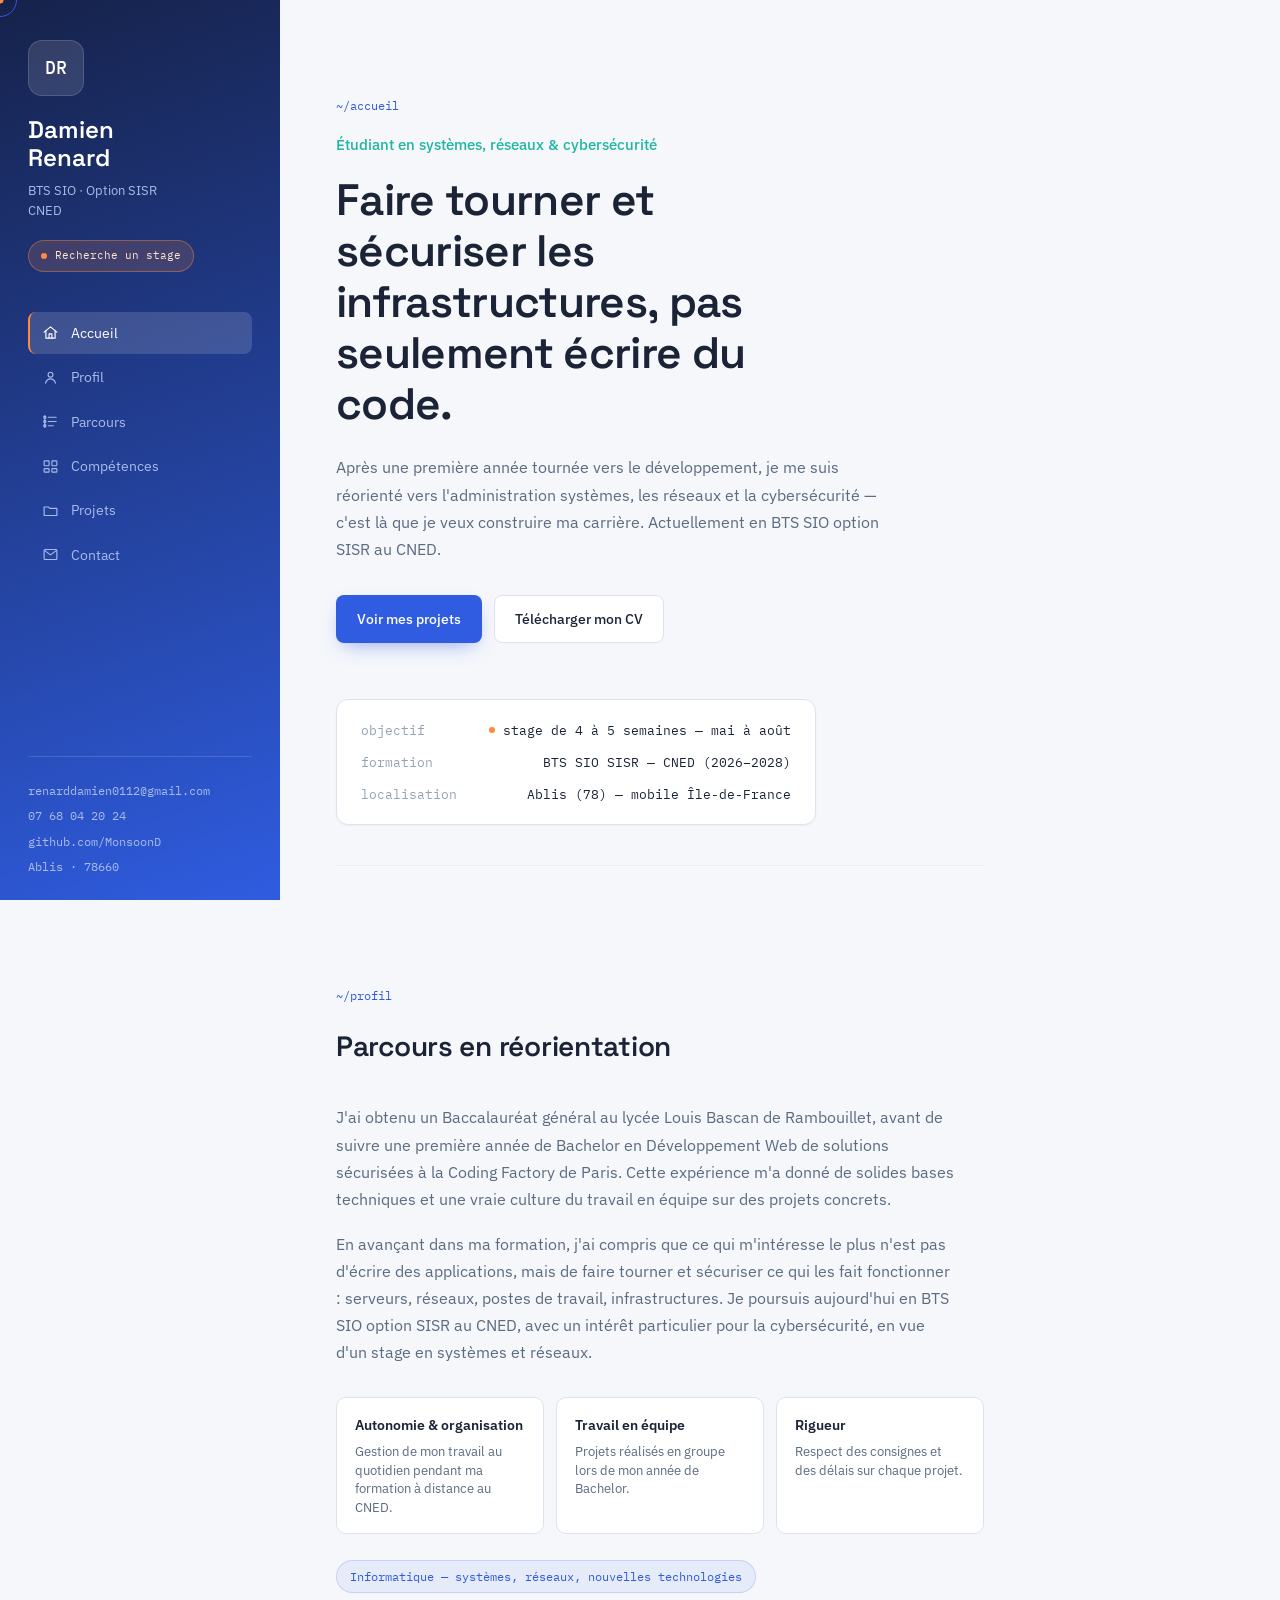
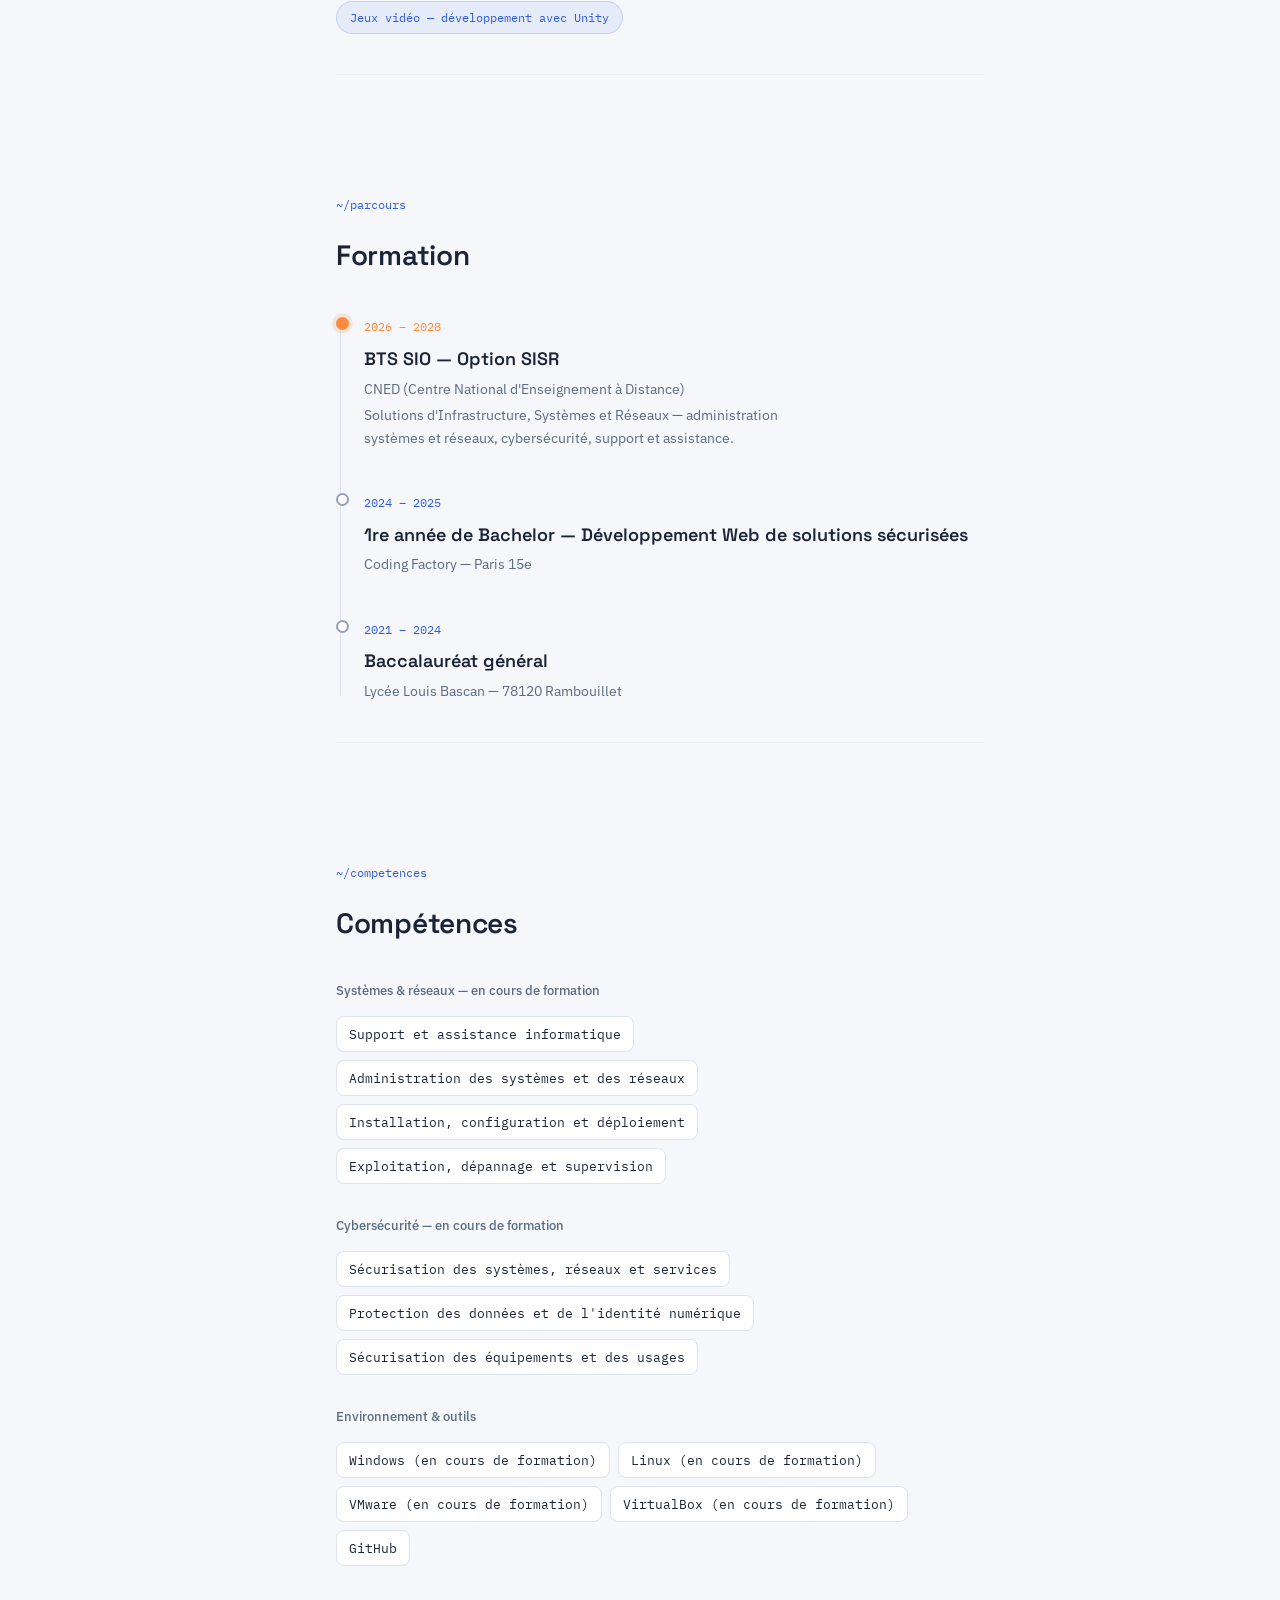
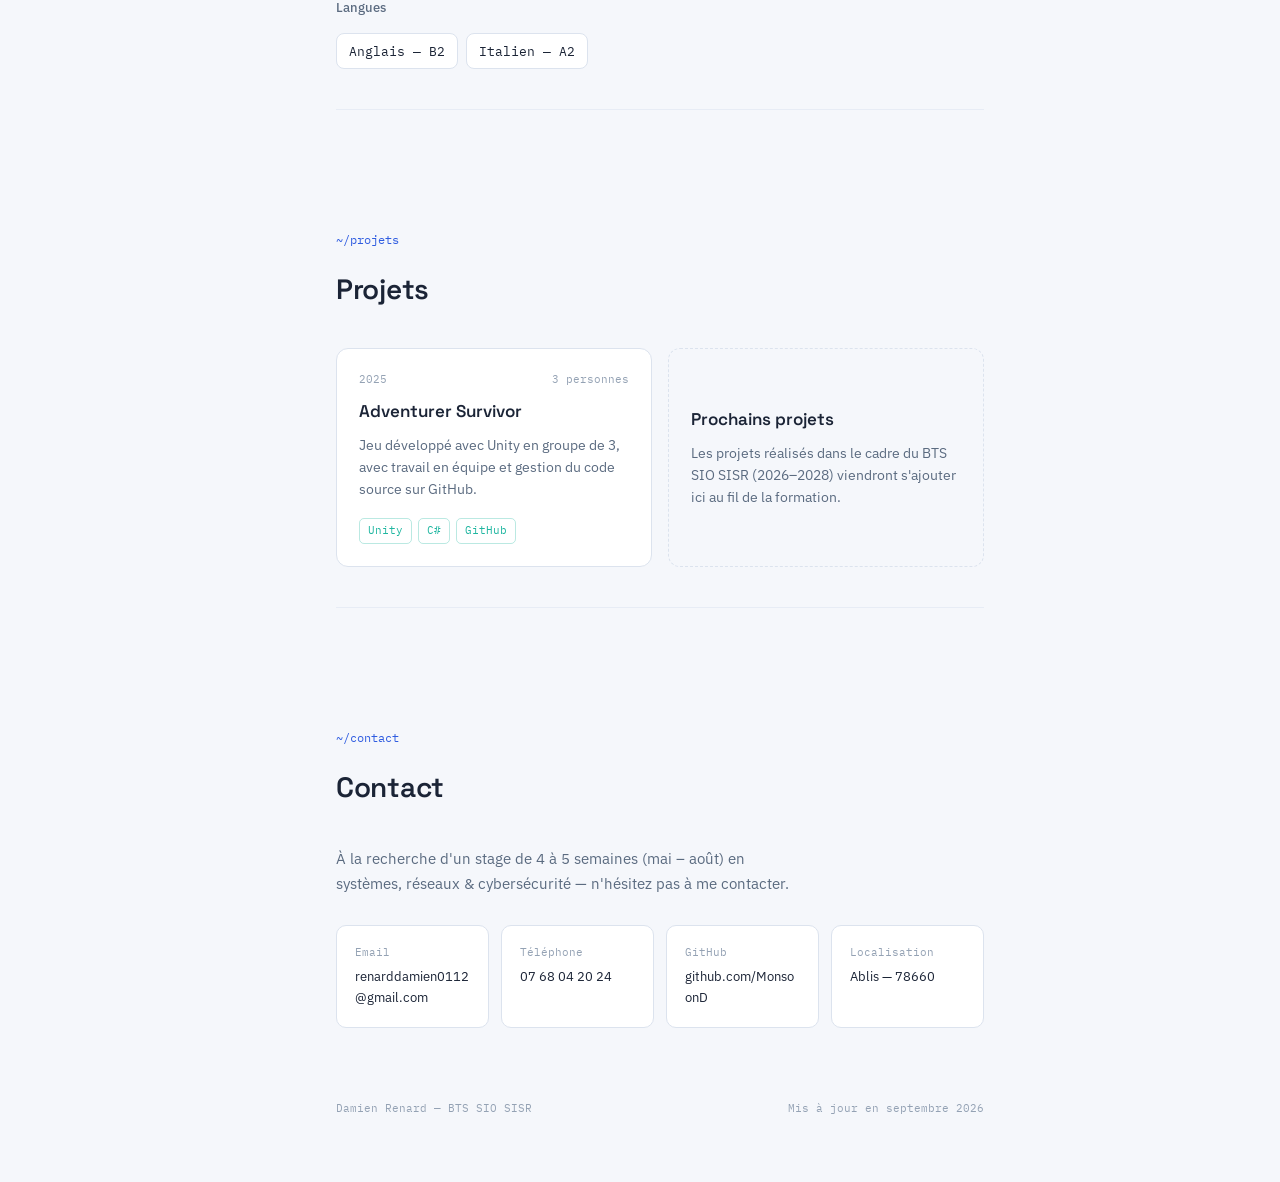
==== index.html @ 2351007e "Update index.html" ====
<!DOCTYPE html>
<html lang="fr">
<head>
<meta charset="UTF-8">
<meta name="viewport" content="width=device-width, initial-scale=1.0">
<title>Damien Renard — Portfolio BTS SIO SISR</title>
<meta name="description" content="Portfolio de Damien Renard, étudiant en BTS SIO option SISR au CNED — systèmes, réseaux et cybersécurité.">
<link rel="preconnect" href="https://fonts.googleapis.com">
<link rel="preconnect" href="https://fonts.gstatic.com" crossorigin>
<link href="https://fonts.googleapis.com/css2?family=Space+Grotesk:wght@500;600;700&family=IBM+Plex+Sans:wght@400;500;600&family=IBM+Plex+Mono:wght@400;500&display=swap" rel="stylesheet">
<link rel="stylesheet" href="style.css">
</head>
<body>

<!-- Curseur personnalisé (désactivé automatiquement sur mobile/tactile) -->
<div class="cursor-dot" id="cursorDot" aria-hidden="true"></div>
<div class="cursor-ring" id="cursorRing" aria-hidden="true"></div>

<button class="nav-toggle" id="navToggle" aria-label="Ouvrir le menu" aria-expanded="false">
  <span></span><span></span><span></span>
</button>
<div class="nav-backdrop" id="navBackdrop"></div>

<aside class="sidebar" id="sidebar">
  <div class="sidebar-top">
    <div class="avatar">DR</div>
    <h1 class="id-name">Damien<br>Renard</h1>
    <p class="id-role">BTS SIO · Option SISR<br>CNED</p>
    <div class="status-pill">
      <span class="dot"></span> Recherche un stage
    </div>
  </div>

  <nav class="side-nav" aria-label="Navigation principale">
    <a href="#accueil" class="nav-link active" data-target="accueil">
      <svg viewBox="0 0 24 24"><path d="M3 11.5 12 4l9 7.5"/><path d="M5.5 9.5V20h13V9.5"/><path d="M10 20v-6h4v6"/></svg>
      Accueil
    </a>
    <a href="#profil" class="nav-link" data-target="profil">
      <svg viewBox="0 0 24 24"><circle cx="12" cy="8" r="3.4"/><path d="M5 20c1.2-4 4-6 7-6s5.8 2 7 6"/></svg>
      Profil
    </a>
    <a href="#parcours" class="nav-link" data-target="parcours">
      <svg viewBox="0 0 24 24"><path d="M4 4v16"/><circle cx="4" cy="6" r="1.6"/><circle cx="4" cy="12" r="1.6"/><circle cx="4" cy="18" r="1.6"/><path d="M9 6h11M9 12h11M9 18h7"/></svg>
      Parcours
    </a>
    <a href="#competences" class="nav-link" data-target="competences">
      <svg viewBox="0 0 24 24"><rect x="3" y="4" width="7" height="7" rx="1"/><rect x="14" y="4" width="7" height="7" rx="1"/><rect x="3" y="15" width="7" height="5" rx="1"/><rect x="14" y="15" width="7" height="5" rx="1"/></svg>
      Compétences
    </a>
    <a href="#projets" class="nav-link" data-target="projets">
      <svg viewBox="0 0 24 24"><path d="M3 7h6l2 2h10v10H3z"/></svg>
      Projets
    </a>
    <a href="#contact" class="nav-link" data-target="contact">
      <svg viewBox="0 0 24 24"><rect x="3" y="5" width="18" height="14" rx="1.5"/><path d="m4 6.5 8 6 8-6"/></svg>
      Contact
    </a>
  </nav>

  <div class="sidebar-bottom">
    <a href="mailto:renarddamien0112@gmail.com" class="mini-link">renarddamien0112@gmail.com</a>
    <a href="tel:0768042024" class="mini-link">07 68 04 20 24</a>
    <a href="https://github.com/MonsoonD" class="mini-link" target="_blank" rel="noopener">github.com/MonsoonD</a>
    <span class="mini-muted">Ablis · 78660</span>
  </div>
</aside>

<main class="content">

  <section id="accueil" class="section hero">
    <p class="path-label">~/accueil</p>
    <p class="hero-kicker">Étudiant en systèmes, réseaux &amp; cybersécurité</p>
    <h2 class="hero-title">Faire tourner et sécuriser les infrastructures, pas seulement écrire du code.</h2>
    <p class="hero-lede">Après une première année tournée vers le développement, je me suis réorienté vers l'administration systèmes, les réseaux et la cybersécurité — c'est là que je veux construire ma carrière. Actuellement en BTS SIO option SISR au CNED.</p>
    <div class="hero-actions">
      <a href="#projets" class="btn btn-primary" data-ripple>Voir mes projets</a>
      <a href="#" id="cvLink" class="btn btn-ghost" data-ripple download>Télécharger mon CV</a>
    </div>

    <div class="uptime-panel" data-spotlight>
      <div class="uptime-row">
        <span class="uptime-key">objectif</span>
        <span class="uptime-val"><span class="dot dot-inline"></span>stage de 4 à 5 semaines — mai à août</span>
      </div>
      <div class="uptime-row">
        <span class="uptime-key">formation</span>
        <span class="uptime-val">BTS SIO SISR — CNED (2026–2028)</span>
      </div>
      <div class="uptime-row">
        <span class="uptime-key">localisation</span>
        <span class="uptime-val">Ablis (78) — mobile Île-de-France</span>
      </div>
    </div>
  </section>

  <section id="profil" class="section">
    <p class="path-label">~/profil</p>
    <h3 class="section-title">Parcours en réorientation</h3>
    <div class="profil-grid">
      <p class="profil-text">
        J'ai obtenu un Baccalauréat général au lycée Louis Bascan de Rambouillet, avant de suivre une première année de Bachelor en Développement Web de solutions sécurisées à la Coding Factory de Paris. Cette expérience m'a donné de solides bases techniques et une vraie culture du travail en équipe sur des projets concrets.
      </p>
      <p class="profil-text">
        En avançant dans ma formation, j'ai compris que ce qui m'intéresse le plus n'est pas d'écrire des applications, mais de faire tourner et sécuriser ce qui les fait fonctionner : serveurs, réseaux, postes de travail, infrastructures. Je poursuis aujourd'hui en BTS SIO option SISR au CNED, avec un intérêt particulier pour la cybersécurité, en vue d'un stage en systèmes et réseaux.
      </p>

      <div class="trait-grid">
        <div class="trait-card">
          <h5>Autonomie &amp; organisation</h5>
          <p>Gestion de mon travail au quotidien pendant ma formation à distance au CNED.</p>
        </div>
        <div class="trait-card">
          <h5>Travail en équipe</h5>
          <p>Projets réalisés en groupe lors de mon année de Bachelor.</p>
        </div>
        <div class="trait-card">
          <h5>Rigueur</h5>
          <p>Respect des consignes et des délais sur chaque projet.</p>
        </div>
      </div>

      <div class="interest-tags">
        <span>Informatique — systèmes, réseaux, nouvelles technologies</span>
        <span>Jeux vidéo — développement avec Unity</span>
      </div>
    </div>
  </section>

  <section id="parcours" class="section">
    <p class="path-label">~/parcours</p>
    <h3 class="section-title">Formation</h3>
    <ol class="timeline">
      <li class="timeline-item current">
        <span class="timeline-date">2026 – 2028</span>
        <h4>BTS SIO — Option SISR</h4>
        <p>CNED (Centre National d'Enseignement à Distance)</p>
        <p class="timeline-note">Solutions d'Infrastructure, Systèmes et Réseaux — administration systèmes et réseaux, cybersécurité, support et assistance.</p>
      </li>
      <li class="timeline-item">
        <span class="timeline-date">2024 – 2025</span>
        <h4>1re année de Bachelor — Développement Web de solutions sécurisées</h4>
        <p>Coding Factory — Paris 15e</p>
      </li>
      <li class="timeline-item">
        <span class="timeline-date">2021 – 2024</span>
        <h4>Baccalauréat général</h4>
        <p>Lycée Louis Bascan — 78120 Rambouillet</p>
      </li>
    </ol>
  </section>

  <section id="competences" class="section">
    <p class="path-label">~/competences</p>
    <h3 class="section-title">Compétences</h3>

    <div class="comp-block">
      <h4 class="comp-block-title">Systèmes &amp; réseaux — en cours de formation</h4>
      <div class="skill-tags">
        <span>Support et assistance informatique</span>
        <span>Administration des systèmes et des réseaux</span>
        <span>Installation, configuration et déploiement</span>
        <span>Exploitation, dépannage et supervision</span>
      </div>
    </div>

    <div class="comp-block">
      <h4 class="comp-block-title">Cybersécurité — en cours de formation</h4>
      <div class="skill-tags">
        <span>Sécurisation des systèmes, réseaux et services</span>
        <span>Protection des données et de l'identité numérique</span>
        <span>Sécurisation des équipements et des usages</span>
      </div>
    </div>

    <div class="comp-block">
      <h4 class="comp-block-title">Environnement &amp; outils</h4>
      <div class="skill-tags">
        <span>Windows (en cours de formation)</span>
        <span>Linux (en cours de formation)</span>
        <span>VMware (en cours de formation)</span>
        <span>VirtualBox (en cours de formation)</span>
        <span>GitHub</span>
      </div>
    </div>

    <div class="comp-block">
      <h4 class="comp-block-title">Langues</h4>
      <div class="skill-tags">
        <span>Anglais — B2</span>
        <span>Italien — A2</span>
      </div>
    </div>
  </section>

  <section id="projets" class="section">
    <p class="path-label">~/projets</p>
    <h3 class="section-title">Projets</h3>
    <div class="project-grid">

      <article class="project-card" data-spotlight>
        <div class="project-meta">
          <span>2025</span>
          <span>3 personnes</span>
        </div>
        <h4>Adventurer Survivor</h4>
        <p>Jeu développé avec Unity en groupe de 3, avec travail en équipe et gestion du code source sur GitHub.</p>
        <div class="project-stack">
          <span>Unity</span><span>C#</span><span>GitHub</span>
        </div>
      </article>

      <article class="project-card project-card-empty">
        <h4>Prochains projets</h4>
        <p>Les projets réalisés dans le cadre du BTS SIO SISR (2026–2028) viendront s'ajouter ici au fil de la formation.</p>
      </article>

    </div>
  </section>

  <section id="contact" class="section">
    <p class="path-label">~/contact</p>
    <h3 class="section-title">Contact</h3>
    <p class="contact-lede">À la recherche d'un stage de 4 à 5 semaines (mai – août) en systèmes, réseaux &amp; cybersécurité — n'hésitez pas à me contacter.</p>
    <div class="contact-grid">
      <a href="mailto:renarddamien0112@gmail.com" class="contact-card" data-spotlight>
        <span class="contact-label">Email</span>
        <span class="contact-value">renarddamien0112@gmail.com</span>
      </a>
      <a href="tel:0768042024" class="contact-card" data-spotlight>
        <span class="contact-label">Téléphone</span>
        <span class="contact-value">07 68 04 20 24</span>
      </a>
      <a href="https://github.com/MonsoonD" class="contact-card" target="_blank" rel="noopener" data-spotlight>
        <span class="contact-label">GitHub</span>
        <span class="contact-value">github.com/MonsoonD</span>
      </a>
      <div class="contact-card contact-card-static" data-spotlight>
        <span class="contact-label">Localisation</span>
        <span class="contact-value">Ablis — 78660</span>
      </div>
    </div>
  </section>

  <footer class="footer">
    <span>Damien Renard — BTS SIO SISR</span>
    <span>Mis à jour en septembre 2026</span>
  </footer>

</main>

<script src="script.js"></script>
</body>
</html>
---- style.css ----
/* ============================================================
   Damien Renard — Portfolio BTS SIO SISR
   Design v2 : palette claire, professionnelle et chaleureuse,
   sidebar bleu profond, micro-interactions au pointeur/clic.
   ============================================================ */

:root{
  --bg: #F5F7FB;
  --panel: #FFFFFF;
  --panel-2: #EEF2F9;
  --line: #DCE3EE;
  --line-soft: #E7ECF5;
  --text: #1B2436;
  --text-muted: #5B6B80;
  --text-faint: #94A2B4;

  --sidebar-from: #16224A;
  --sidebar-to: #2F5CE0;
  --sidebar-line: rgba(255,255,255,0.14);
  --sidebar-text: #EAF0FF;
  --sidebar-text-muted: #A9BBEA;

  --accent: #2F5CE0;
  --accent-2: #1FB6A0;
  --accent-warm: #FF8A3D;

  --font-display: 'Space Grotesk', sans-serif;
  --font-body: 'IBM Plex Sans', sans-serif;
  --font-mono: 'IBM Plex Mono', monospace;

  --sidebar-w: 280px;
}

*{ box-sizing: border-box; }
html{ scroll-behavior: smooth; }

body{
  margin:0;
  background: var(--bg);
  color: var(--text);
  font-family: var(--font-body);
  line-height: 1.6;
  -webkit-font-smoothing: antialiased;
}

@media (prefers-reduced-motion: reduce){
  html{ scroll-behavior: auto; }
  *{ animation-duration: 0.001ms !important; transition-duration: 0.001ms !important; }
}

a{ color: inherit; text-decoration: none; }
h1,h2,h3,h4{ font-family: var(--font-display); margin: 0; }
p{ margin: 0; }
ul,ol{ margin:0; padding:0; list-style:none; }

::selection{ background: var(--accent-warm); color: #201200; }

:focus-visible{
  outline: 2px solid var(--accent);
  outline-offset: 3px;
}

/* ---------------- Curseur personnalisé ---------------- */

.cursor-dot, .cursor-ring{
  position: fixed;
  top:0; left:0;
  border-radius: 50%;
  pointer-events: none;
  z-index: 9999;
  transform: translate(-50%,-50%);
  opacity: 0;
  transition: opacity .2s ease;
}

.cursor-dot{
  width: 7px; height: 7px;
  background: var(--accent-warm);
}

.cursor-ring{
  width: 34px; height: 34px;
  border: 1.5px solid var(--accent);
  transition: opacity .2s ease, width .18s ease, height .18s ease, border-color .18s ease, background-color .18s ease;
}

.cursor-active .cursor-dot,
.cursor-active .cursor-ring{ opacity: 1; }

.cursor-ring.cursor-hover{
  width: 52px; height: 52px;
  background: rgba(47,92,224,0.08);
  border-color: var(--accent-warm);
}

/* ---------------- Sidebar ---------------- */

.sidebar{
  position: fixed;
  top:0; left:0; bottom:0;
  width: var(--sidebar-w);
  background: linear-gradient(160deg, var(--sidebar-from), var(--sidebar-to));
  padding: 40px 28px 24px;
  display: flex;
  flex-direction: column;
  z-index: 10;
  color: var(--sidebar-text);
}

.avatar{
  width: 56px; height: 56px;
  border-radius: 14px;
  background: rgba(255,255,255,0.12);
  border: 1px solid var(--sidebar-line);
  color: #FFFFFF;
  font-family: var(--font-mono);
  font-size: 18px; font-weight: 500;
  display:flex; align-items:center; justify-content:center;
  margin-bottom: 20px;
}

.id-name{
  font-size: 24px;
  font-weight: 600;
  line-height: 1.15;
  color: #FFFFFF;
}

.id-role{
  margin-top: 10px;
  font-size: 13px;
  color: var(--sidebar-text-muted);
  line-height: 1.5;
}

.status-pill{
  margin-top: 20px;
  display: inline-flex;
  align-items: center;
  gap: 8px;
  font-family: var(--font-mono);
  font-size: 11px;
  color: #FFE3CB;
  background: rgba(255,138,61,0.16);
  border: 1px solid rgba(255,138,61,0.4);
  border-radius: 100px;
  padding: 6px 12px;
  width: fit-content;
}

.dot{
  width: 6px; height: 6px;
  border-radius: 50%;
  background: var(--accent-warm);
  box-shadow: 0 0 0 0 rgba(255,138,61,0.6);
  animation: pulse 2.4s ease-out infinite;
  flex-shrink: 0;
}
.dot-inline{ display:inline-block; margin-right: 8px; }

@keyframes pulse{
  0%{ box-shadow: 0 0 0 0 rgba(255,138,61,0.5); }
  70%{ box-shadow: 0 0 0 6px rgba(255,138,61,0); }
  100%{ box-shadow: 0 0 0 0 rgba(255,138,61,0); }
}

.side-nav{
  margin-top: 40px;
  display: flex;
  flex-direction: column;
  gap: 2px;
}

.nav-link{
  display: flex;
  align-items: center;
  gap: 12px;
  padding: 10px 12px;
  border-radius: 8px;
  font-size: 14px;
  color: var(--sidebar-text-muted);
  border-left: 2px solid transparent;
  transition: color .15s ease, background-color .15s ease, border-color .15s ease, transform .15s ease;
}

.nav-link svg{
  width: 17px; height: 17px;
  fill: none;
  stroke: currentColor;
  stroke-width: 1.6;
  stroke-linecap: round;
  stroke-linejoin: round;
  flex-shrink: 0;
}

.nav-link:hover{
  color: #FFFFFF;
  background: rgba(255,255,255,0.08);
  transform: translateX(2px);
}

.nav-link:active{ transform: translateX(2px) scale(0.97); }

.nav-link.active{
  color: #FFFFFF;
  background: rgba(255,255,255,0.14);
  border-left-color: var(--accent-warm);
}

.sidebar-bottom{
  margin-top: auto;
  padding-top: 24px;
  border-top: 1px solid var(--sidebar-line);
  display: flex;
  flex-direction: column;
  gap: 6px;
}

.mini-link, .mini-muted{
  font-size: 12px;
  color: var(--sidebar-text-muted);
  font-family: var(--font-mono);
  transition: color .15s ease;
}
.mini-link:hover{ color: var(--accent-warm); }

.nav-toggle{ display: none; }

/* ---------------- Content ---------------- */

.content{
  margin-left: var(--sidebar-w);
  position: relative;
  z-index: 1;
  max-width: 760px;
  padding: 0 56px;
}

.section{
  padding: 120px 0 40px;
  border-bottom: 1px solid var(--line-soft);
}
.section:last-of-type{ border-bottom: none; }

.path-label{
  font-family: var(--font-mono);
  font-size: 12px;
  color: var(--accent);
  margin-bottom: 18px;
}

.section-title{
  font-size: 28px;
  font-weight: 600;
  margin-bottom: 36px;
  letter-spacing: -0.01em;
  color: var(--text);
}

/* ---- Hero ---- */

.hero{ padding-top: 96px; }

.hero-kicker{
  font-size: 15px;
  color: var(--accent-2);
  font-weight: 500;
  margin-bottom: 18px;
}

.hero-title{
  font-size: 44px;
  font-weight: 600;
  line-height: 1.16;
  letter-spacing: -0.015em;
  color: var(--text);
  max-width: 16ch;
}

.hero-lede{
  margin-top: 24px;
  font-size: 16px;
  color: var(--text-muted);
  max-width: 56ch;
  line-height: 1.7;
}

.hero-actions{
  margin-top: 32px;
  display: flex;
  gap: 12px;
  flex-wrap: wrap;
}

.btn{
  position: relative;
  overflow: hidden;
  font-family: var(--font-body);
  font-size: 14px;
  font-weight: 500;
  padding: 12px 20px;
  border-radius: 8px;
  border: 1px solid transparent;
  transition: transform .15s ease, background-color .15s ease, border-color .15s ease, box-shadow .15s ease;
}
.btn:hover{ transform: translateY(-2px); }
.btn:active{ transform: translateY(0) scale(0.97); }

.btn-primary{
  background: var(--accent);
  color: #FFFFFF;
  box-shadow: 0 8px 20px -8px rgba(47,92,224,0.55);
}
.btn-primary:hover{ background: #4870f0; box-shadow: 0 10px 24px -8px rgba(47,92,224,0.65); }

.btn-ghost{
  background: var(--panel);
  border-color: var(--line);
  color: var(--text);
}
.btn-ghost:hover{ border-color: var(--accent-warm); color: var(--accent-warm); }

.ripple{
  position: absolute;
  border-radius: 50%;
  background: rgba(255,255,255,0.55);
  transform: scale(0);
  animation: ripple-anim .55s ease-out;
  pointer-events: none;
}
.btn-ghost .ripple{ background: rgba(47,92,224,0.18); }

@keyframes ripple-anim{
  to{ transform: scale(3.2); opacity: 0; }
}

.uptime-panel{
  margin-top: 56px;
  position: relative;
  overflow: hidden;
  background: var(--panel);
  border: 1px solid var(--line);
  border-radius: 12px;
  padding: 20px 24px;
  display: flex;
  flex-direction: column;
  gap: 12px;
  max-width: 480px;
  box-shadow: 0 1px 2px rgba(20,30,60,0.04);
}

.uptime-row{
  display: flex;
  justify-content: space-between;
  gap: 16px;
  font-family: var(--font-mono);
  font-size: 12.5px;
  position: relative;
}

.uptime-key{ color: var(--text-faint); }
.uptime-val{ color: var(--text); display:flex; align-items:center; }

/* ---- Spotlight au survol (suit le curseur) ---- */

[data-spotlight]{ position: relative; overflow: hidden; }
[data-spotlight]::before{
  content:'';
  position: absolute;
  inset: 0;
  background: radial-gradient(220px circle at var(--mx,50%) var(--my,50%), rgba(47,92,224,0.10), transparent 70%);
  opacity: 0;
  transition: opacity .25s ease;
  pointer-events: none;
}
[data-spotlight]:hover::before{ opacity: 1; }

/* ---- Profil ---- */

.profil-grid{
  display: flex;
  flex-direction: column;
  gap: 18px;
}

.profil-text{
  font-size: 15.5px;
  color: var(--text-muted);
  max-width: 62ch;
  line-height: 1.75;
}

.trait-grid{
  margin-top: 12px;
  display: grid;
  grid-template-columns: repeat(3, 1fr);
  gap: 12px;
}

.trait-card{
  background: var(--panel);
  border: 1px solid var(--line);
  border-radius: 10px;
  padding: 16px 18px;
  transition: transform .15s ease, border-color .15s ease, box-shadow .15s ease;
}
.trait-card:hover{
  transform: translateY(-3px);
  border-color: var(--accent-2);
  box-shadow: 0 10px 20px -12px rgba(20,30,60,0.25);
}

.trait-card h5{
  font-family: var(--font-body);
  font-size: 14px;
  font-weight: 600;
  color: var(--text);
  margin: 0 0 6px;
}

.trait-card p{
  font-size: 12.5px;
  color: var(--text-muted);
  line-height: 1.5;
}

.interest-tags{
  margin-top: 8px;
  display: flex;
  flex-wrap: wrap;
  gap: 8px;
}

.interest-tags span{
  font-family: var(--font-mono);
  font-size: 12px;
  color: var(--accent);
  background: rgba(47,92,224,0.07);
  border: 1px solid rgba(47,92,224,0.18);
  border-radius: 100px;
  padding: 6px 13px;
}

/* ---- Parcours (timeline) ---- */

.timeline{
  position: relative;
  padding-left: 28px;
  display: flex;
  flex-direction: column;
  gap: 40px;
}

.timeline::before{
  content:'';
  position: absolute;
  left: 4px; top: 6px; bottom: 6px;
  width: 1px;
  background: var(--line);
}

.timeline-item{ position: relative; }

.timeline-item::before{
  content:'';
  position: absolute;
  left: -28px; top: 4px;
  width: 9px; height: 9px;
  border-radius: 50%;
  background: var(--panel);
  border: 2px solid var(--text-faint);
}

.timeline-item.current::before{
  border-color: var(--accent-warm);
  background: var(--accent-warm);
  box-shadow: 0 0 0 4px rgba(255,138,61,0.18);
}

.timeline-date{
  font-family: var(--font-mono);
  font-size: 12px;
  color: var(--accent);
}

.timeline-item.current .timeline-date{ color: var(--accent-warm); }

.timeline-item h4{
  font-size: 18px;
  font-weight: 600;
  margin-top: 6px;
  color: var(--text);
}

.timeline-item p{
  margin-top: 4px;
  font-size: 14px;
  color: var(--text-muted);
}

.timeline-note{
  margin-top: 6px;
  font-size: 13.5px;
  color: var(--text-faint);
  line-height: 1.6;
  max-width: 54ch;
}

/* ---- Compétences ---- */

.comp-block{ margin-bottom: 32px; }
.comp-block:last-child{ margin-bottom: 0; }

.comp-block-title{
  font-size: 13px;
  font-weight: 500;
  color: var(--text-muted);
  font-family: var(--font-body);
  margin-bottom: 14px;
}

.skill-tags{
  display: flex;
  flex-wrap: wrap;
  gap: 8px;
}

.skill-tags span{
  font-family: var(--font-mono);
  font-size: 12.5px;
  color: var(--text);
  background: var(--panel);
  border: 1px solid var(--line);
  border-radius: 8px;
  padding: 7px 12px;
  transition: border-color .15s ease, transform .15s ease, color .15s ease;
}

.skill-tags span:hover{
  border-color: var(--accent);
  color: var(--accent);
  transform: translateY(-2px);
}

/* ---- Projets ---- */

.project-grid{
  display: grid;
  grid-template-columns: 1fr 1fr;
  gap: 16px;
}

.project-card{
  background: var(--panel);
  border: 1px solid var(--line);
  border-radius: 12px;
  padding: 22px;
  display: flex;
  flex-direction: column;
  gap: 10px;
  transition: transform .15s ease, border-color .15s ease, box-shadow .15s ease;
}
.project-card:hover{
  transform: translateY(-4px);
  border-color: var(--accent);
  box-shadow: 0 14px 26px -14px rgba(20,30,60,0.28);
}

.project-card-empty{
  justify-content: center;
  border-style: dashed;
  background: transparent;
}
.project-card-empty h4{ color: var(--text-muted); font-size: 15px; }
.project-card-empty p{ font-size: 13px; color: var(--text-faint); }
.project-card-empty:hover{ transform: none; box-shadow: none; border-color: var(--line); }

.project-meta{
  display: flex;
  justify-content: space-between;
  font-family: var(--font-mono);
  font-size: 11px;
  color: var(--text-faint);
}

.project-card h4{ font-size: 17px; font-weight: 600; color: var(--text); }

.project-card p{
  font-size: 13.5px;
  color: var(--text-muted);
  line-height: 1.6;
}

.project-stack{
  margin-top: auto;
  padding-top: 8px;
  display: flex;
  flex-wrap: wrap;
  gap: 6px;
}

.project-stack span{
  font-family: var(--font-mono);
  font-size: 11px;
  color: var(--accent-2);
  border: 1px solid rgba(31,182,160,0.3);
  border-radius: 5px;
  padding: 3px 8px;
}

/* ---- Contact ---- */

.contact-lede{
  font-size: 15px;
  color: var(--text-muted);
  max-width: 52ch;
  margin-bottom: 28px;
  line-height: 1.7;
}

.contact-grid{
  display: grid;
  grid-template-columns: repeat(4, 1fr);
  gap: 12px;
}

.contact-card{
  background: var(--panel);
  border: 1px solid var(--line);
  border-radius: 10px;
  padding: 18px;
  display: flex;
  flex-direction: column;
  gap: 6px;
  transition: transform .15s ease, border-color .15s ease, box-shadow .15s ease;
}
a.contact-card:hover{
  transform: translateY(-3px);
  border-color: var(--accent);
  box-shadow: 0 10px 20px -12px rgba(20,30,60,0.25);
}

.contact-label{
  font-family: var(--font-mono);
  font-size: 11px;
  color: var(--text-faint);
}

.contact-value{
  font-size: 13px;
  color: var(--text);
  word-break: break-word;
}

.footer{
  padding: 32px 0 64px;
  display: flex;
  justify-content: space-between;
  font-family: var(--font-mono);
  font-size: 11px;
  color: var(--text-faint);
}

/* ---------------- Responsive ---------------- */

@media (max-width: 900px){
  .project-grid{ grid-template-columns: 1fr; }
  .contact-grid{ grid-template-columns: 1fr 1fr; }
  .trait-grid{ grid-template-columns: 1fr; }
}

@media (max-width: 760px){
  :root{ --sidebar-w: 240px; }
  .hero-title{ font-size: 32px; }
  .content{ padding: 0 28px; }
  .cursor-dot, .cursor-ring{ display: none; }
}

@media (max-width: 620px){
  .nav-toggle{
    display: flex;
    flex-direction: column;
    justify-content: center;
    gap: 4px;
    position: fixed;
    top: 16px; right: 16px;
    width: 40px; height: 40px;
    background: var(--panel);
    border: 1px solid var(--line);
    border-radius: 8px;
    z-index: 20;
  }
  .nav-toggle span{
    display:block;
    width: 16px; height: 1.5px;
    background: var(--text);
    margin: 0 auto;
  }

  .sidebar{
    transform: translateX(-100%);
    transition: transform .25s ease;
    width: 82vw;
    max-width: 300px;
  }
  .sidebar.open{ transform: translateX(0); }

  .content{ margin-left: 0; padding: 0 20px; }
  .section{ padding: 88px 0 32px; }
  .hero{ padding-top: 72px; }
  .hero-title{ font-size: 27px; }
  .uptime-row{ flex-direction: column; gap: 2px; }
  .contact-grid{ grid-template-columns: 1fr; }
}

/* pointeur fin (souris) requis pour activer le curseur personnalisé et le spotlight */
@media (pointer: coarse){
  .cursor-dot, .cursor-ring{ display: none; }
}
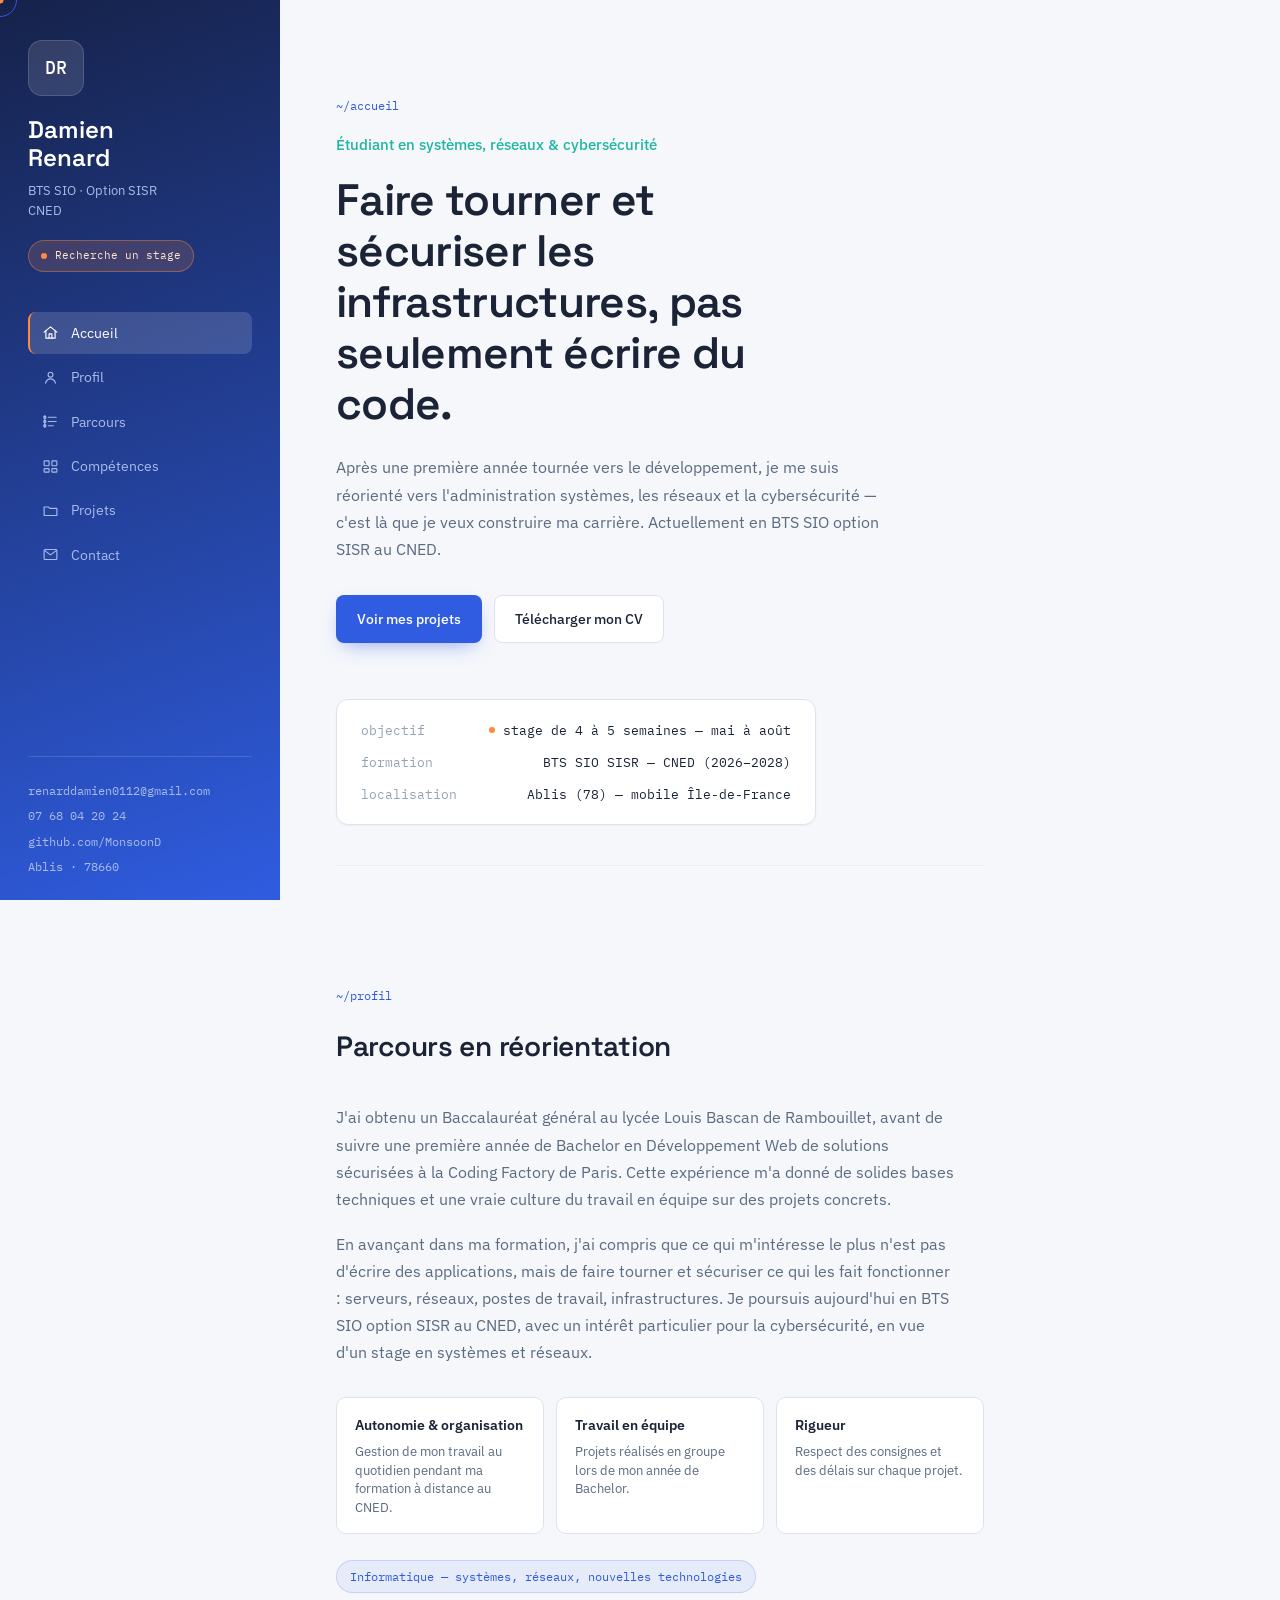
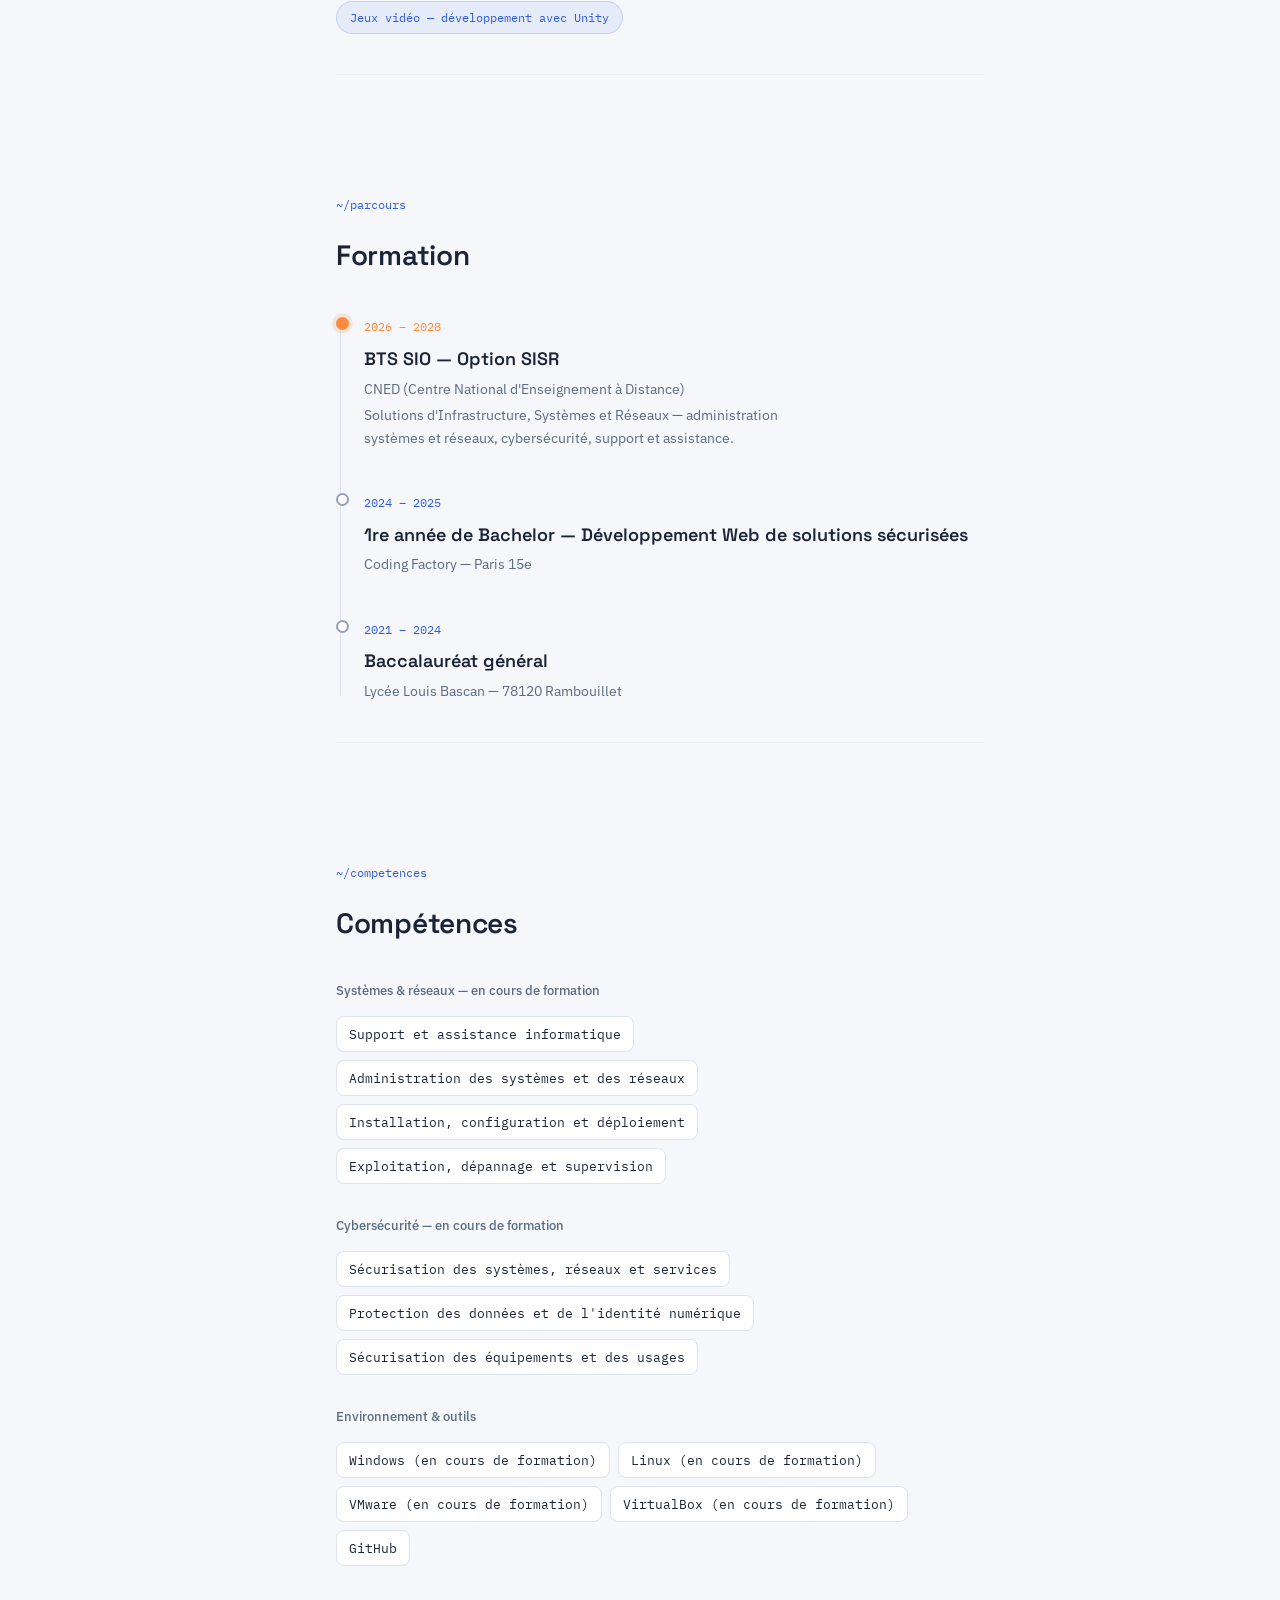
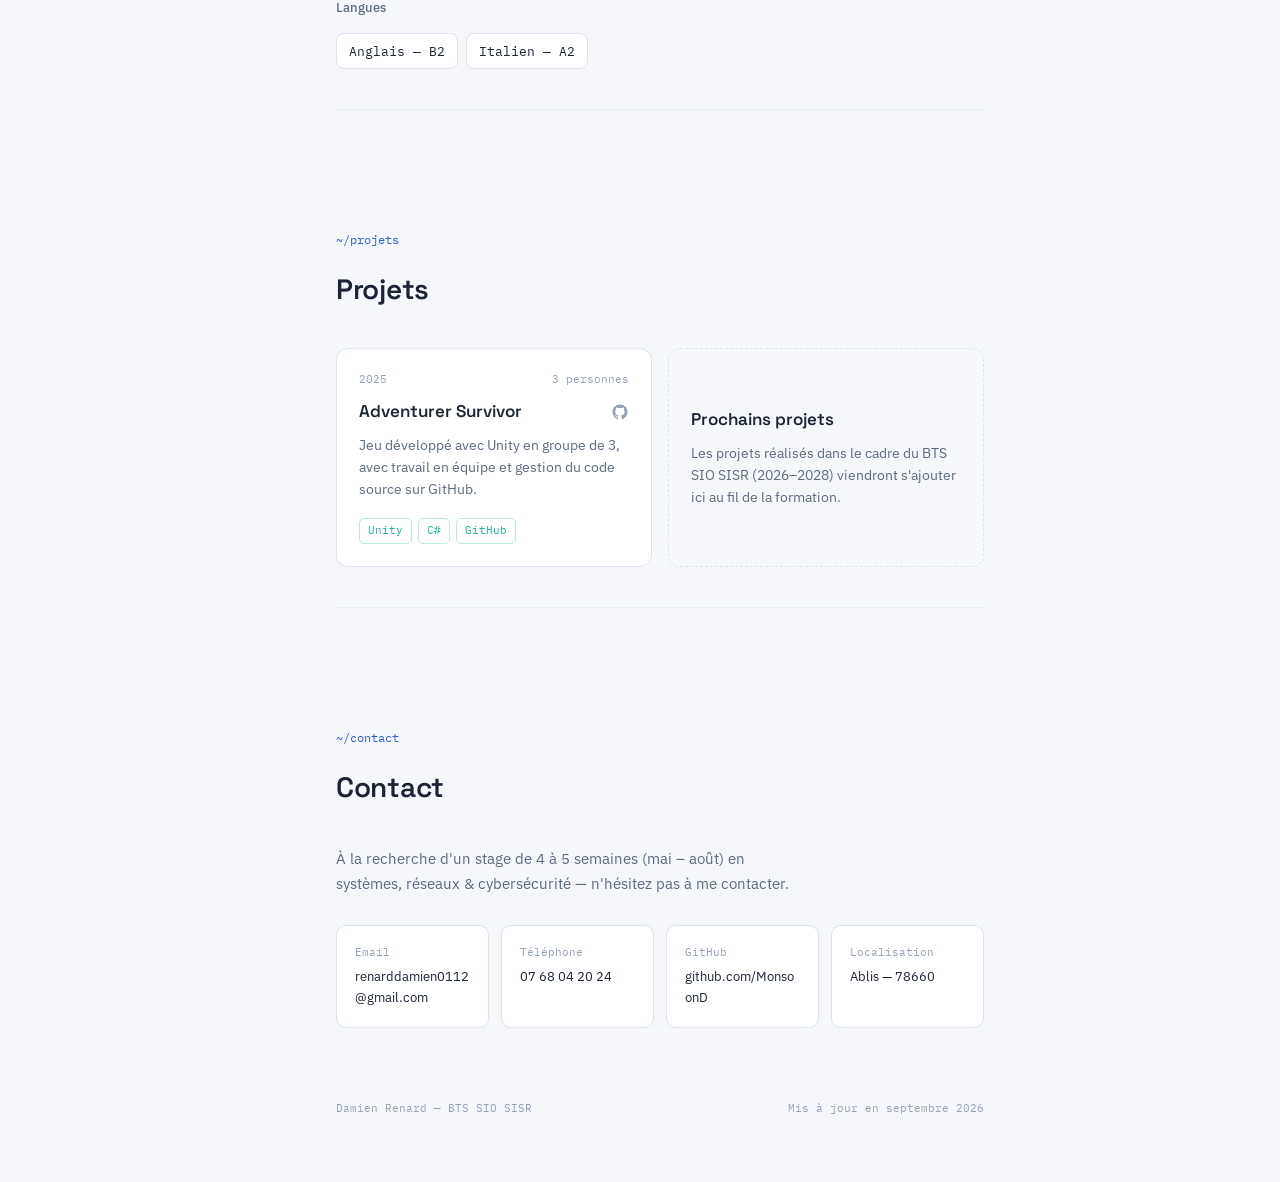
==== commit 43096141: "Add files via upload" ====
--- a/index.html
+++ b/index.html
@@ -198,17 +198,20 @@
     <h3 class="section-title">Projets</h3>
     <div class="project-grid">
 
-      <article class="project-card" data-spotlight>
+      <a href="https://github.com/MonsoonD/Adventurer_Survivor" target="_blank" rel="noopener" class="project-card" data-spotlight>
         <div class="project-meta">
           <span>2025</span>
           <span>3 personnes</span>
         </div>
-        <h4>Adventurer Survivor</h4>
+        <div class="project-head">
+          <h4>Adventurer Survivor</h4>
+          <svg class="project-link-icon" viewBox="0 0 24 24"><path d="M12 2C6.5 2 2 6.5 2 12c0 4.4 2.9 8.2 6.9 9.5.5.1.7-.2.7-.5v-1.7c-2.8.6-3.4-1.3-3.4-1.3-.5-1.2-1.1-1.5-1.1-1.5-.9-.6.1-.6.1-.6 1 .1 1.5 1 1.5 1 .9 1.5 2.3 1.1 2.9.8.1-.7.4-1.1.6-1.4-2.3-.3-4.6-1.1-4.6-5 0-1.1.4-2 1-2.7-.1-.3-.5-1.3.1-2.7 0 0 .8-.3 2.7 1a9.2 9.2 0 0 1 4.9 0c1.9-1.3 2.7-1 2.7-1 .6 1.4.2 2.4.1 2.7.6.7 1 1.6 1 2.7 0 3.9-2.3 4.7-4.6 5 .4.3.7 1 .7 2v3c0 .3.2.6.7.5C19.1 20.2 22 16.4 22 12c0-5.5-4.5-10-10-10z"/></svg>
+        </div>
         <p>Jeu développé avec Unity en groupe de 3, avec travail en équipe et gestion du code source sur GitHub.</p>
         <div class="project-stack">
           <span>Unity</span><span>C#</span><span>GitHub</span>
         </div>
-      </article>
+      </a>
 
       <article class="project-card project-card-empty">
         <h4>Prochains projets</h4>
--- a/style.css
+++ b/style.css
@@ -551,6 +551,7 @@
 }
 
 .project-card{
+  cursor: pointer;
   background: var(--panel);
   border: 1px solid var(--line);
   border-radius: 12px;
@@ -566,7 +567,23 @@
   box-shadow: 0 14px 26px -14px rgba(20,30,60,0.28);
 }
 
+.project-head{
+  display: flex;
+  align-items: center;
+  justify-content: space-between;
+  gap: 10px;
+}
+
+.project-link-icon{
+  width: 18px; height: 18px;
+  fill: var(--text-faint);
+  flex-shrink: 0;
+  transition: fill .15s ease;
+}
+.project-card:hover .project-link-icon{ fill: var(--accent); }
+
 .project-card-empty{
+  cursor: default;
   justify-content: center;
   border-style: dashed;
   background: transparent;
@@ -681,20 +698,41 @@
     display: flex;
     flex-direction: column;
     justify-content: center;
+    align-items: center;
     gap: 4px;
     position: fixed;
     top: 16px; right: 16px;
-    width: 40px; height: 40px;
+    width: 44px; height: 44px;
     background: var(--panel);
     border: 1px solid var(--line);
     border-radius: 8px;
-    z-index: 20;
+    z-index: 30;
+    box-shadow: 0 2px 8px rgba(20,30,60,0.08);
   }
   .nav-toggle span{
     display:block;
-    width: 16px; height: 1.5px;
+    width: 18px; height: 1.6px;
     background: var(--text);
-    margin: 0 auto;
+    border-radius: 2px;
+    transition: transform .25s ease, opacity .2s ease, background-color .2s ease;
+  }
+  /* transforme le hamburger en croix quand le menu est ouvert */
+  .nav-toggle.open span:nth-child(1){ transform: translateY(5.5px) rotate(45deg); }
+  .nav-toggle.open span:nth-child(2){ opacity: 0; }
+  .nav-toggle.open span:nth-child(3){ transform: translateY(-5.5px) rotate(-45deg); }
+
+  .nav-backdrop{
+    position: fixed;
+    inset: 0;
+    background: rgba(11,17,34,0.45);
+    z-index: 15;
+    opacity: 0;
+    pointer-events: none;
+    transition: opacity .25s ease;
+  }
+  .nav-backdrop.open{
+    opacity: 1;
+    pointer-events: auto;
   }
 
   .sidebar{
@@ -702,8 +740,11 @@
     transition: transform .25s ease;
     width: 82vw;
     max-width: 300px;
+    z-index: 20;
   }
   .sidebar.open{ transform: translateX(0); }
+
+  body.nav-open{ overflow: hidden; }
 
   .content{ margin-left: 0; padding: 0 20px; }
   .section{ padding: 88px 0 32px; }
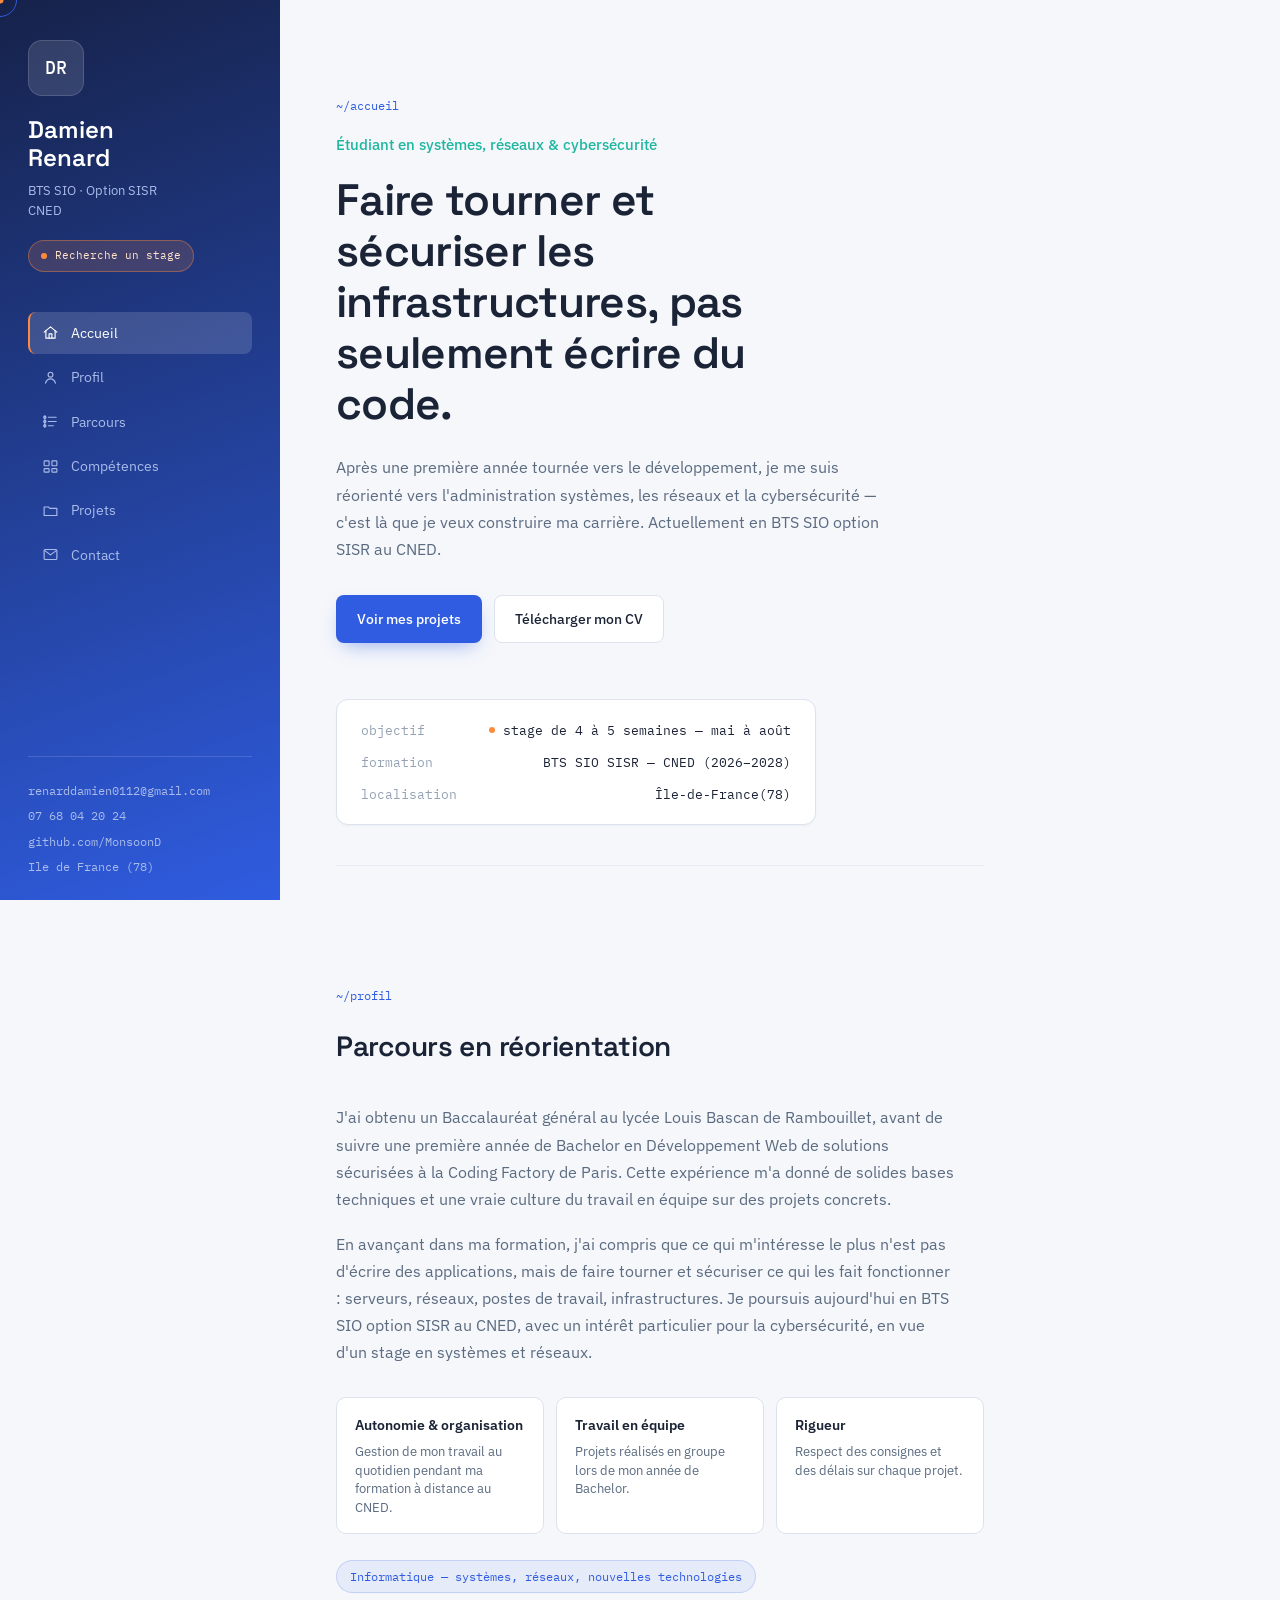
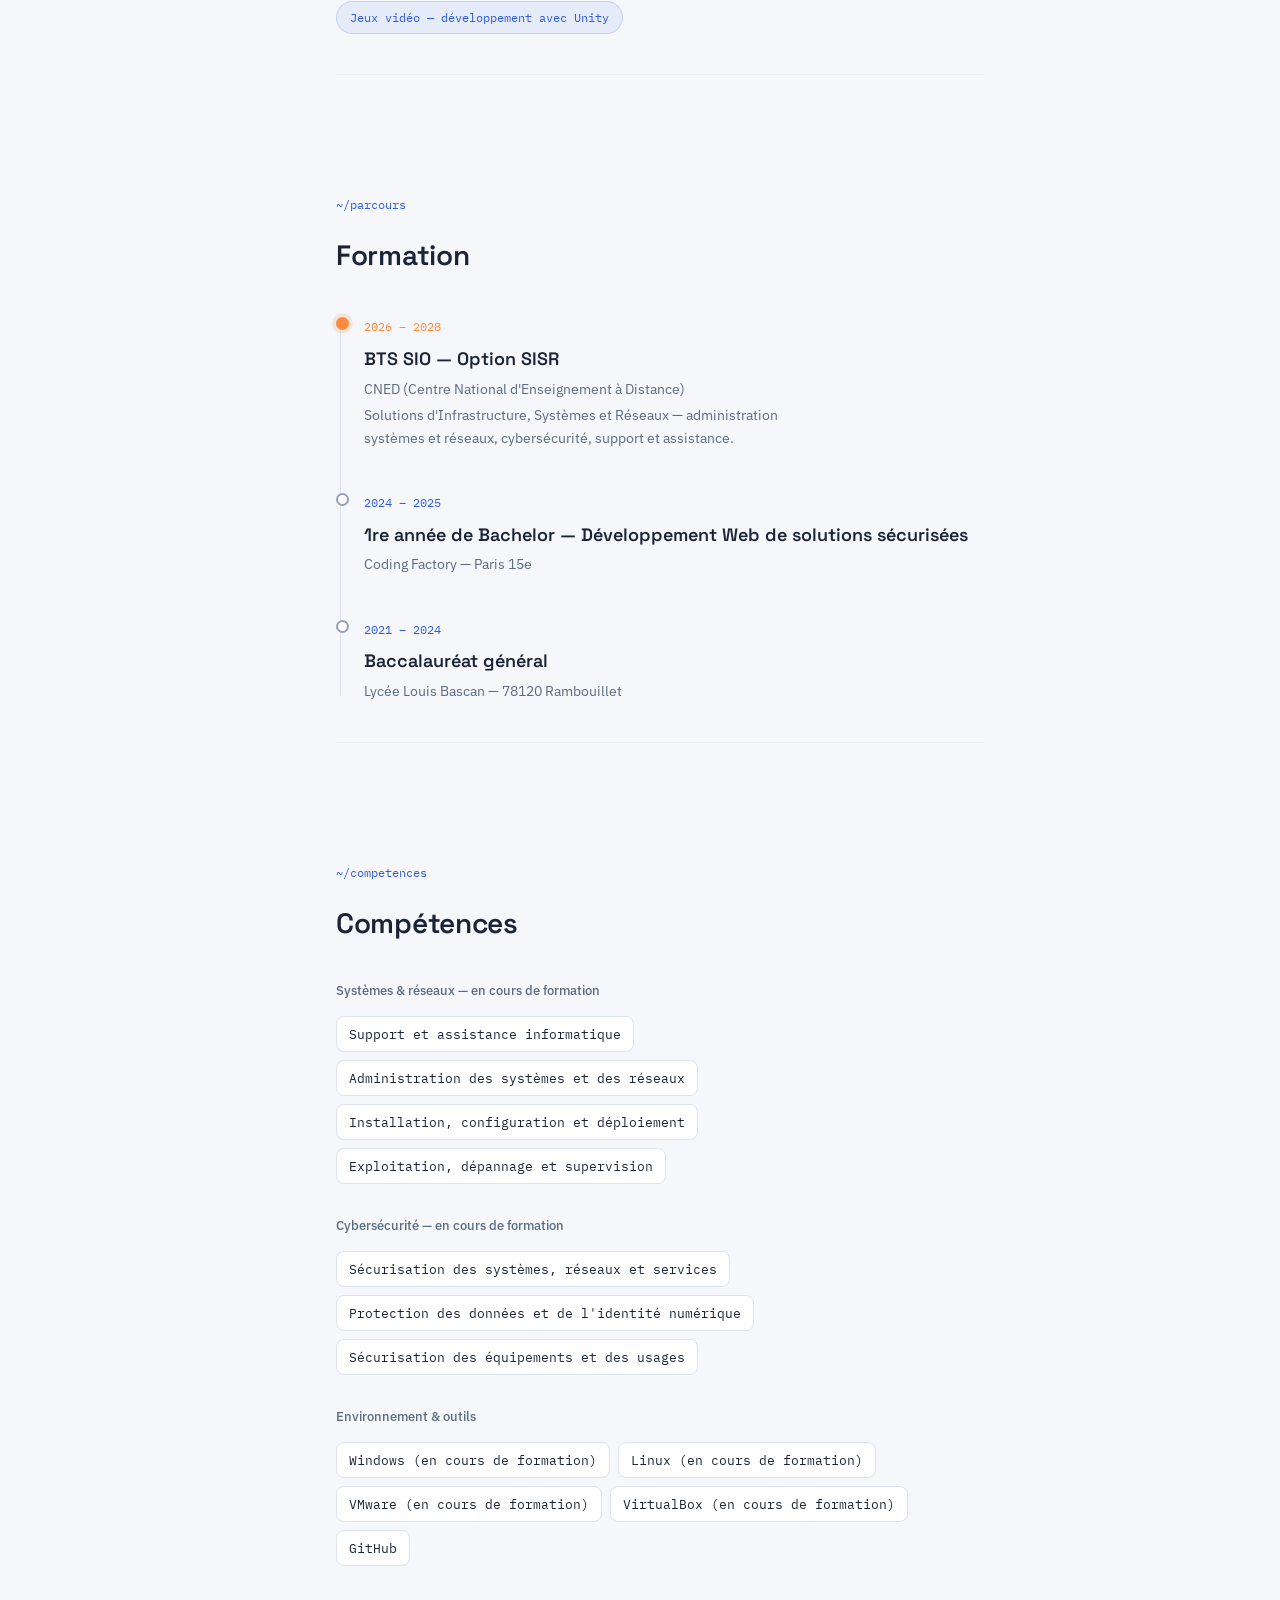
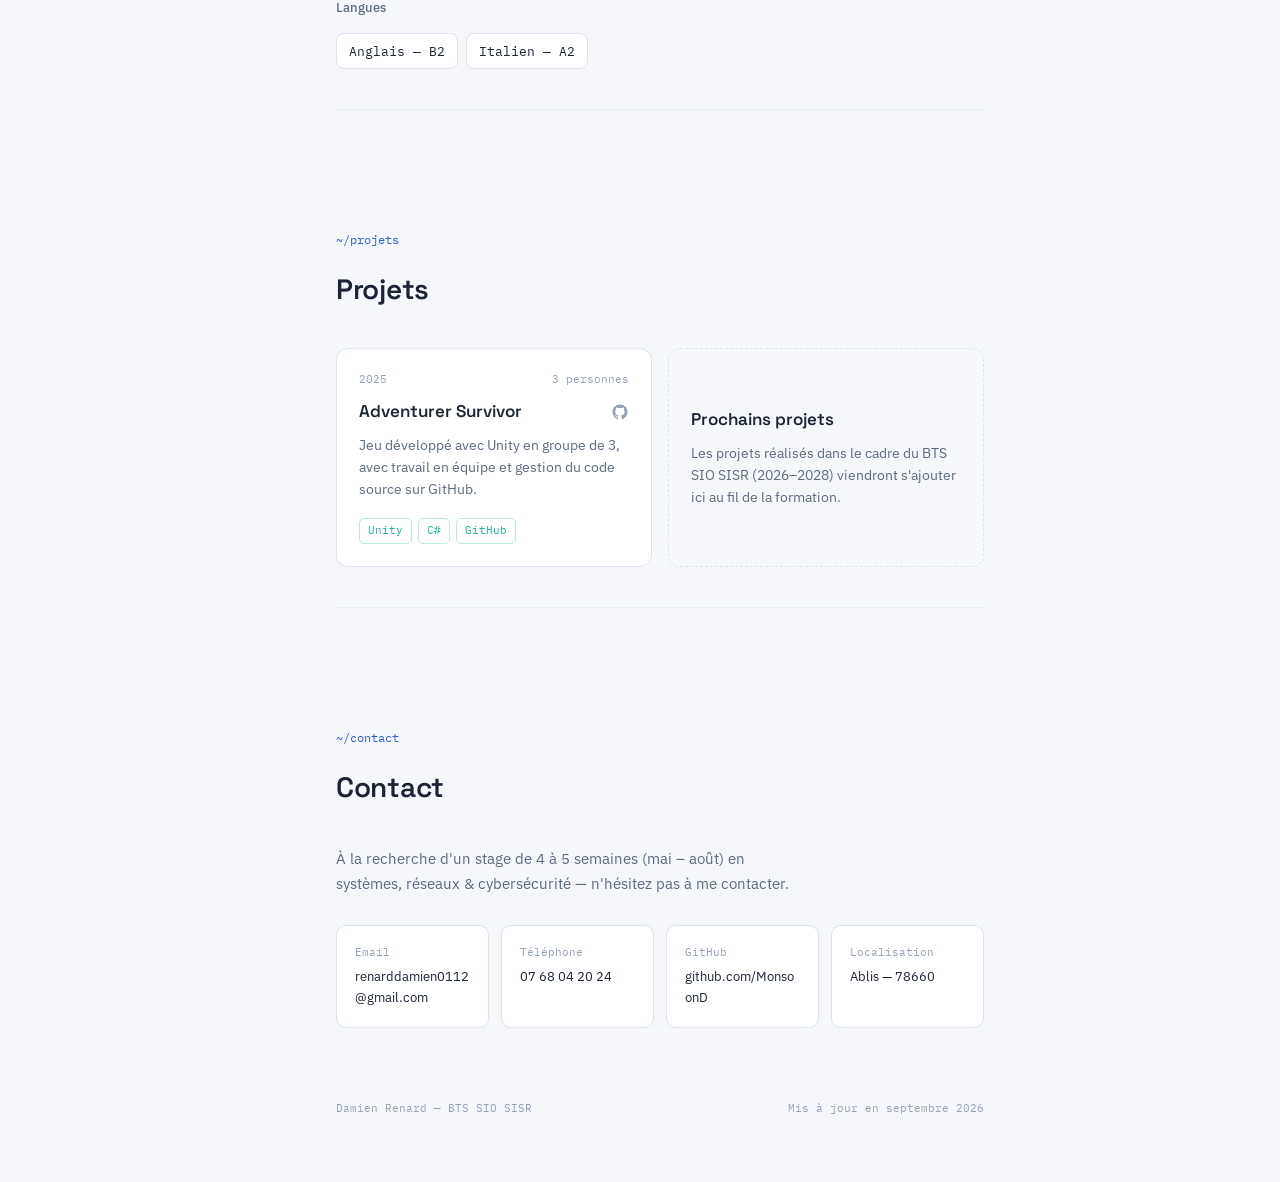
==== commit efe0aa1e: "Update location details in index.html" ====
--- a/index.html
+++ b/index.html
@@ -62,7 +62,7 @@
     <a href="mailto:renarddamien0112@gmail.com" class="mini-link">renarddamien0112@gmail.com</a>
     <a href="tel:0768042024" class="mini-link">07 68 04 20 24</a>
     <a href="https://github.com/MonsoonD" class="mini-link" target="_blank" rel="noopener">github.com/MonsoonD</a>
-    <span class="mini-muted">Ablis · 78660</span>
+    <span class="mini-muted">Ile de France (78)</span>
   </div>
 </aside>
 
@@ -89,7 +89,7 @@
       </div>
       <div class="uptime-row">
         <span class="uptime-key">localisation</span>
-        <span class="uptime-val">Ablis (78) — mobile Île-de-France</span>
+        <span class="uptime-val">Île-de-France(78)</span>
       </div>
     </div>
   </section>
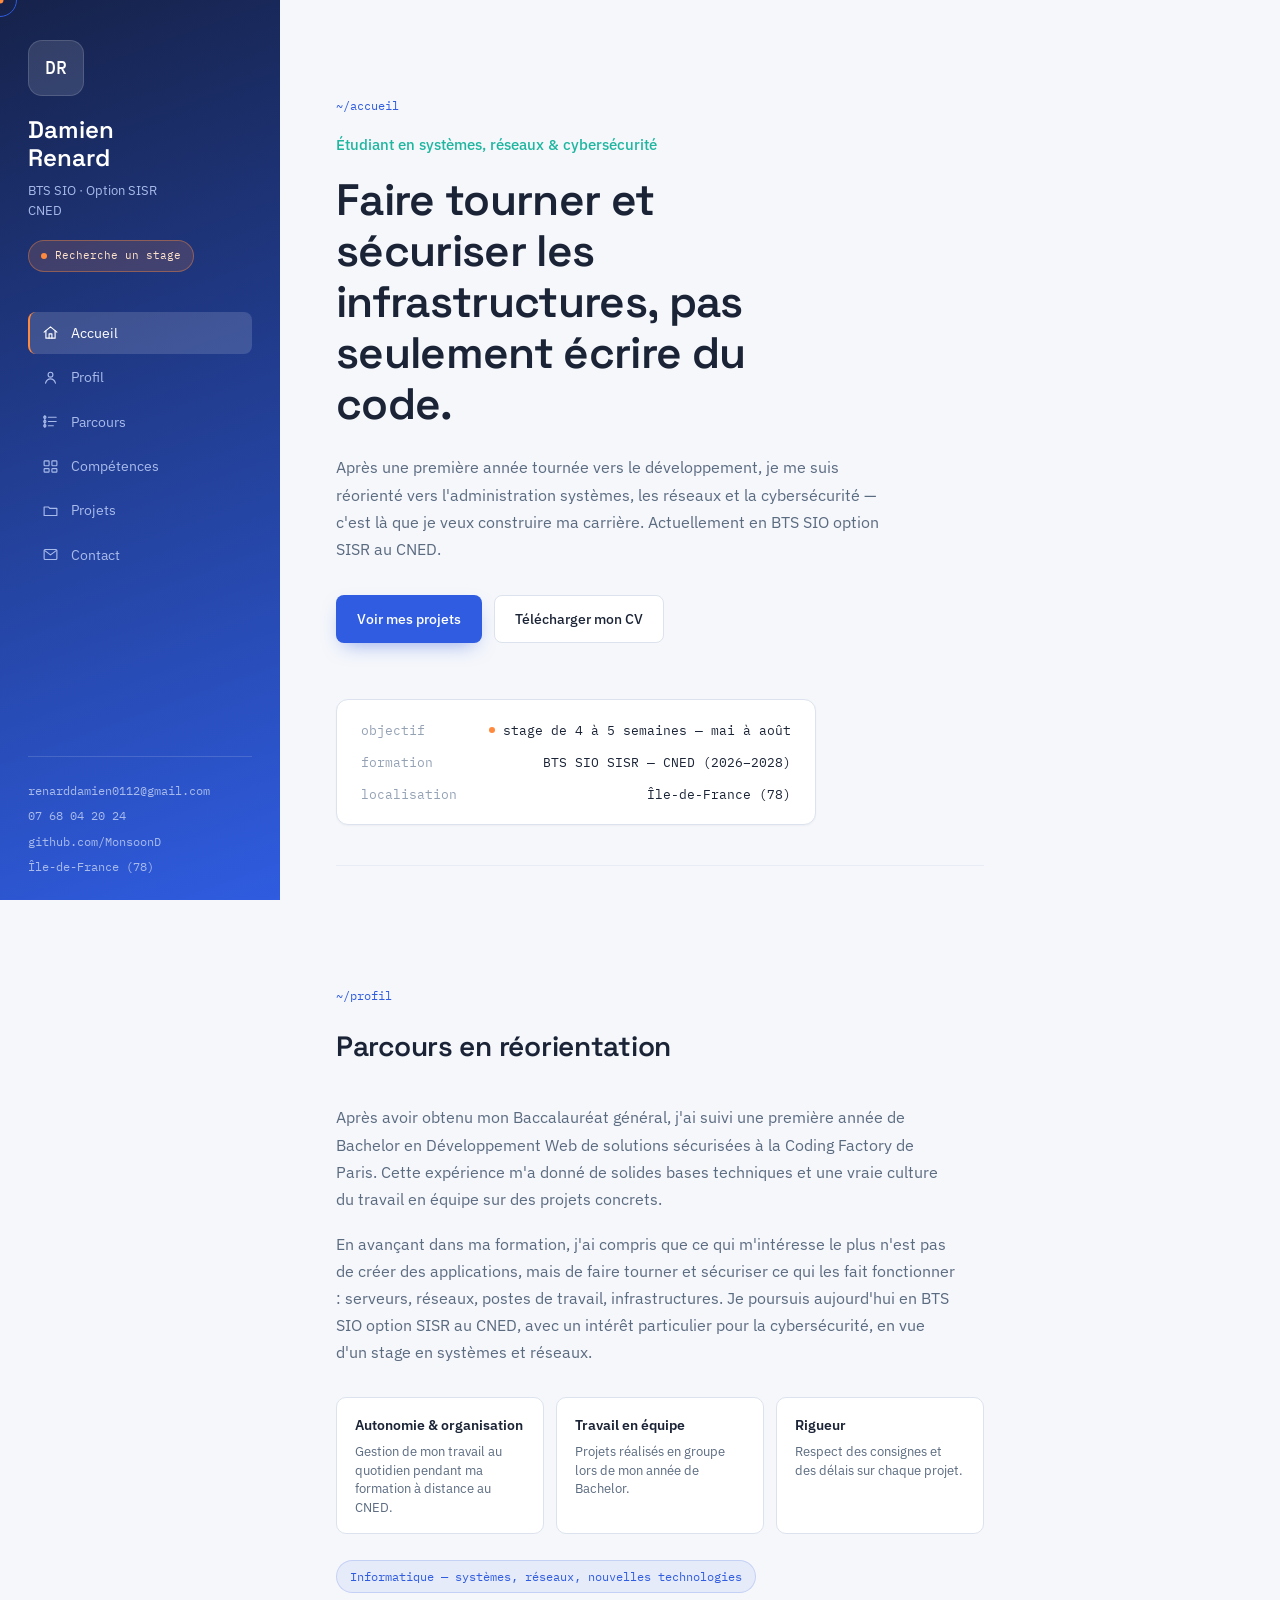
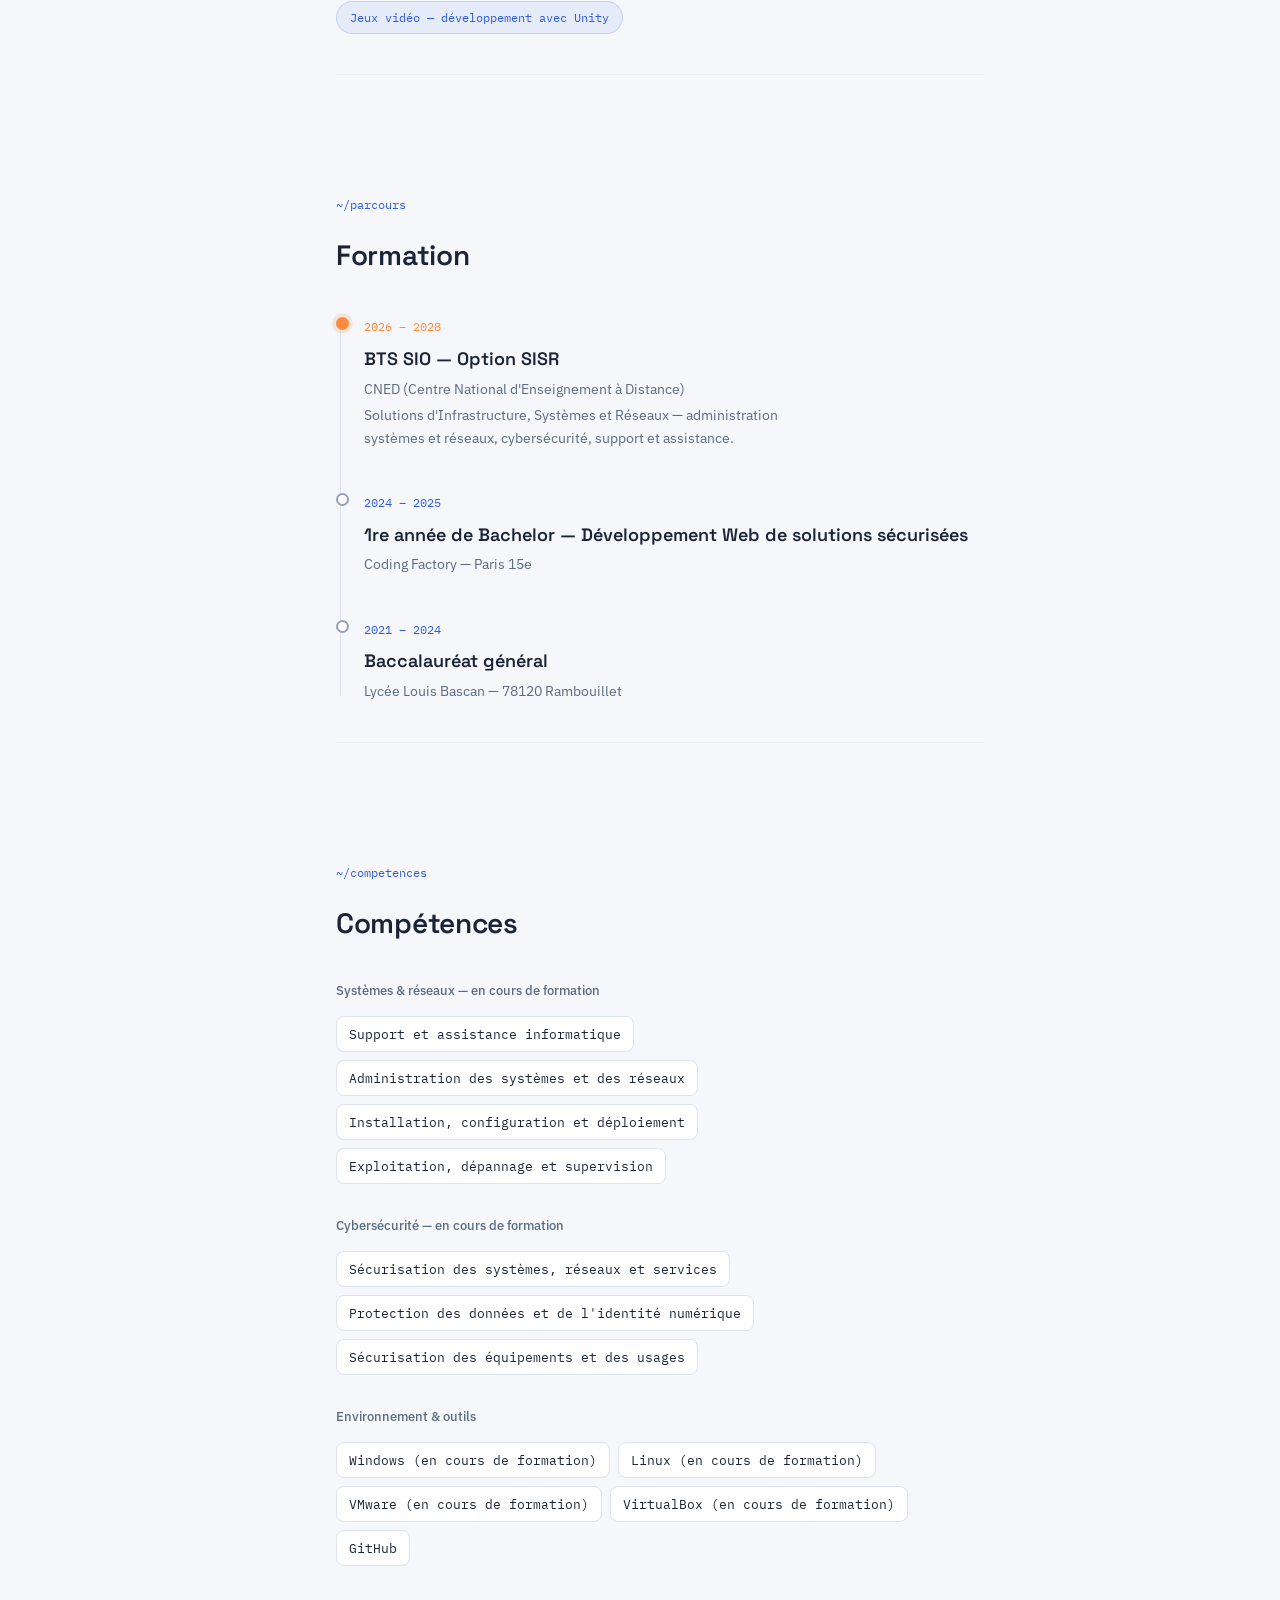
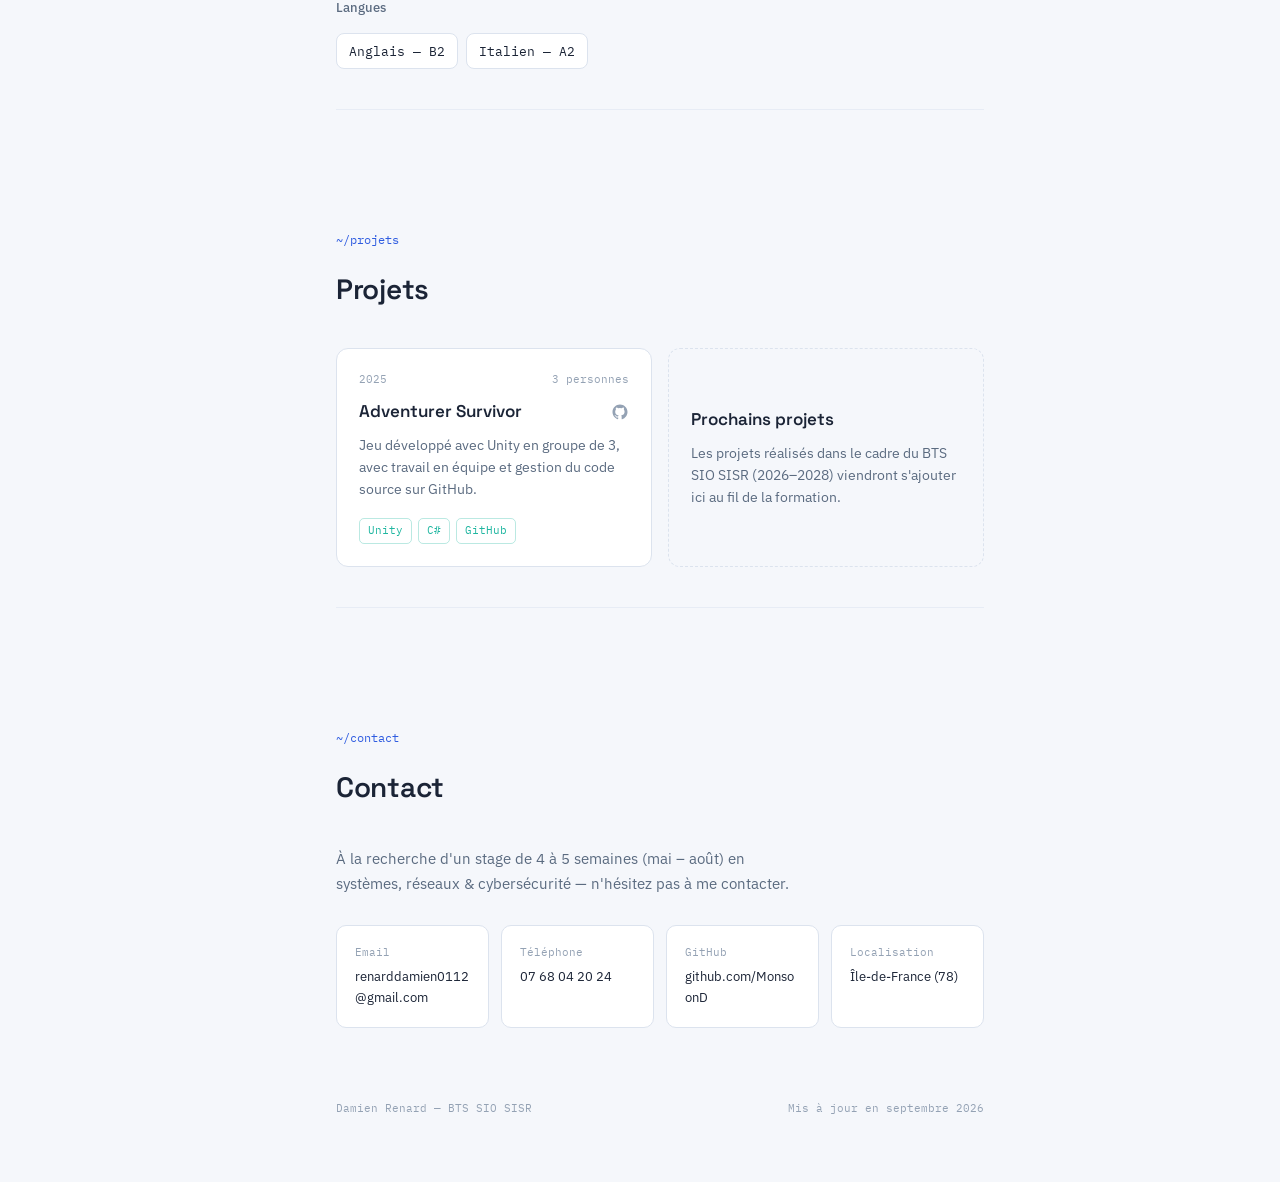
==== commit 7fcb9844: "Update index.html" ====
--- a/index.html
+++ b/index.html
@@ -62,7 +62,7 @@
     <a href="mailto:renarddamien0112@gmail.com" class="mini-link">renarddamien0112@gmail.com</a>
     <a href="tel:0768042024" class="mini-link">07 68 04 20 24</a>
     <a href="https://github.com/MonsoonD" class="mini-link" target="_blank" rel="noopener">github.com/MonsoonD</a>
-    <span class="mini-muted">Ile de France (78)</span>
+    <span class="mini-muted">Île-de-France (78)</span>
   </div>
 </aside>
 
@@ -89,7 +89,7 @@
       </div>
       <div class="uptime-row">
         <span class="uptime-key">localisation</span>
-        <span class="uptime-val">Île-de-France(78)</span>
+        <span class="uptime-val">Île-de-France (78)</span>
       </div>
     </div>
   </section>
@@ -99,10 +99,10 @@
     <h3 class="section-title">Parcours en réorientation</h3>
     <div class="profil-grid">
       <p class="profil-text">
-        J'ai obtenu un Baccalauréat général au lycée Louis Bascan de Rambouillet, avant de suivre une première année de Bachelor en Développement Web de solutions sécurisées à la Coding Factory de Paris. Cette expérience m'a donné de solides bases techniques et une vraie culture du travail en équipe sur des projets concrets.
+        Après avoir obtenu mon Baccalauréat général, j'ai suivi une première année de Bachelor en Développement Web de solutions sécurisées à la Coding Factory de Paris. Cette expérience m'a donné de solides bases techniques et une vraie culture du travail en équipe sur des projets concrets.
       </p>
       <p class="profil-text">
-        En avançant dans ma formation, j'ai compris que ce qui m'intéresse le plus n'est pas d'écrire des applications, mais de faire tourner et sécuriser ce qui les fait fonctionner : serveurs, réseaux, postes de travail, infrastructures. Je poursuis aujourd'hui en BTS SIO option SISR au CNED, avec un intérêt particulier pour la cybersécurité, en vue d'un stage en systèmes et réseaux.
+        En avançant dans ma formation, j'ai compris que ce qui m'intéresse le plus n'est pas de créer des applications, mais de faire tourner et sécuriser ce qui les fait fonctionner : serveurs, réseaux, postes de travail, infrastructures. Je poursuis aujourd'hui en BTS SIO option SISR au CNED, avec un intérêt particulier pour la cybersécurité, en vue d'un stage en systèmes et réseaux.
       </p>
 
       <div class="trait-grid">
@@ -240,7 +240,7 @@
       </a>
       <div class="contact-card contact-card-static" data-spotlight>
         <span class="contact-label">Localisation</span>
-        <span class="contact-value">Ablis — 78660</span>
+        <span class="contact-value">Île-de-France (78)</span>
       </div>
     </div>
   </section>
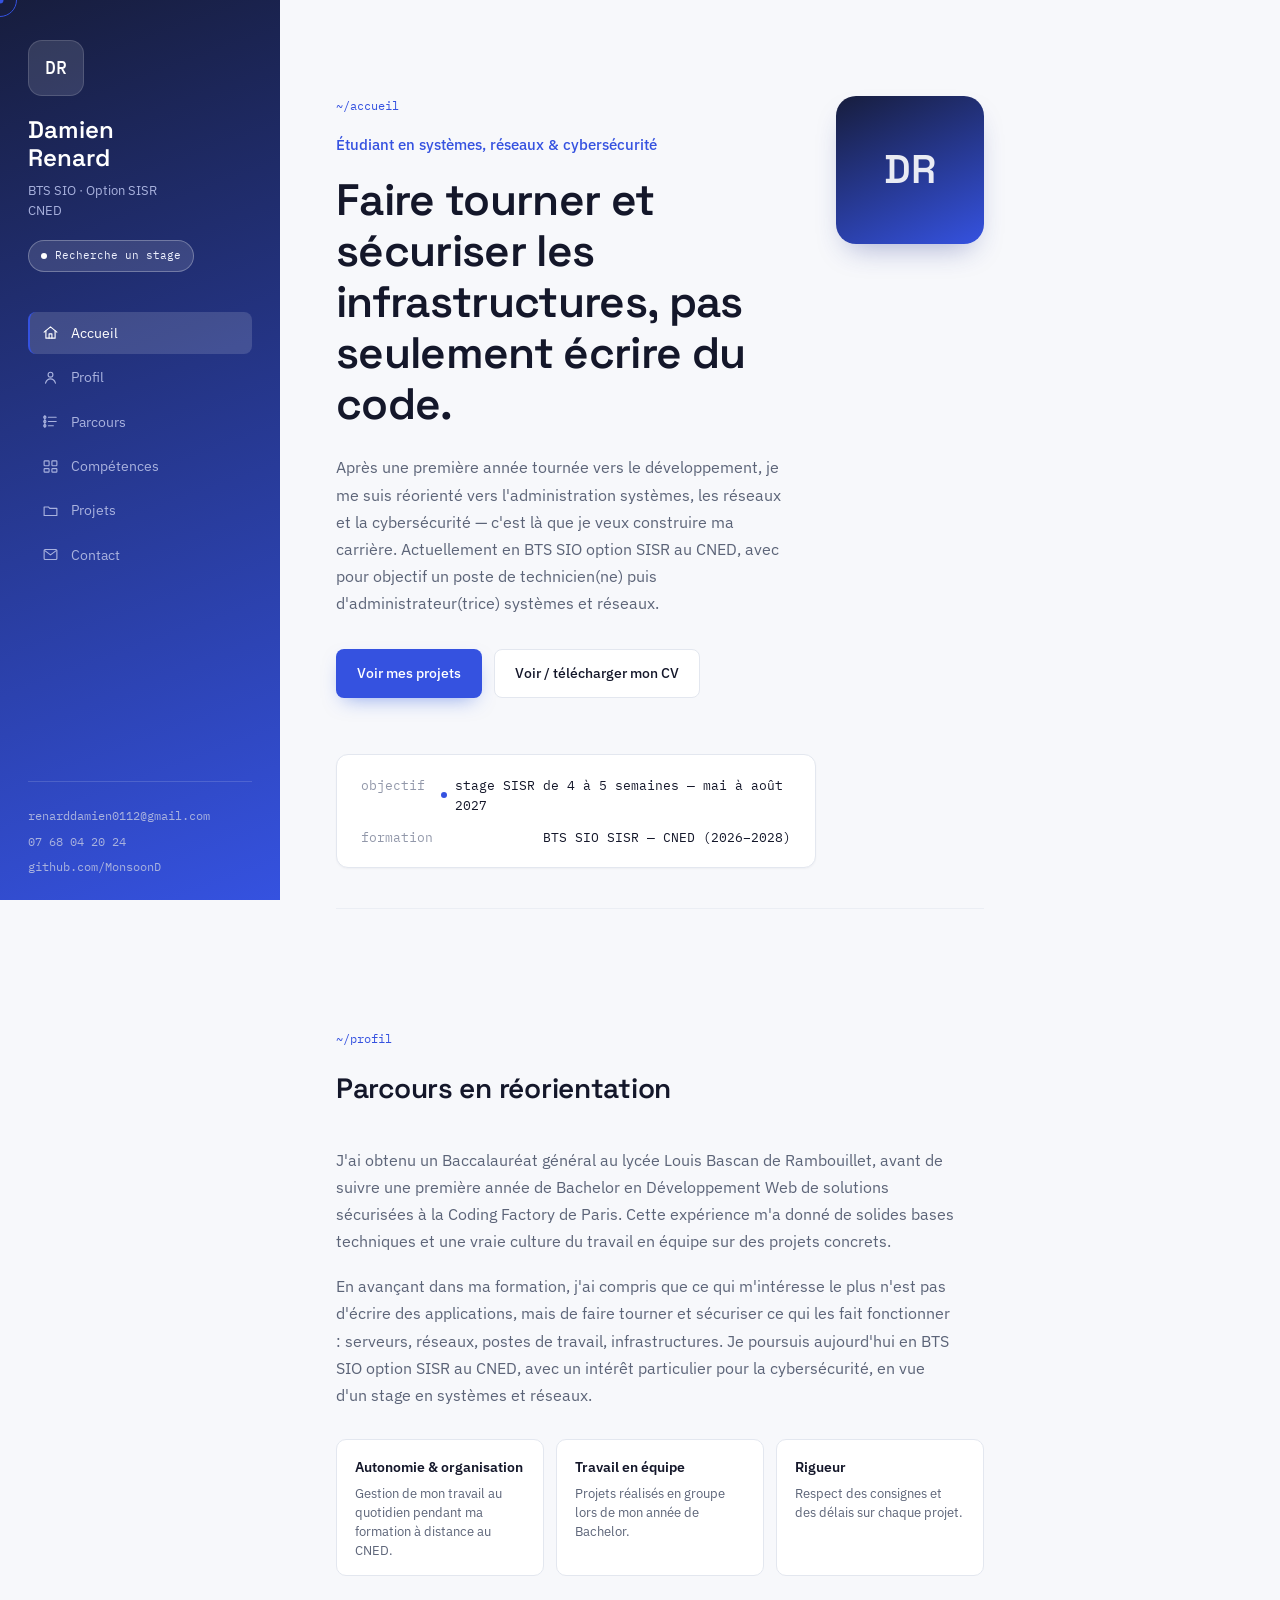
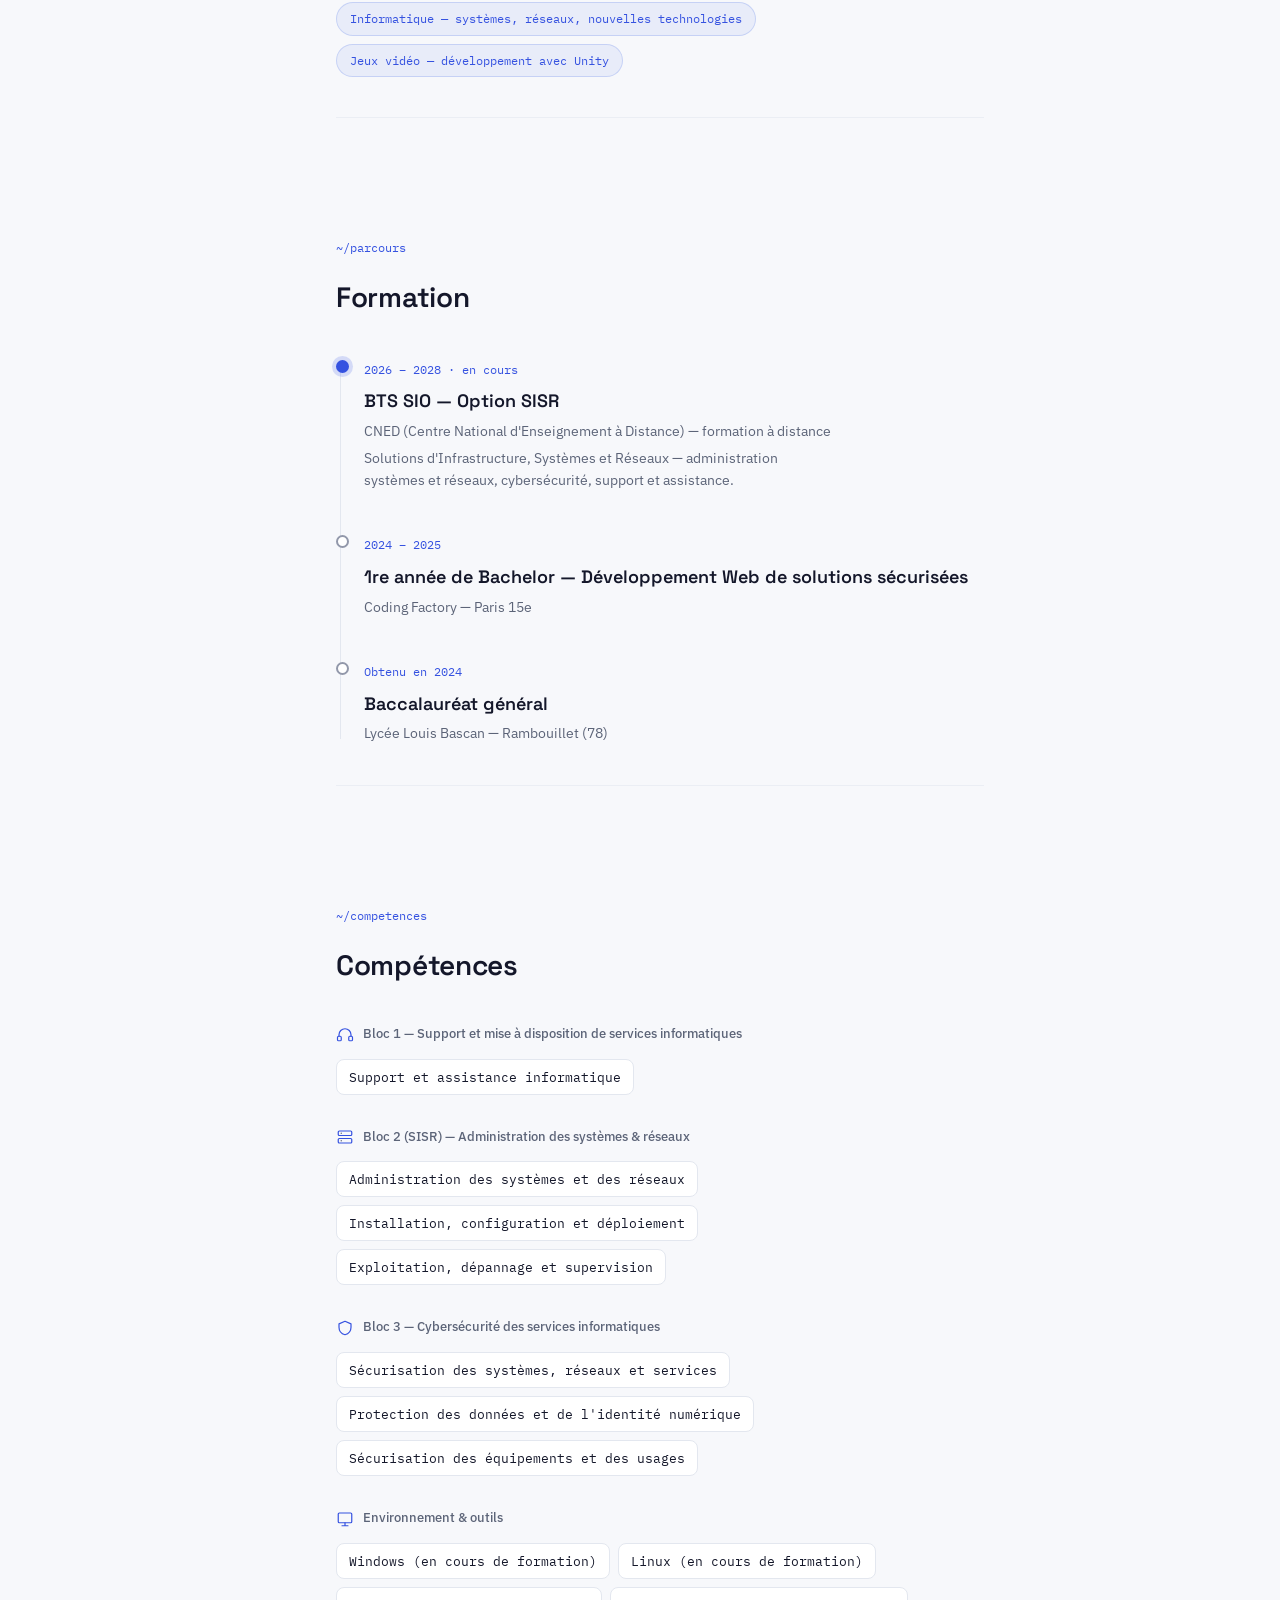
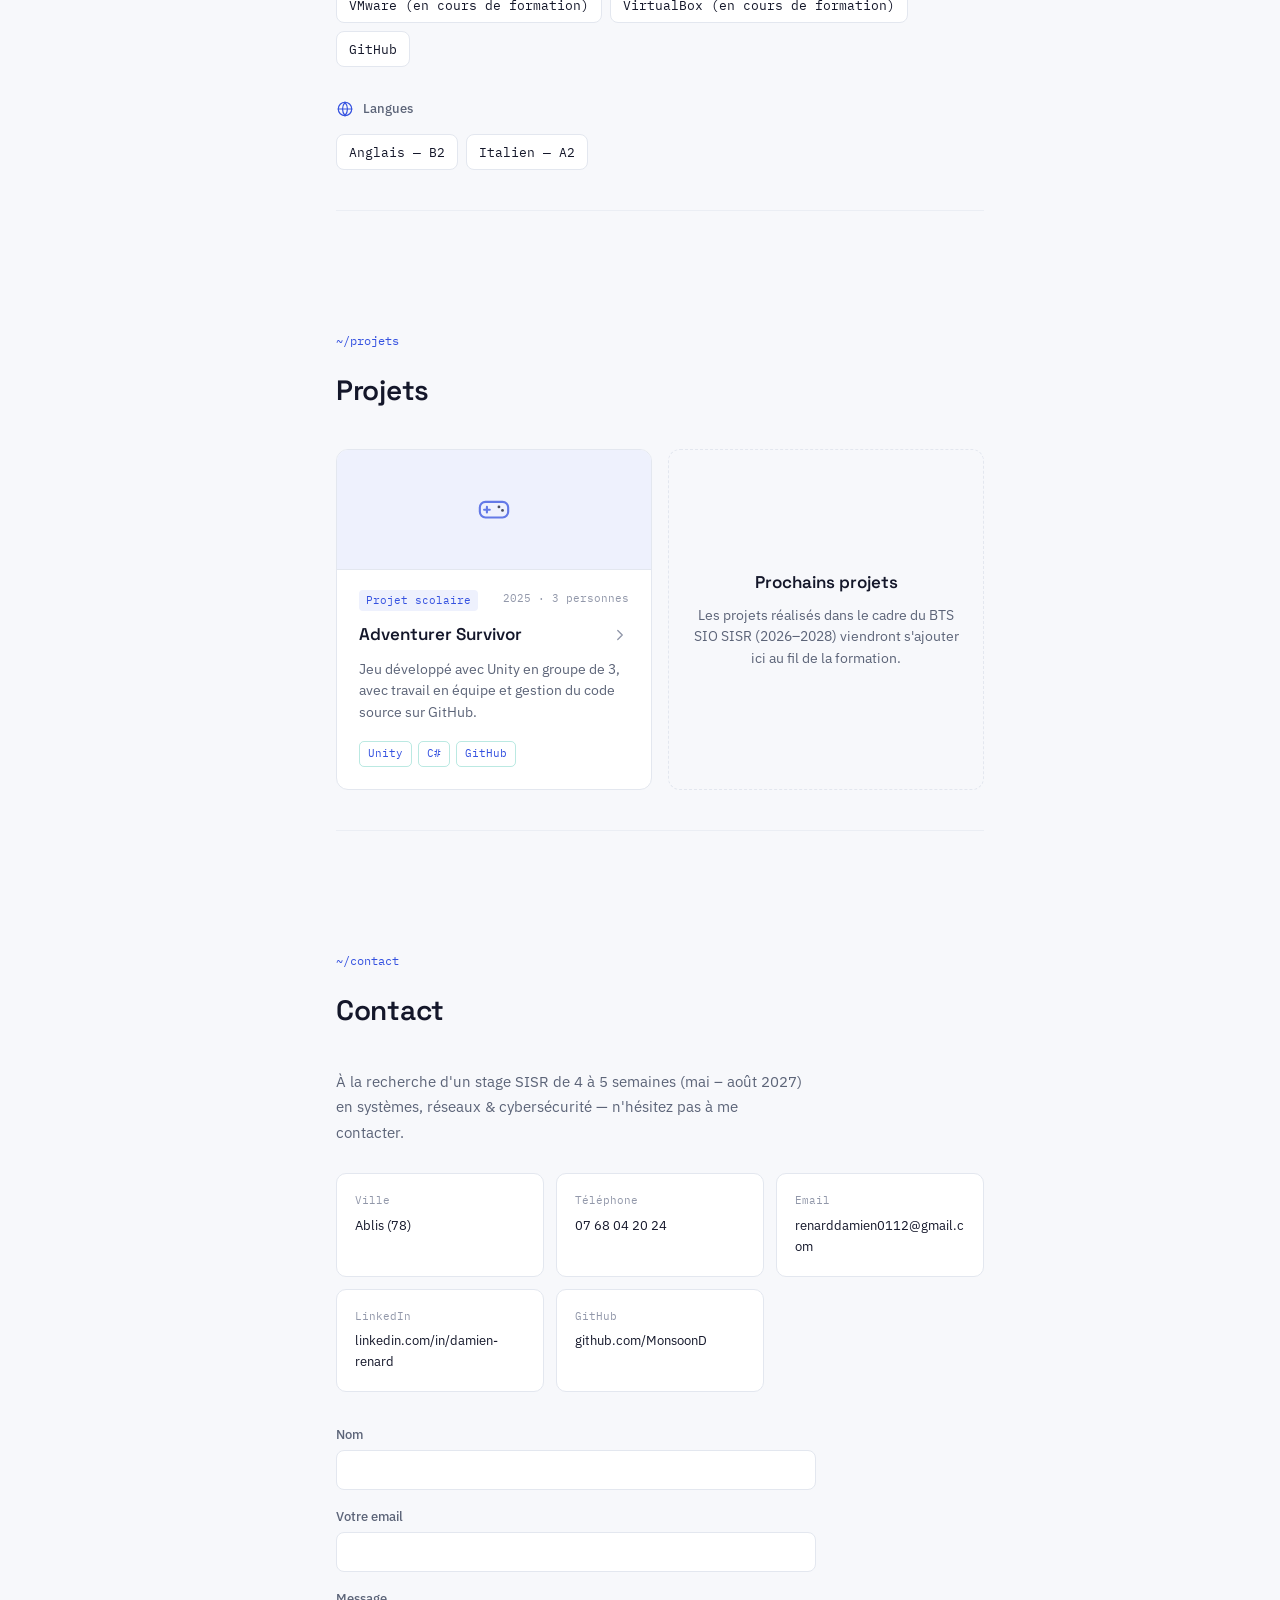
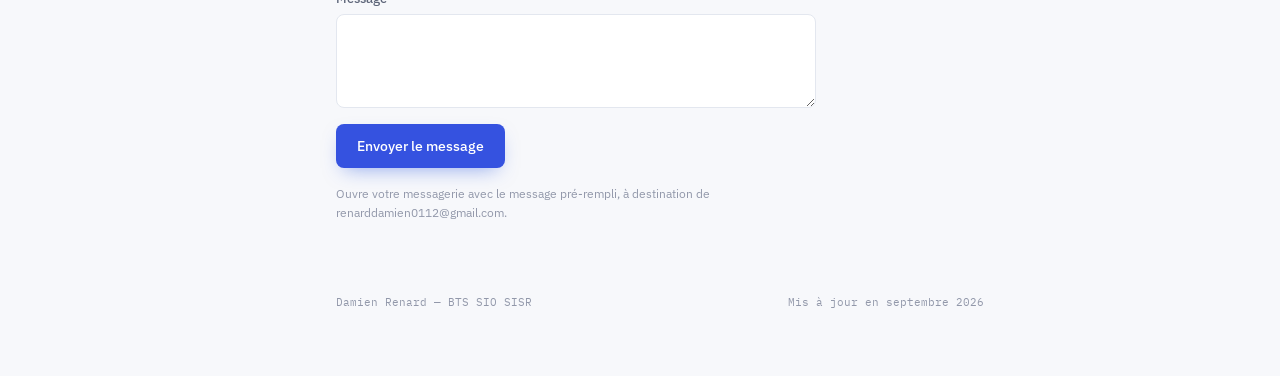
==== commit 8ed7151a: "Add files via upload" ====
--- a/index.html
+++ b/index.html
@@ -62,34 +62,40 @@
     <a href="mailto:renarddamien0112@gmail.com" class="mini-link">renarddamien0112@gmail.com</a>
     <a href="tel:0768042024" class="mini-link">07 68 04 20 24</a>
     <a href="https://github.com/MonsoonD" class="mini-link" target="_blank" rel="noopener">github.com/MonsoonD</a>
-    <span class="mini-muted">Île-de-France (78)</span>
   </div>
 </aside>
 
 <main class="content">
 
   <section id="accueil" class="section hero">
-    <p class="path-label">~/accueil</p>
-    <p class="hero-kicker">Étudiant en systèmes, réseaux &amp; cybersécurité</p>
-    <h2 class="hero-title">Faire tourner et sécuriser les infrastructures, pas seulement écrire du code.</h2>
-    <p class="hero-lede">Après une première année tournée vers le développement, je me suis réorienté vers l'administration systèmes, les réseaux et la cybersécurité — c'est là que je veux construire ma carrière. Actuellement en BTS SIO option SISR au CNED.</p>
-    <div class="hero-actions">
-      <a href="#projets" class="btn btn-primary" data-ripple>Voir mes projets</a>
-      <a href="#" id="cvLink" class="btn btn-ghost" data-ripple download>Télécharger mon CV</a>
+    <div class="hero-grid">
+      <div class="hero-main">
+        <p class="path-label">~/accueil</p>
+        <p class="hero-kicker">Étudiant en systèmes, réseaux &amp; cybersécurité</p>
+        <h2 class="hero-title">Faire tourner et sécuriser les infrastructures, pas seulement écrire du code.</h2>
+        <p class="hero-lede">Après une première année tournée vers le développement, je me suis réorienté vers l'administration systèmes, les réseaux et la cybersécurité — c'est là que je veux construire ma carrière. Actuellement en BTS SIO option SISR au CNED, avec pour objectif un poste de technicien(ne) puis d'administrateur(trice) systèmes et réseaux.</p>
+        <div class="hero-actions">
+          <a href="#projets" class="btn btn-primary" data-ripple>Voir mes projets</a>
+          <a href="#" id="cvLink" class="btn btn-ghost" data-ripple target="_blank" rel="noopener">Voir / télécharger mon CV</a>
+        </div>
+      </div>
+
+      <div class="hero-photo">
+        <div class="photo-frame">
+          <!-- Remplace ce bloc par : <img src="photo.jpg" alt="Photo de Damien Renard"> -->
+          <span class="photo-fallback">DR</span>
+        </div>
+      </div>
     </div>
 
     <div class="uptime-panel" data-spotlight>
       <div class="uptime-row">
         <span class="uptime-key">objectif</span>
-        <span class="uptime-val"><span class="dot dot-inline"></span>stage de 4 à 5 semaines — mai à août</span>
+        <span class="uptime-val"><span class="dot dot-inline"></span>stage SISR de 4 à 5 semaines — mai à août 2027</span>
       </div>
       <div class="uptime-row">
         <span class="uptime-key">formation</span>
         <span class="uptime-val">BTS SIO SISR — CNED (2026–2028)</span>
-      </div>
-      <div class="uptime-row">
-        <span class="uptime-key">localisation</span>
-        <span class="uptime-val">Île-de-France (78)</span>
       </div>
     </div>
   </section>
@@ -99,10 +105,10 @@
     <h3 class="section-title">Parcours en réorientation</h3>
     <div class="profil-grid">
       <p class="profil-text">
-        Après avoir obtenu mon Baccalauréat général, j'ai suivi une première année de Bachelor en Développement Web de solutions sécurisées à la Coding Factory de Paris. Cette expérience m'a donné de solides bases techniques et une vraie culture du travail en équipe sur des projets concrets.
+        J'ai obtenu un Baccalauréat général au lycée Louis Bascan de Rambouillet, avant de suivre une première année de Bachelor en Développement Web de solutions sécurisées à la Coding Factory de Paris. Cette expérience m'a donné de solides bases techniques et une vraie culture du travail en équipe sur des projets concrets.
       </p>
       <p class="profil-text">
-        En avançant dans ma formation, j'ai compris que ce qui m'intéresse le plus n'est pas de créer des applications, mais de faire tourner et sécuriser ce qui les fait fonctionner : serveurs, réseaux, postes de travail, infrastructures. Je poursuis aujourd'hui en BTS SIO option SISR au CNED, avec un intérêt particulier pour la cybersécurité, en vue d'un stage en systèmes et réseaux.
+        En avançant dans ma formation, j'ai compris que ce qui m'intéresse le plus n'est pas d'écrire des applications, mais de faire tourner et sécuriser ce qui les fait fonctionner : serveurs, réseaux, postes de travail, infrastructures. Je poursuis aujourd'hui en BTS SIO option SISR au CNED, avec un intérêt particulier pour la cybersécurité, en vue d'un stage en systèmes et réseaux.
       </p>
 
       <div class="trait-grid">
@@ -132,9 +138,9 @@
     <h3 class="section-title">Formation</h3>
     <ol class="timeline">
       <li class="timeline-item current">
-        <span class="timeline-date">2026 – 2028</span>
+        <span class="timeline-date">2026 – 2028 · en cours</span>
         <h4>BTS SIO — Option SISR</h4>
-        <p>CNED (Centre National d'Enseignement à Distance)</p>
+        <p>CNED (Centre National d'Enseignement à Distance) — formation à distance</p>
         <p class="timeline-note">Solutions d'Infrastructure, Systèmes et Réseaux — administration systèmes et réseaux, cybersécurité, support et assistance.</p>
       </li>
       <li class="timeline-item">
@@ -143,9 +149,9 @@
         <p>Coding Factory — Paris 15e</p>
       </li>
       <li class="timeline-item">
-        <span class="timeline-date">2021 – 2024</span>
+        <span class="timeline-date">Obtenu en 2024</span>
         <h4>Baccalauréat général</h4>
-        <p>Lycée Louis Bascan — 78120 Rambouillet</p>
+        <p>Lycée Louis Bascan — Rambouillet (78)</p>
       </li>
     </ol>
   </section>
@@ -155,9 +161,21 @@
     <h3 class="section-title">Compétences</h3>
 
     <div class="comp-block">
-      <h4 class="comp-block-title">Systèmes &amp; réseaux — en cours de formation</h4>
+      <h4 class="comp-block-title">
+        <svg class="comp-icon" viewBox="0 0 24 24"><path d="M4 15v-2a8 8 0 0 1 16 0v2"/><rect x="2" y="15" width="5" height="6" rx="1.5"/><rect x="17" y="15" width="5" height="6" rx="1.5"/></svg>
+        Bloc 1 — Support et mise à disposition de services informatiques
+      </h4>
       <div class="skill-tags">
         <span>Support et assistance informatique</span>
+      </div>
+    </div>
+
+    <div class="comp-block">
+      <h4 class="comp-block-title">
+        <svg class="comp-icon" viewBox="0 0 24 24"><rect x="3" y="4" width="18" height="6" rx="1.4"/><rect x="3" y="14" width="18" height="6" rx="1.4"/><circle cx="7" cy="7" r="0.9" fill="currentColor" stroke="none"/><circle cx="7" cy="17" r="0.9" fill="currentColor" stroke="none"/></svg>
+        Bloc 2 (SISR) — Administration des systèmes &amp; réseaux
+      </h4>
+      <div class="skill-tags">
         <span>Administration des systèmes et des réseaux</span>
         <span>Installation, configuration et déploiement</span>
         <span>Exploitation, dépannage et supervision</span>
@@ -165,7 +183,10 @@
     </div>
 
     <div class="comp-block">
-      <h4 class="comp-block-title">Cybersécurité — en cours de formation</h4>
+      <h4 class="comp-block-title">
+        <svg class="comp-icon" viewBox="0 0 24 24"><path d="M12 3 4 6.5V11c0 5 3.4 8.7 8 10 4.6-1.3 8-5 8-10V6.5z"/></svg>
+        Bloc 3 — Cybersécurité des services informatiques
+      </h4>
       <div class="skill-tags">
         <span>Sécurisation des systèmes, réseaux et services</span>
         <span>Protection des données et de l'identité numérique</span>
@@ -174,7 +195,10 @@
     </div>
 
     <div class="comp-block">
-      <h4 class="comp-block-title">Environnement &amp; outils</h4>
+      <h4 class="comp-block-title">
+        <svg class="comp-icon" viewBox="0 0 24 24"><rect x="3" y="4" width="18" height="13" rx="1.4"/><path d="M8 21h8M12 17v4"/></svg>
+        Environnement &amp; outils
+      </h4>
       <div class="skill-tags">
         <span>Windows (en cours de formation)</span>
         <span>Linux (en cours de formation)</span>
@@ -185,7 +209,10 @@
     </div>
 
     <div class="comp-block">
-      <h4 class="comp-block-title">Langues</h4>
+      <h4 class="comp-block-title">
+        <svg class="comp-icon" viewBox="0 0 24 24"><circle cx="12" cy="12" r="9"/><path d="M3 12h18M12 3a14 14 0 0 1 0 18 14 14 0 0 1 0-18Z"/></svg>
+        Langues
+      </h4>
       <div class="skill-tags">
         <span>Anglais — B2</span>
         <span>Italien — A2</span>
@@ -198,18 +225,23 @@
     <h3 class="section-title">Projets</h3>
     <div class="project-grid">
 
-      <a href="https://github.com/MonsoonD/Adventurer_Survivor" target="_blank" rel="noopener" class="project-card" data-spotlight>
-        <div class="project-meta">
-          <span>2025</span>
-          <span>3 personnes</span>
-        </div>
-        <div class="project-head">
-          <h4>Adventurer Survivor</h4>
-          <svg class="project-link-icon" viewBox="0 0 24 24"><path d="M12 2C6.5 2 2 6.5 2 12c0 4.4 2.9 8.2 6.9 9.5.5.1.7-.2.7-.5v-1.7c-2.8.6-3.4-1.3-3.4-1.3-.5-1.2-1.1-1.5-1.1-1.5-.9-.6.1-.6.1-.6 1 .1 1.5 1 1.5 1 .9 1.5 2.3 1.1 2.9.8.1-.7.4-1.1.6-1.4-2.3-.3-4.6-1.1-4.6-5 0-1.1.4-2 1-2.7-.1-.3-.5-1.3.1-2.7 0 0 .8-.3 2.7 1a9.2 9.2 0 0 1 4.9 0c1.9-1.3 2.7-1 2.7-1 .6 1.4.2 2.4.1 2.7.6.7 1 1.6 1 2.7 0 3.9-2.3 4.7-4.6 5 .4.3.7 1 .7 2v3c0 .3.2.6.7.5C19.1 20.2 22 16.4 22 12c0-5.5-4.5-10-10-10z"/></svg>
-        </div>
-        <p>Jeu développé avec Unity en groupe de 3, avec travail en équipe et gestion du code source sur GitHub.</p>
-        <div class="project-stack">
-          <span>Unity</span><span>C#</span><span>GitHub</span>
+      <a href="projets/adventurer-survivor.html" class="project-card" data-spotlight>
+        <div class="project-thumb">
+          <svg viewBox="0 0 24 24"><rect x="2" y="7" width="20" height="11" rx="4"/><path d="M7 10.5v4M5 12.5h4"/><circle cx="15.5" cy="10.5" r="1" fill="currentColor" stroke="none"/><circle cx="18" cy="13" r="1" fill="currentColor" stroke="none"/></svg>
+        </div>
+        <div class="project-body">
+          <div class="project-meta">
+            <span class="project-tag">Projet scolaire</span>
+            <span>2025 · 3 personnes</span>
+          </div>
+          <div class="project-head">
+            <h4>Adventurer Survivor</h4>
+            <svg class="project-link-icon" viewBox="0 0 24 24"><path d="m9 18 6-6-6-6"/></svg>
+          </div>
+          <p>Jeu développé avec Unity en groupe de 3, avec travail en équipe et gestion du code source sur GitHub.</p>
+          <div class="project-stack">
+            <span>Unity</span><span>C#</span><span>GitHub</span>
+          </div>
         </div>
       </a>
 
@@ -224,25 +256,46 @@
   <section id="contact" class="section">
     <p class="path-label">~/contact</p>
     <h3 class="section-title">Contact</h3>
-    <p class="contact-lede">À la recherche d'un stage de 4 à 5 semaines (mai – août) en systèmes, réseaux &amp; cybersécurité — n'hésitez pas à me contacter.</p>
+    <p class="contact-lede">À la recherche d'un stage SISR de 4 à 5 semaines (mai – août 2027) en systèmes, réseaux &amp; cybersécurité — n'hésitez pas à me contacter.</p>
     <div class="contact-grid">
+      <div class="contact-card contact-card-static" data-spotlight>
+        <span class="contact-label">Ville</span>
+        <span class="contact-value">Ablis (78)</span>
+      </div>
+      <a href="tel:0768042024" class="contact-card" data-spotlight>
+        <span class="contact-label">Téléphone</span>
+        <span class="contact-value">07 68 04 20 24</span>
+      </a>
       <a href="mailto:renarddamien0112@gmail.com" class="contact-card" data-spotlight>
         <span class="contact-label">Email</span>
         <span class="contact-value">renarddamien0112@gmail.com</span>
       </a>
-      <a href="tel:0768042024" class="contact-card" data-spotlight>
-        <span class="contact-label">Téléphone</span>
-        <span class="contact-value">07 68 04 20 24</span>
+      <a href="#" id="linkedinLink" class="contact-card" target="_blank" rel="noopener" data-spotlight>
+        <span class="contact-label">LinkedIn</span>
+        <span class="contact-value">linkedin.com/in/damien-renard</span>
       </a>
       <a href="https://github.com/MonsoonD" class="contact-card" target="_blank" rel="noopener" data-spotlight>
         <span class="contact-label">GitHub</span>
         <span class="contact-value">github.com/MonsoonD</span>
       </a>
-      <div class="contact-card contact-card-static" data-spotlight>
-        <span class="contact-label">Localisation</span>
-        <span class="contact-value">Île-de-France (78)</span>
-      </div>
-    </div>
+    </div>
+
+    <form class="contact-form" id="contactForm">
+      <div class="form-row">
+        <label for="cf-name">Nom</label>
+        <input type="text" id="cf-name" name="name" required autocomplete="name">
+      </div>
+      <div class="form-row">
+        <label for="cf-email">Votre email</label>
+        <input type="email" id="cf-email" name="email" required autocomplete="email">
+      </div>
+      <div class="form-row">
+        <label for="cf-message">Message</label>
+        <textarea id="cf-message" name="message" rows="4" required></textarea>
+      </div>
+      <button type="submit" class="btn btn-primary" data-ripple>Envoyer le message</button>
+      <p class="form-note">Ouvre votre messagerie avec le message pré-rempli, à destination de renarddamien0112@gmail.com.</p>
+    </form>
   </section>
 
   <footer class="footer">
--- a/style.css
+++ b/style.css
@@ -5,24 +5,25 @@
    ============================================================ */
 
 :root{
-  --bg: #F5F7FB;
+  --bg: #F7F8FB;
   --panel: #FFFFFF;
-  --panel-2: #EEF2F9;
-  --line: #DCE3EE;
-  --line-soft: #E7ECF5;
-  --text: #1B2436;
-  --text-muted: #5B6B80;
-  --text-faint: #94A2B4;
-
-  --sidebar-from: #16224A;
-  --sidebar-to: #2F5CE0;
+  --panel-2: #EEF1FD;
+  --line: #E3E7EF;
+  --line-soft: #EBEEF4;
+  --text: #14172A;
+  --text-muted: #5C6478;
+  --text-faint: #9298AA;
+
+  --sidebar-from: #171D3D;
+  --sidebar-to: #3552E0;
   --sidebar-line: rgba(255,255,255,0.14);
-  --sidebar-text: #EAF0FF;
-  --sidebar-text-muted: #A9BBEA;
-
-  --accent: #2F5CE0;
-  --accent-2: #1FB6A0;
-  --accent-warm: #FF8A3D;
+  --sidebar-text: #EEF1FE;
+  --sidebar-text-muted: #A9B2DE;
+
+  /* une seule teinte d'accent (bleu), déclinée en plusieurs intensités */
+  --accent: #3552E0;
+  --accent-strong: #202F8F;
+  --accent-tint: #EEF1FD;
 
   --font-display: 'Space Grotesk', sans-serif;
   --font-body: 'IBM Plex Sans', sans-serif;
@@ -53,7 +54,7 @@
 p{ margin: 0; }
 ul,ol{ margin:0; padding:0; list-style:none; }
 
-::selection{ background: var(--accent-warm); color: #201200; }
+::selection{ background: var(--accent); color: #FFFFFF; }
 
 :focus-visible{
   outline: 2px solid var(--accent);
@@ -75,7 +76,7 @@
 
 .cursor-dot{
   width: 7px; height: 7px;
-  background: var(--accent-warm);
+  background: var(--accent);
 }
 
 .cursor-ring{
@@ -90,7 +91,7 @@
 .cursor-ring.cursor-hover{
   width: 52px; height: 52px;
   background: rgba(47,92,224,0.08);
-  border-color: var(--accent-warm);
+  border-color: var(--accent);
 }
 
 /* ---------------- Sidebar ---------------- */
@@ -140,28 +141,37 @@
   gap: 8px;
   font-family: var(--font-mono);
   font-size: 11px;
-  color: #FFE3CB;
-  background: rgba(255,138,61,0.16);
-  border: 1px solid rgba(255,138,61,0.4);
+  color: var(--sidebar-text);
+  background: rgba(255,255,255,0.12);
+  border: 1px solid rgba(255,255,255,0.28);
   border-radius: 100px;
   padding: 6px 12px;
   width: fit-content;
 }
 
+.status-pill .dot{ background: #FFFFFF; box-shadow: 0 0 0 0 rgba(255,255,255,0.6); }
+.status-pill .dot{ animation: pulse-light 2.4s ease-out infinite; }
+
+@keyframes pulse-light{
+  0%{ box-shadow: 0 0 0 0 rgba(255,255,255,0.5); }
+  70%{ box-shadow: 0 0 0 6px rgba(255,255,255,0); }
+  100%{ box-shadow: 0 0 0 0 rgba(255,255,255,0); }
+}
+
 .dot{
   width: 6px; height: 6px;
   border-radius: 50%;
-  background: var(--accent-warm);
-  box-shadow: 0 0 0 0 rgba(255,138,61,0.6);
+  background: var(--accent);
+  box-shadow: 0 0 0 0 rgba(53,82,224,0.6);
   animation: pulse 2.4s ease-out infinite;
   flex-shrink: 0;
 }
 .dot-inline{ display:inline-block; margin-right: 8px; }
 
 @keyframes pulse{
-  0%{ box-shadow: 0 0 0 0 rgba(255,138,61,0.5); }
-  70%{ box-shadow: 0 0 0 6px rgba(255,138,61,0); }
-  100%{ box-shadow: 0 0 0 0 rgba(255,138,61,0); }
+  0%{ box-shadow: 0 0 0 0 rgba(53,82,224,0.5); }
+  70%{ box-shadow: 0 0 0 6px rgba(53,82,224,0); }
+  100%{ box-shadow: 0 0 0 0 rgba(53,82,224,0); }
 }
 
 .side-nav{
@@ -204,7 +214,7 @@
 .nav-link.active{
   color: #FFFFFF;
   background: rgba(255,255,255,0.14);
-  border-left-color: var(--accent-warm);
+  border-left-color: var(--accent);
 }
 
 .sidebar-bottom{
@@ -222,7 +232,7 @@
   font-family: var(--font-mono);
   transition: color .15s ease;
 }
-.mini-link:hover{ color: var(--accent-warm); }
+.mini-link:hover{ color: var(--accent); }
 
 .nav-toggle{ display: none; }
 
@@ -261,9 +271,40 @@
 
 .hero{ padding-top: 96px; }
 
+.hero-grid{
+  display: flex;
+  align-items: flex-start;
+  justify-content: space-between;
+  gap: 40px;
+}
+
+.hero-main{ flex: 1; min-width: 0; }
+
+.hero-photo{ flex-shrink: 0; }
+
+.photo-frame{
+  width: 148px; height: 148px;
+  border-radius: 20px;
+  background: linear-gradient(155deg, var(--sidebar-from), var(--sidebar-to));
+  display: flex;
+  align-items: center;
+  justify-content: center;
+  box-shadow: 0 14px 30px -12px rgba(32,47,143,0.4);
+  overflow: hidden;
+}
+.photo-frame img{ width: 100%; height: 100%; object-fit: cover; }
+
+.photo-fallback{
+  font-family: var(--font-display);
+  font-size: 40px;
+  font-weight: 600;
+  color: #FFFFFF;
+  opacity: 0.9;
+}
+
 .hero-kicker{
   font-size: 15px;
-  color: var(--accent-2);
+  color: var(--accent);
   font-weight: 500;
   margin-bottom: 18px;
 }
@@ -318,7 +359,7 @@
   border-color: var(--line);
   color: var(--text);
 }
-.btn-ghost:hover{ border-color: var(--accent-warm); color: var(--accent-warm); }
+.btn-ghost:hover{ border-color: var(--accent); color: var(--accent); }
 
 .ripple{
   position: absolute;
@@ -406,7 +447,7 @@
 }
 .trait-card:hover{
   transform: translateY(-3px);
-  border-color: var(--accent-2);
+  border-color: var(--accent);
   box-shadow: 0 10px 20px -12px rgba(20,30,60,0.25);
 }
 
@@ -472,9 +513,9 @@
 }
 
 .timeline-item.current::before{
-  border-color: var(--accent-warm);
-  background: var(--accent-warm);
-  box-shadow: 0 0 0 4px rgba(255,138,61,0.18);
+  border-color: var(--accent);
+  background: var(--accent);
+  box-shadow: 0 0 0 4px rgba(53,82,224,0.18);
 }
 
 .timeline-date{
@@ -483,7 +524,7 @@
   color: var(--accent);
 }
 
-.timeline-item.current .timeline-date{ color: var(--accent-warm); }
+.timeline-item.current .timeline-date{ color: var(--accent); }
 
 .timeline-item h4{
   font-size: 18px;
@@ -517,6 +558,19 @@
   color: var(--text-muted);
   font-family: var(--font-body);
   margin-bottom: 14px;
+  display: flex;
+  align-items: center;
+  gap: 9px;
+}
+
+.comp-icon{
+  width: 18px; height: 18px;
+  flex-shrink: 0;
+  fill: none;
+  stroke: var(--accent);
+  stroke-width: 1.6;
+  stroke-linecap: round;
+  stroke-linejoin: round;
 }
 
 .skill-tags{
@@ -555,10 +609,10 @@
   background: var(--panel);
   border: 1px solid var(--line);
   border-radius: 12px;
-  padding: 22px;
-  display: flex;
-  flex-direction: column;
-  gap: 10px;
+  padding: 0;
+  overflow: hidden;
+  display: flex;
+  flex-direction: column;
   transition: transform .15s ease, border-color .15s ease, box-shadow .15s ease;
 }
 .project-card:hover{
@@ -567,6 +621,39 @@
   box-shadow: 0 14px 26px -14px rgba(20,30,60,0.28);
 }
 
+.project-thumb{
+  height: 120px;
+  display: flex;
+  align-items: center;
+  justify-content: center;
+  background: linear-gradient(135deg, var(--accent-tint), var(--panel-2));
+  border-bottom: 1px solid var(--line);
+}
+.project-thumb svg{
+  width: 34px; height: 34px;
+  fill: none;
+  stroke: var(--accent);
+  stroke-width: 1.5;
+  stroke-linecap: round;
+  stroke-linejoin: round;
+  opacity: 0.75;
+}
+
+.project-body{
+  padding: 20px 22px 22px;
+  display: flex;
+  flex-direction: column;
+  gap: 10px;
+}
+
+.project-tag{
+  font-family: var(--font-mono);
+  color: var(--accent);
+  background: var(--accent-tint);
+  border-radius: 4px;
+  padding: 2px 7px;
+}
+
 .project-head{
   display: flex;
   align-items: center;
@@ -576,15 +663,23 @@
 
 .project-link-icon{
   width: 18px; height: 18px;
-  fill: var(--text-faint);
+  fill: none;
+  stroke: var(--text-faint);
+  stroke-width: 1.8;
+  stroke-linecap: round;
+  stroke-linejoin: round;
   flex-shrink: 0;
-  transition: fill .15s ease;
-}
-.project-card:hover .project-link-icon{ fill: var(--accent); }
+  transition: stroke .15s ease, transform .15s ease;
+}
+.project-card:hover .project-link-icon{ stroke: var(--accent); transform: translateX(2px); }
 
 .project-card-empty{
   cursor: default;
+  padding: 22px;
+  align-items: center;
   justify-content: center;
+  text-align: center;
+  gap: 8px;
   border-style: dashed;
   background: transparent;
 }
@@ -619,7 +714,7 @@
 .project-stack span{
   font-family: var(--font-mono);
   font-size: 11px;
-  color: var(--accent-2);
+  color: var(--accent);
   border: 1px solid rgba(31,182,160,0.3);
   border-radius: 5px;
   padding: 3px 8px;
@@ -637,7 +732,7 @@
 
 .contact-grid{
   display: grid;
-  grid-template-columns: repeat(4, 1fr);
+  grid-template-columns: repeat(auto-fit, minmax(180px, 1fr));
   gap: 12px;
 }
 
@@ -669,6 +764,53 @@
   word-break: break-word;
 }
 
+.contact-form{
+  margin-top: 32px;
+  max-width: 480px;
+  display: flex;
+  flex-direction: column;
+  gap: 16px;
+}
+
+.form-row{
+  display: flex;
+  flex-direction: column;
+  gap: 6px;
+}
+
+.form-row label{
+  font-size: 12.5px;
+  font-weight: 500;
+  color: var(--text-muted);
+}
+
+.form-row input,
+.form-row textarea{
+  font-family: var(--font-body);
+  font-size: 14px;
+  color: var(--text);
+  background: var(--panel);
+  border: 1px solid var(--line);
+  border-radius: 8px;
+  padding: 10px 14px;
+  resize: vertical;
+  transition: border-color .15s ease, box-shadow .15s ease;
+}
+
+.form-row input:focus,
+.form-row textarea:focus{
+  outline: none;
+  border-color: var(--accent);
+  box-shadow: 0 0 0 3px var(--accent-tint);
+}
+
+.contact-form .btn{ align-self: flex-start; }
+
+.form-note{
+  font-size: 12px;
+  color: var(--text-faint);
+}
+
 .footer{
   padding: 32px 0 64px;
   display: flex;
@@ -691,6 +833,9 @@
   .hero-title{ font-size: 32px; }
   .content{ padding: 0 28px; }
   .cursor-dot, .cursor-ring{ display: none; }
+  .hero-grid{ flex-direction: column-reverse; gap: 24px; }
+  .photo-frame{ width: 108px; height: 108px; border-radius: 16px; }
+  .photo-fallback{ font-size: 30px; }
 }
 
 @media (max-width: 620px){
@@ -758,3 +903,90 @@
 @media (pointer: coarse){
   .cursor-dot, .cursor-ring{ display: none; }
 }
+
+/* ---------------- Page détail projet (sans sidebar) ---------------- */
+
+.detail-content{
+  margin-left: 0;
+  max-width: 720px;
+  margin-inline: auto;
+  padding: 64px 32px 96px;
+}
+
+.back-link{
+  display: inline-flex;
+  align-items: center;
+  gap: 6px;
+  font-size: 13px;
+  color: var(--text-muted);
+  margin-bottom: 28px;
+  transition: color .15s ease;
+}
+.back-link svg{
+  width: 16px; height: 16px;
+  fill: none; stroke: currentColor; stroke-width: 1.8;
+  stroke-linecap: round; stroke-linejoin: round;
+}
+.back-link:hover{ color: var(--accent); }
+
+.detail-head{ margin-bottom: 40px; }
+.detail-head .project-tag{
+  display: inline-block;
+  margin-bottom: 14px;
+}
+.detail-head .section-title{ margin-bottom: 8px; }
+
+.detail-meta{
+  font-family: var(--font-mono);
+  font-size: 12.5px;
+  color: var(--text-faint);
+}
+
+.detail-block{
+  padding: 28px 0;
+  border-bottom: 1px solid var(--line-soft);
+}
+.detail-block:last-of-type{ border-bottom: none; }
+.detail-block h3{
+  font-size: 18px;
+  font-weight: 600;
+  margin-bottom: 14px;
+}
+.detail-block .skill-tags{ margin-top: 4px; }
+
+.todo-box{
+  margin-top: 14px;
+  font-size: 13px;
+  color: var(--accent-strong);
+  background: var(--accent-tint);
+  border: 1px dashed var(--accent);
+  border-radius: 8px;
+  padding: 12px 14px;
+  line-height: 1.6;
+}
+
+.shot-grid{
+  display: grid;
+  grid-template-columns: repeat(3, 1fr);
+  gap: 12px;
+}
+
+.shot-placeholder{
+  aspect-ratio: 4/3;
+  border: 1px dashed var(--line);
+  border-radius: 10px;
+  display: flex;
+  align-items: center;
+  justify-content: center;
+  text-align: center;
+  font-size: 12px;
+  color: var(--text-faint);
+  background: var(--panel-2);
+}
+
+.detail-actions{ margin-top: 8px; }
+
+@media (max-width: 620px){
+  .detail-content{ padding: 48px 20px 72px; }
+  .shot-grid{ grid-template-columns: 1fr 1fr; }
+}
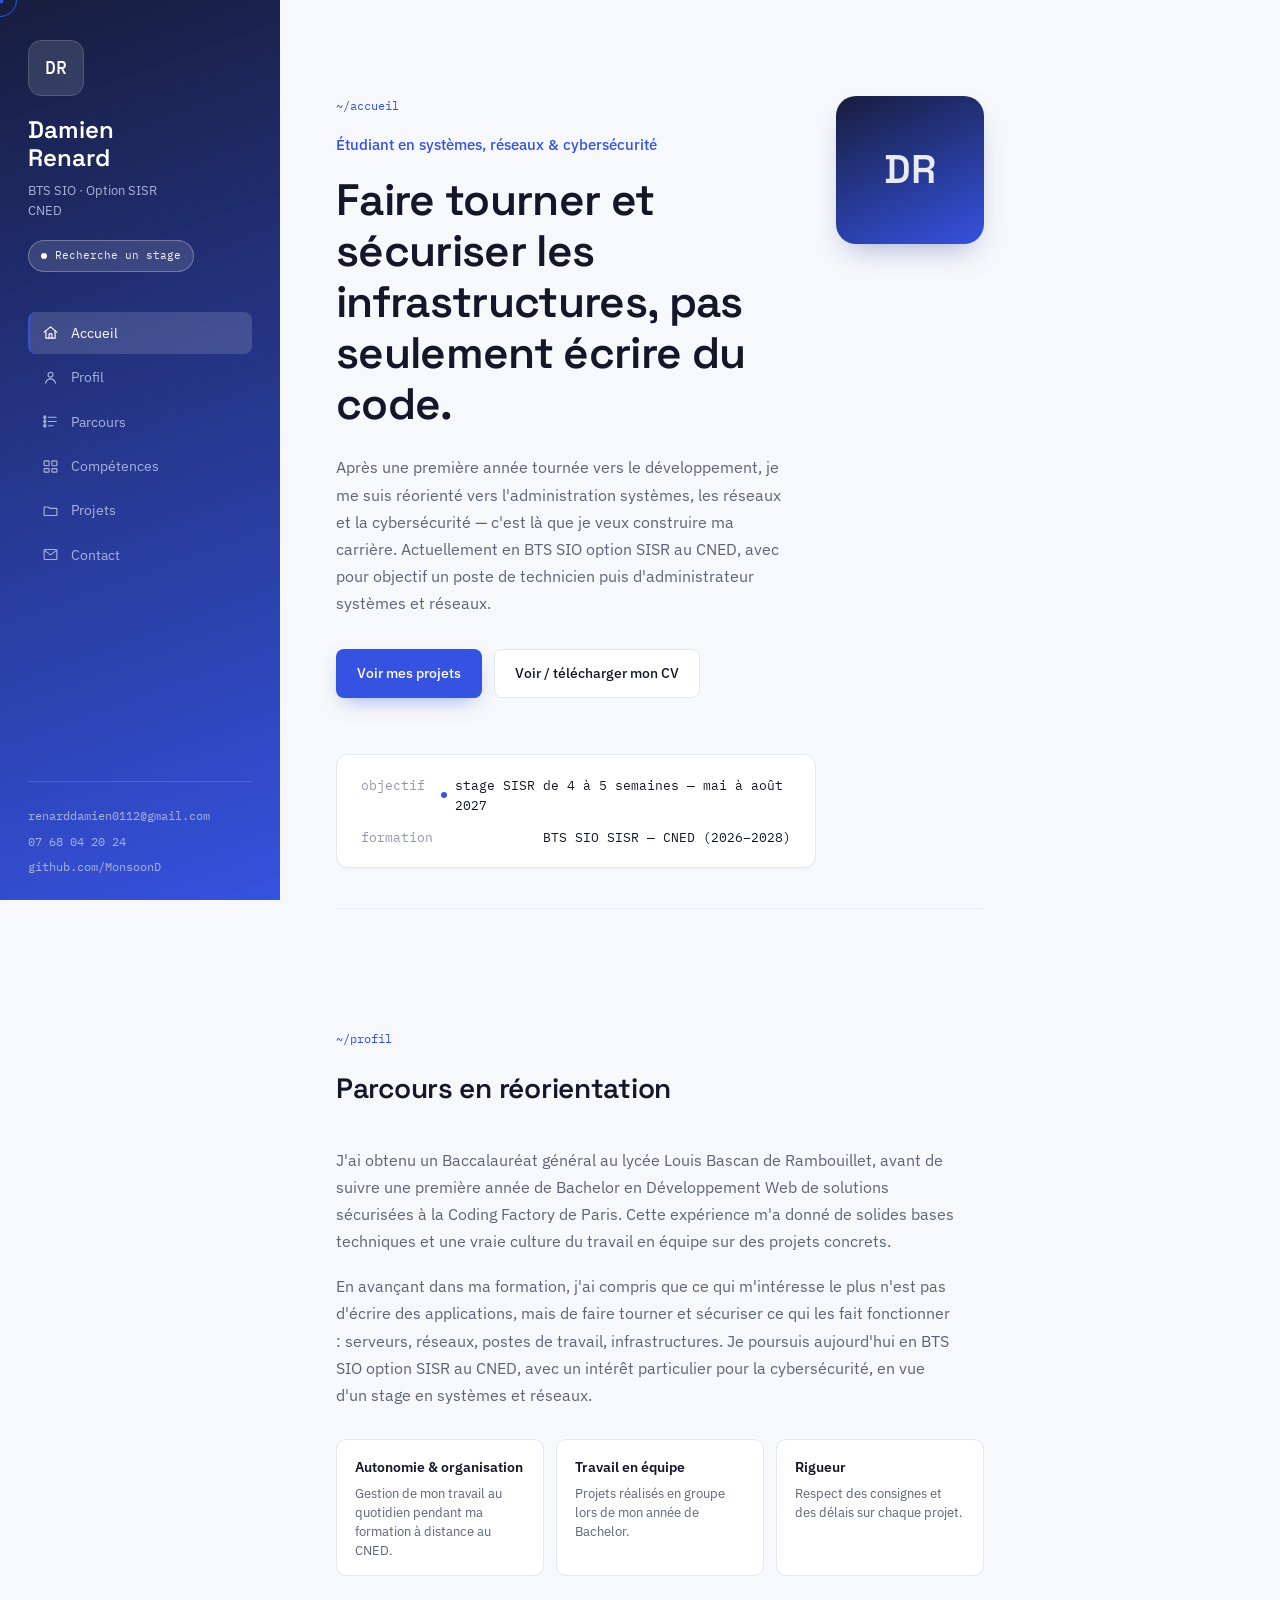
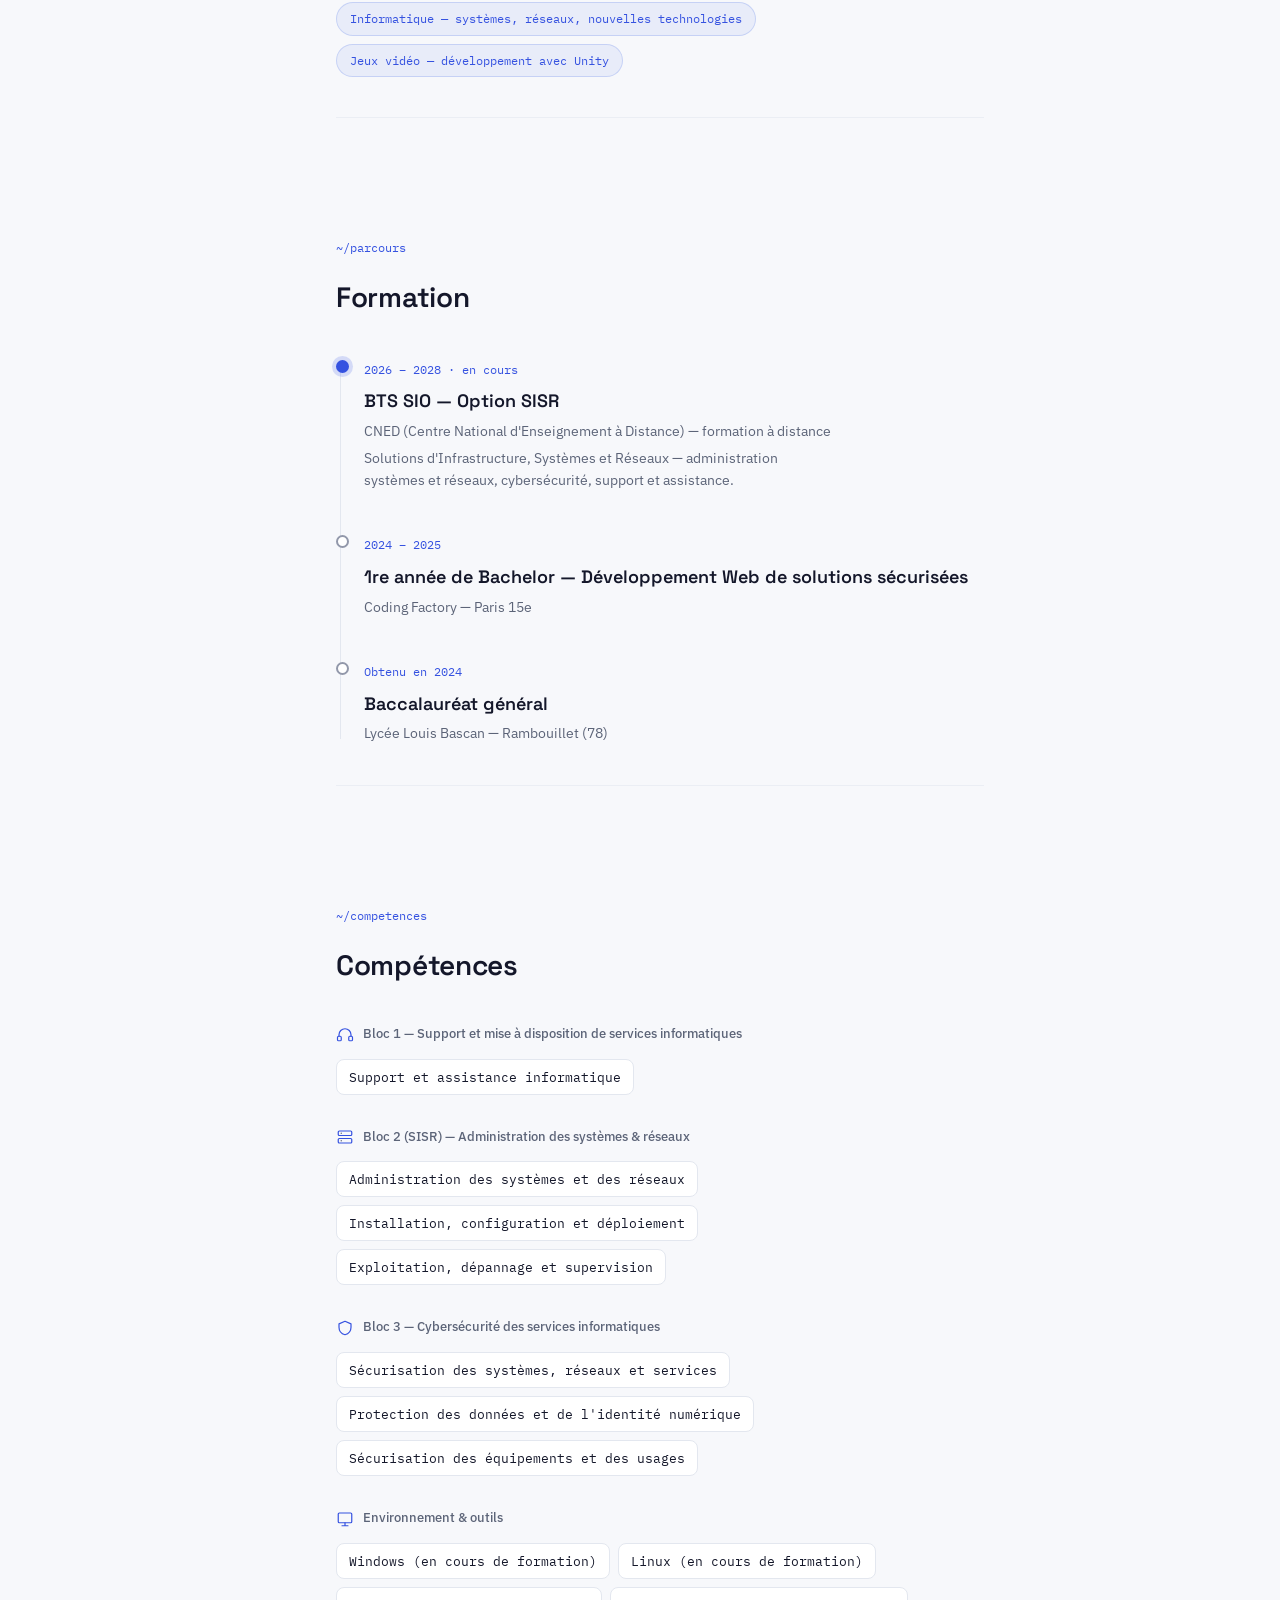
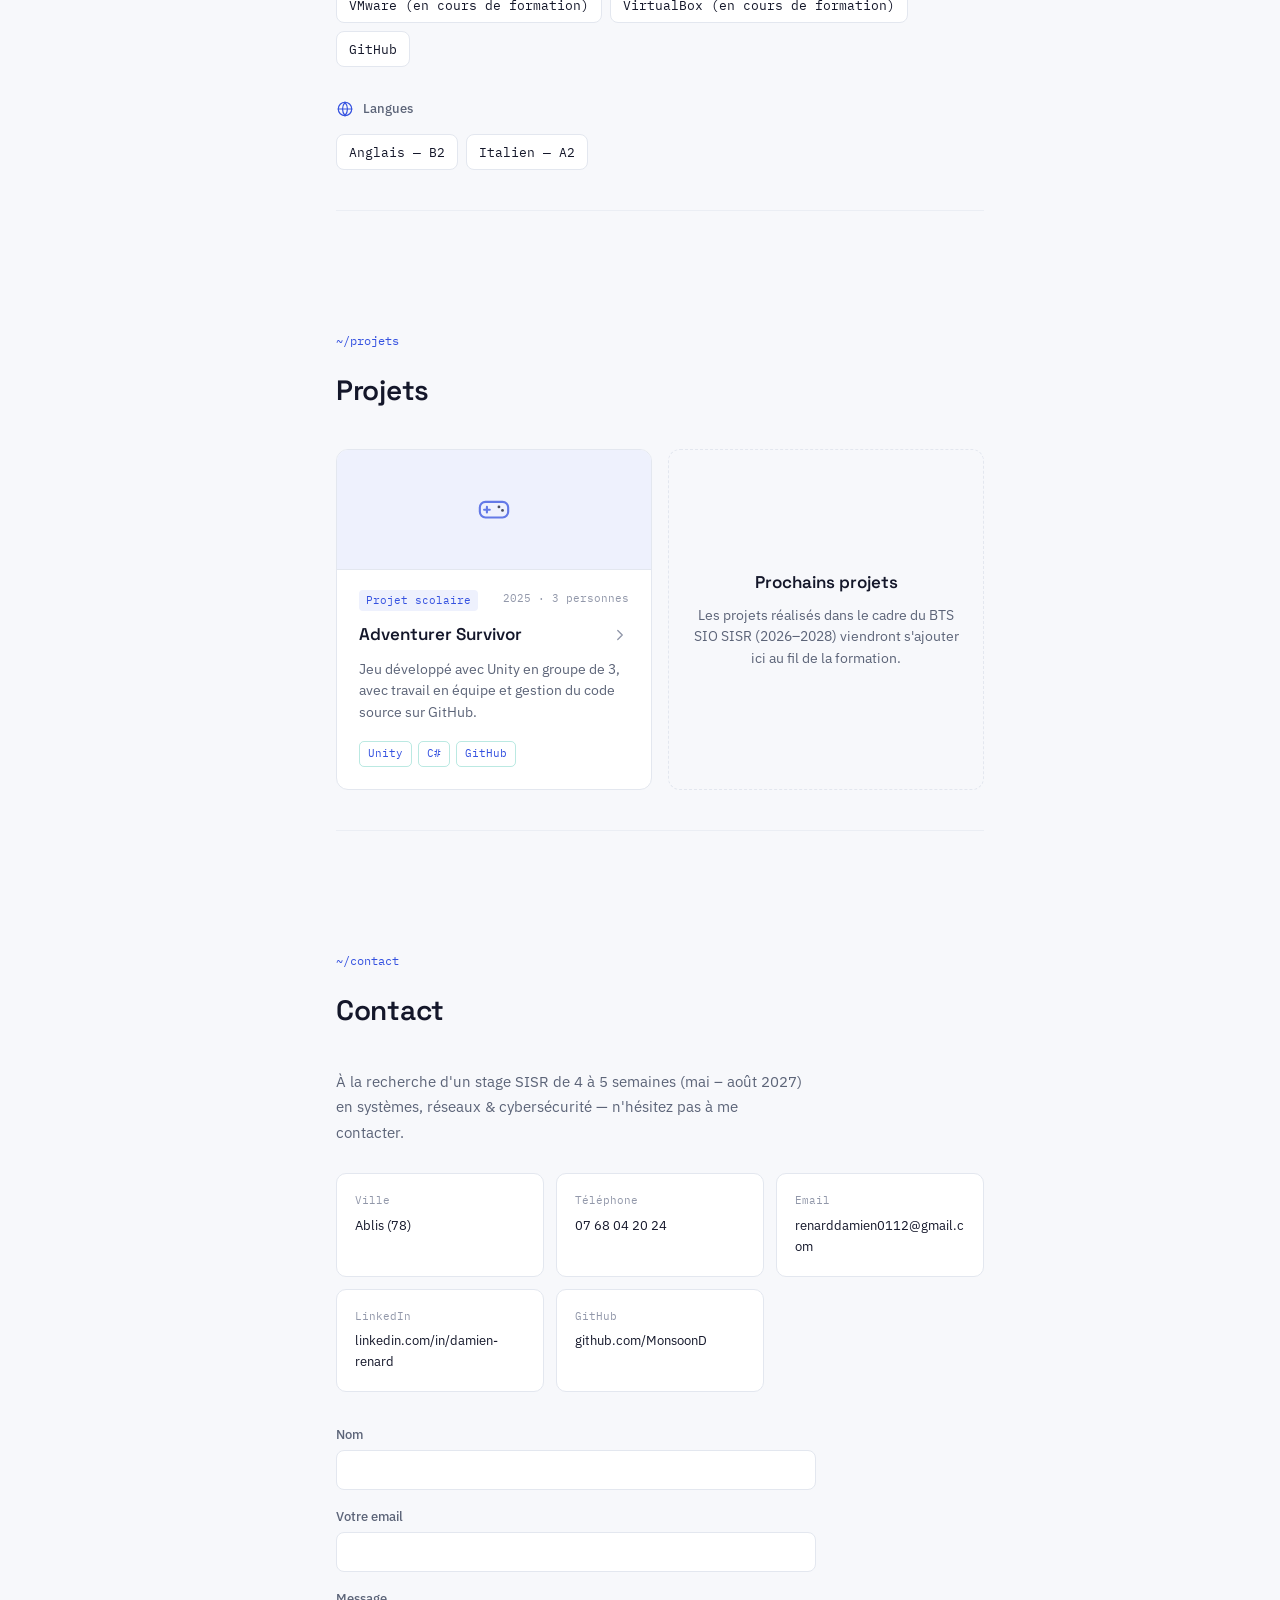
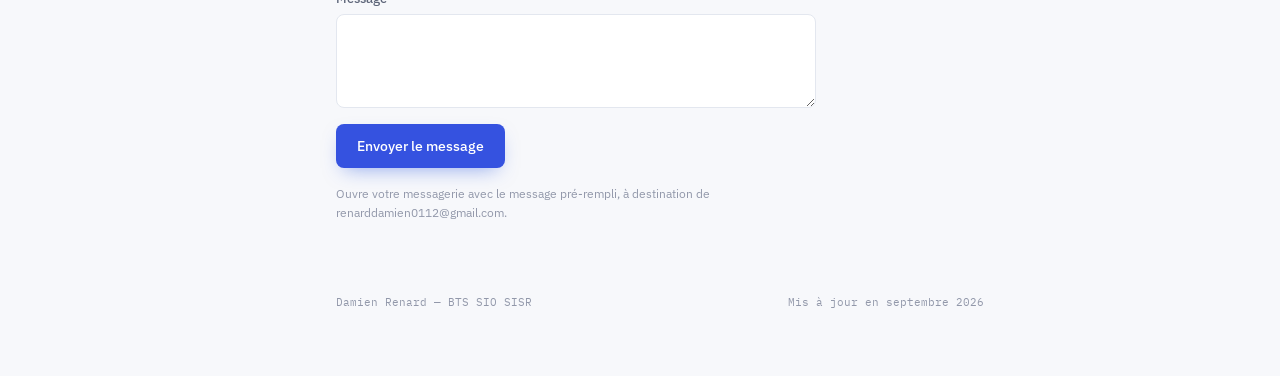
==== commit 112abebd: "Update index.html" ====
--- a/index.html
+++ b/index.html
@@ -73,7 +73,7 @@
         <p class="path-label">~/accueil</p>
         <p class="hero-kicker">Étudiant en systèmes, réseaux &amp; cybersécurité</p>
         <h2 class="hero-title">Faire tourner et sécuriser les infrastructures, pas seulement écrire du code.</h2>
-        <p class="hero-lede">Après une première année tournée vers le développement, je me suis réorienté vers l'administration systèmes, les réseaux et la cybersécurité — c'est là que je veux construire ma carrière. Actuellement en BTS SIO option SISR au CNED, avec pour objectif un poste de technicien(ne) puis d'administrateur(trice) systèmes et réseaux.</p>
+        <p class="hero-lede">Après une première année tournée vers le développement, je me suis réorienté vers l'administration systèmes, les réseaux et la cybersécurité — c'est là que je veux construire ma carrière. Actuellement en BTS SIO option SISR au CNED, avec pour objectif un poste de technicien puis d'administrateur systèmes et réseaux.</p>
         <div class="hero-actions">
           <a href="#projets" class="btn btn-primary" data-ripple>Voir mes projets</a>
           <a href="#" id="cvLink" class="btn btn-ghost" data-ripple target="_blank" rel="noopener">Voir / télécharger mon CV</a>
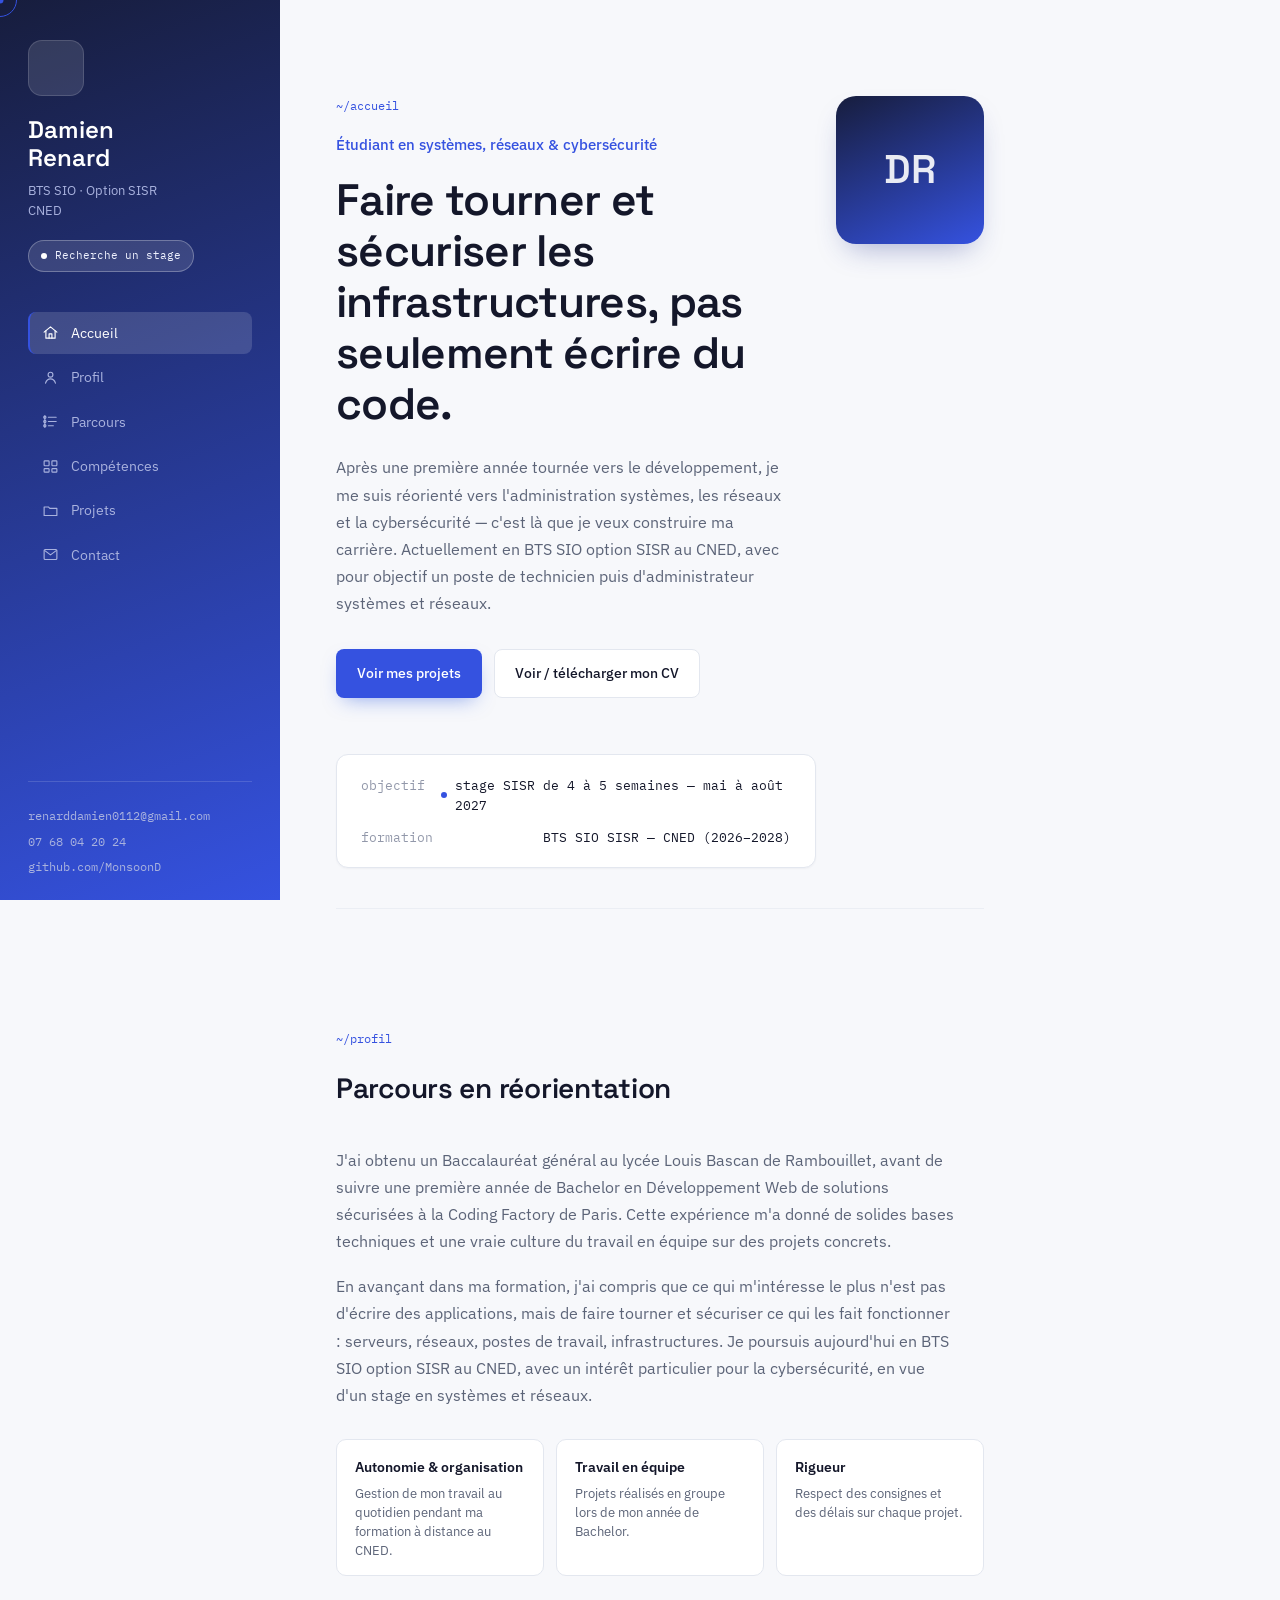
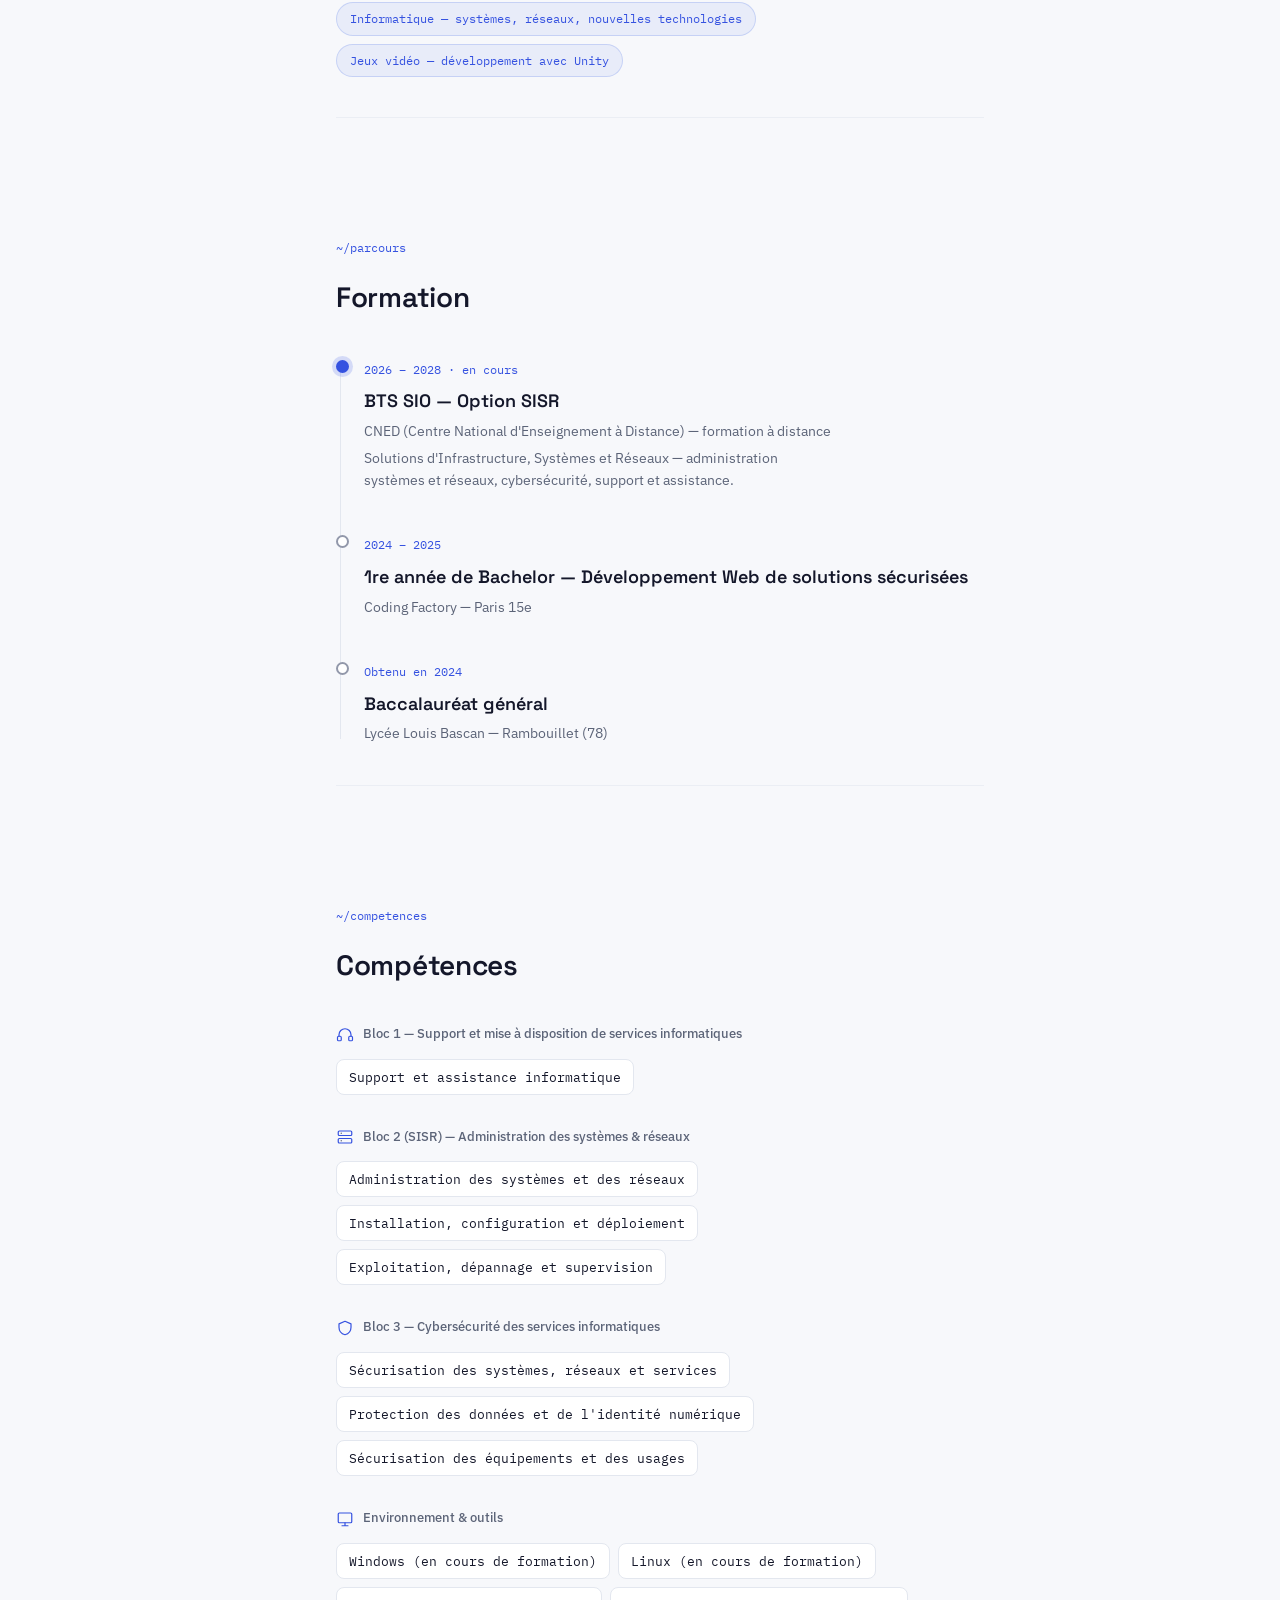
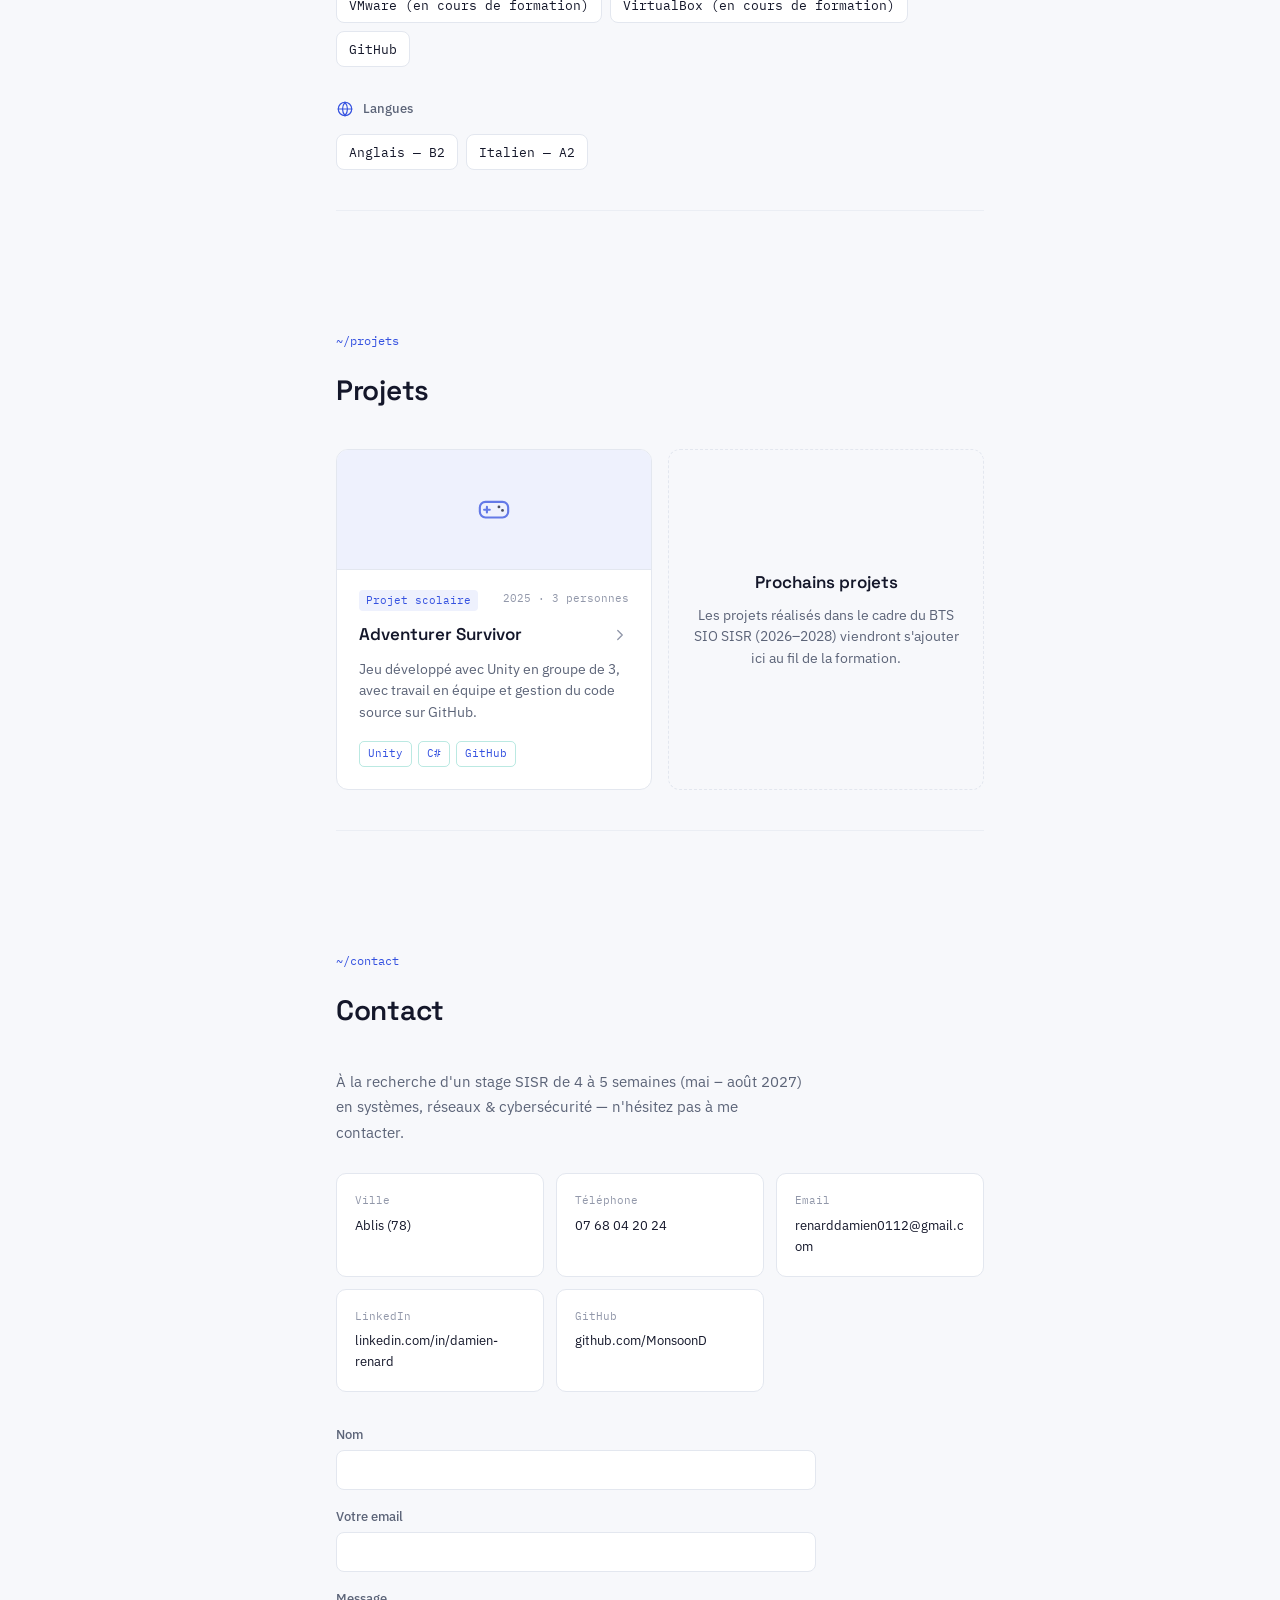
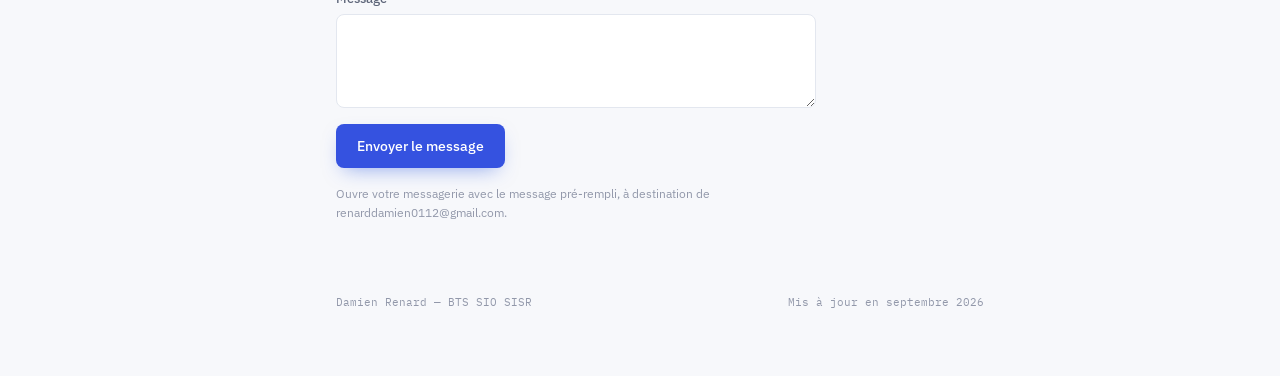
==== commit 3ca07642: "Update index.html" ====
--- a/index.html
+++ b/index.html
@@ -23,7 +23,7 @@
 
 <aside class="sidebar" id="sidebar">
   <div class="sidebar-top">
-    <div class="avatar">DR</div>
+    <div class="avatar"></div>
     <h1 class="id-name">Damien<br>Renard</h1>
     <p class="id-role">BTS SIO · Option SISR<br>CNED</p>
     <div class="status-pill">
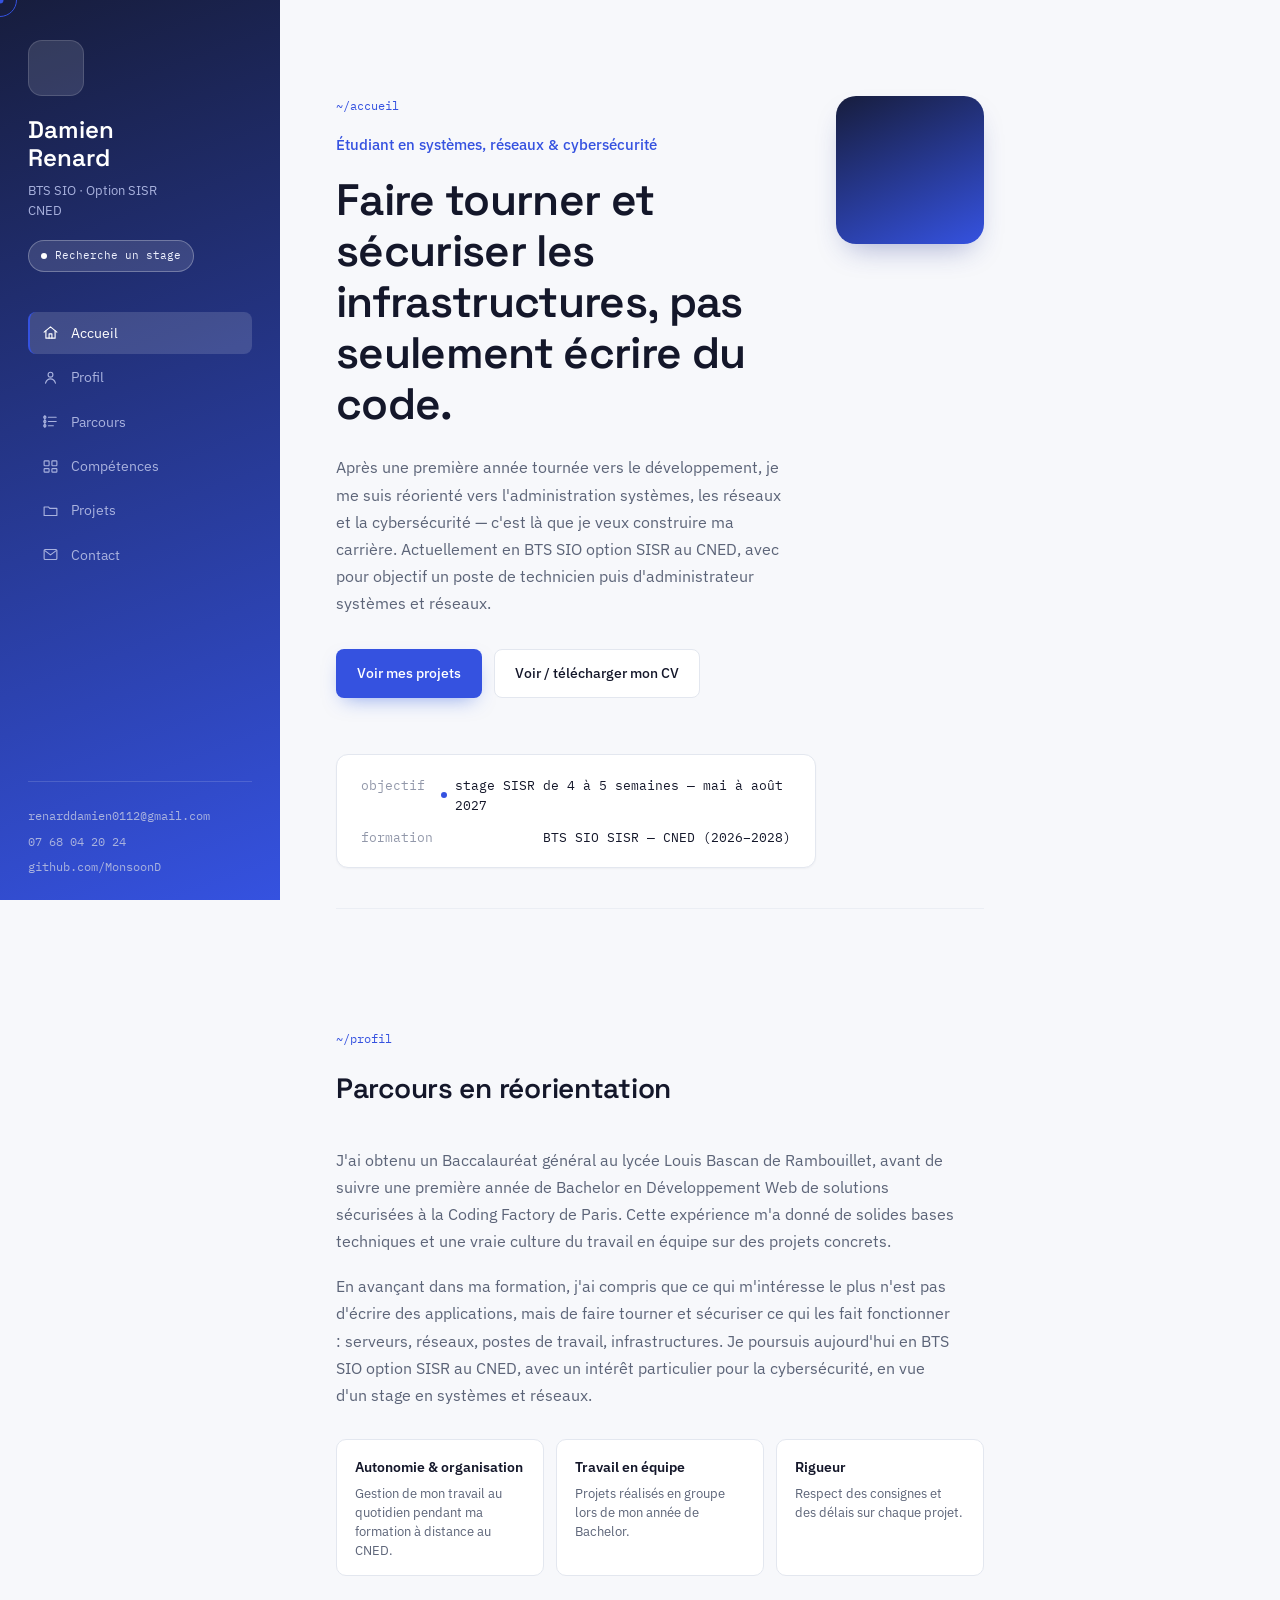
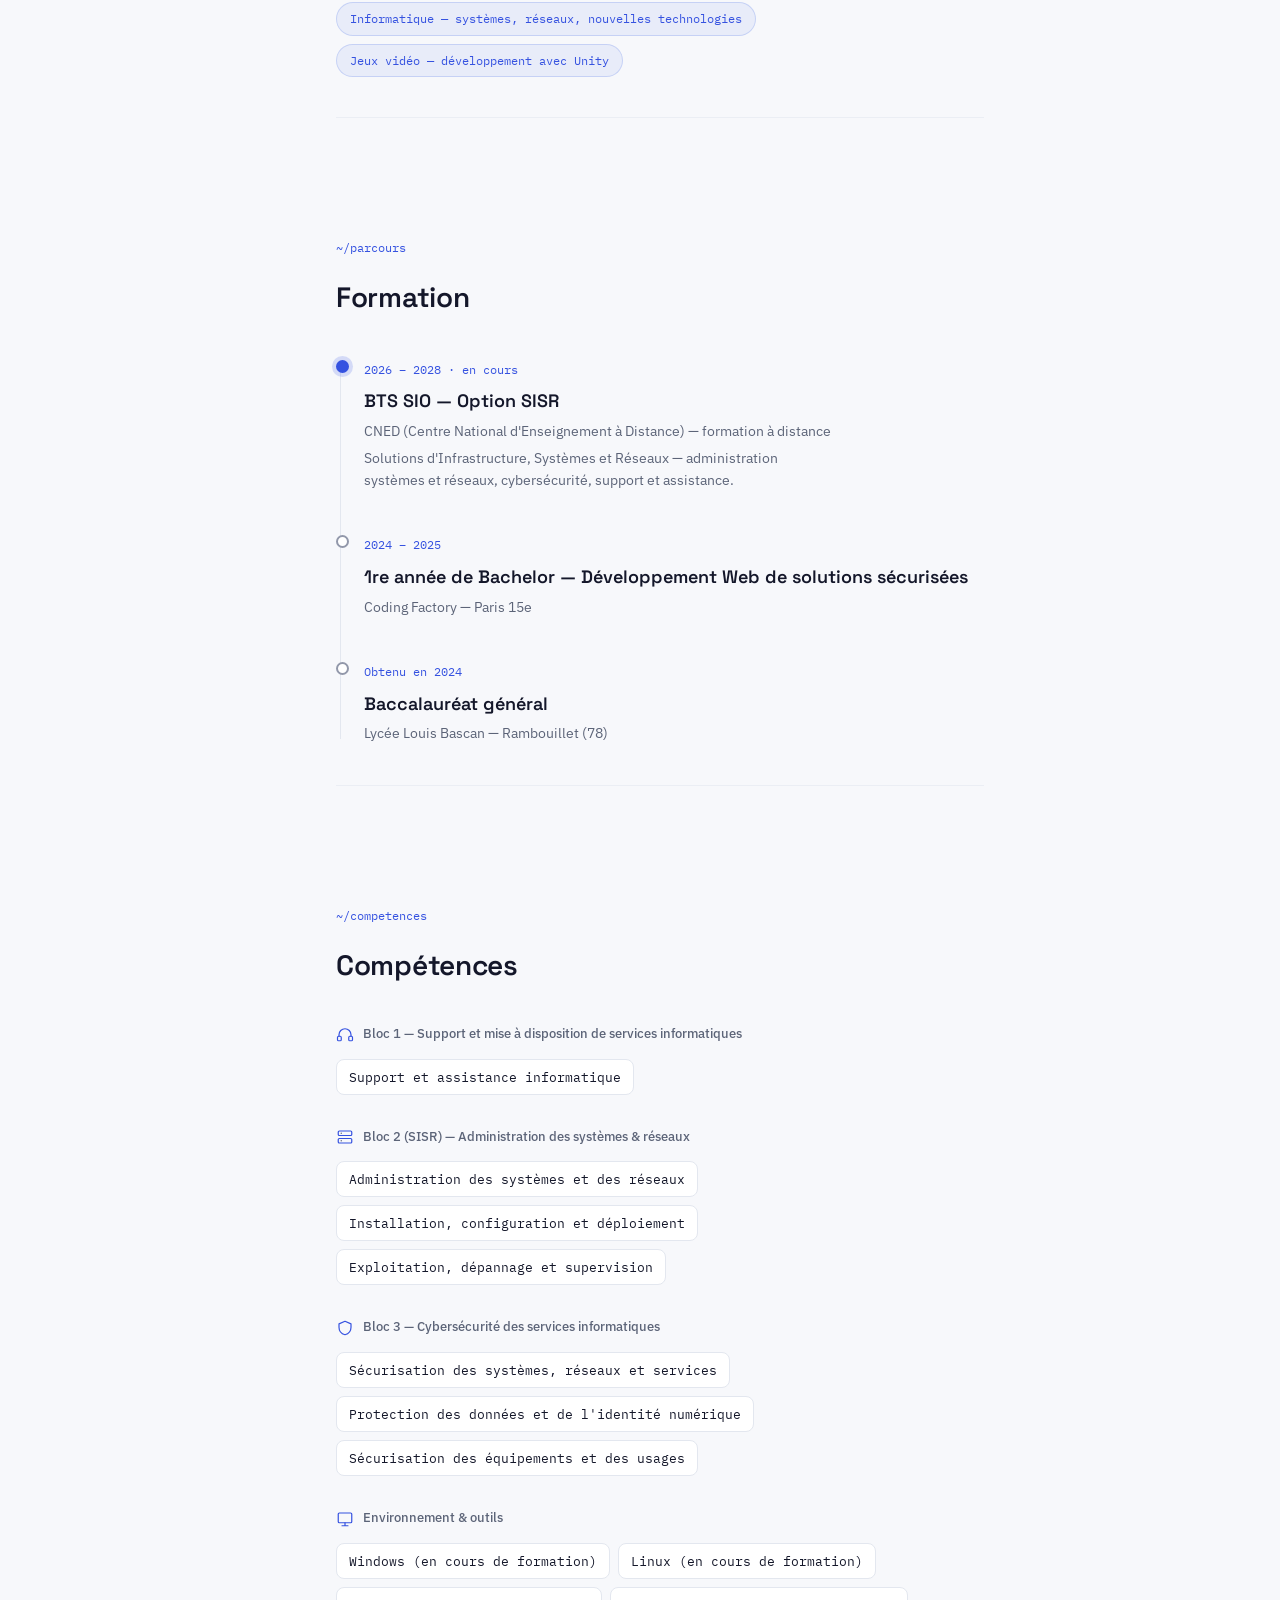
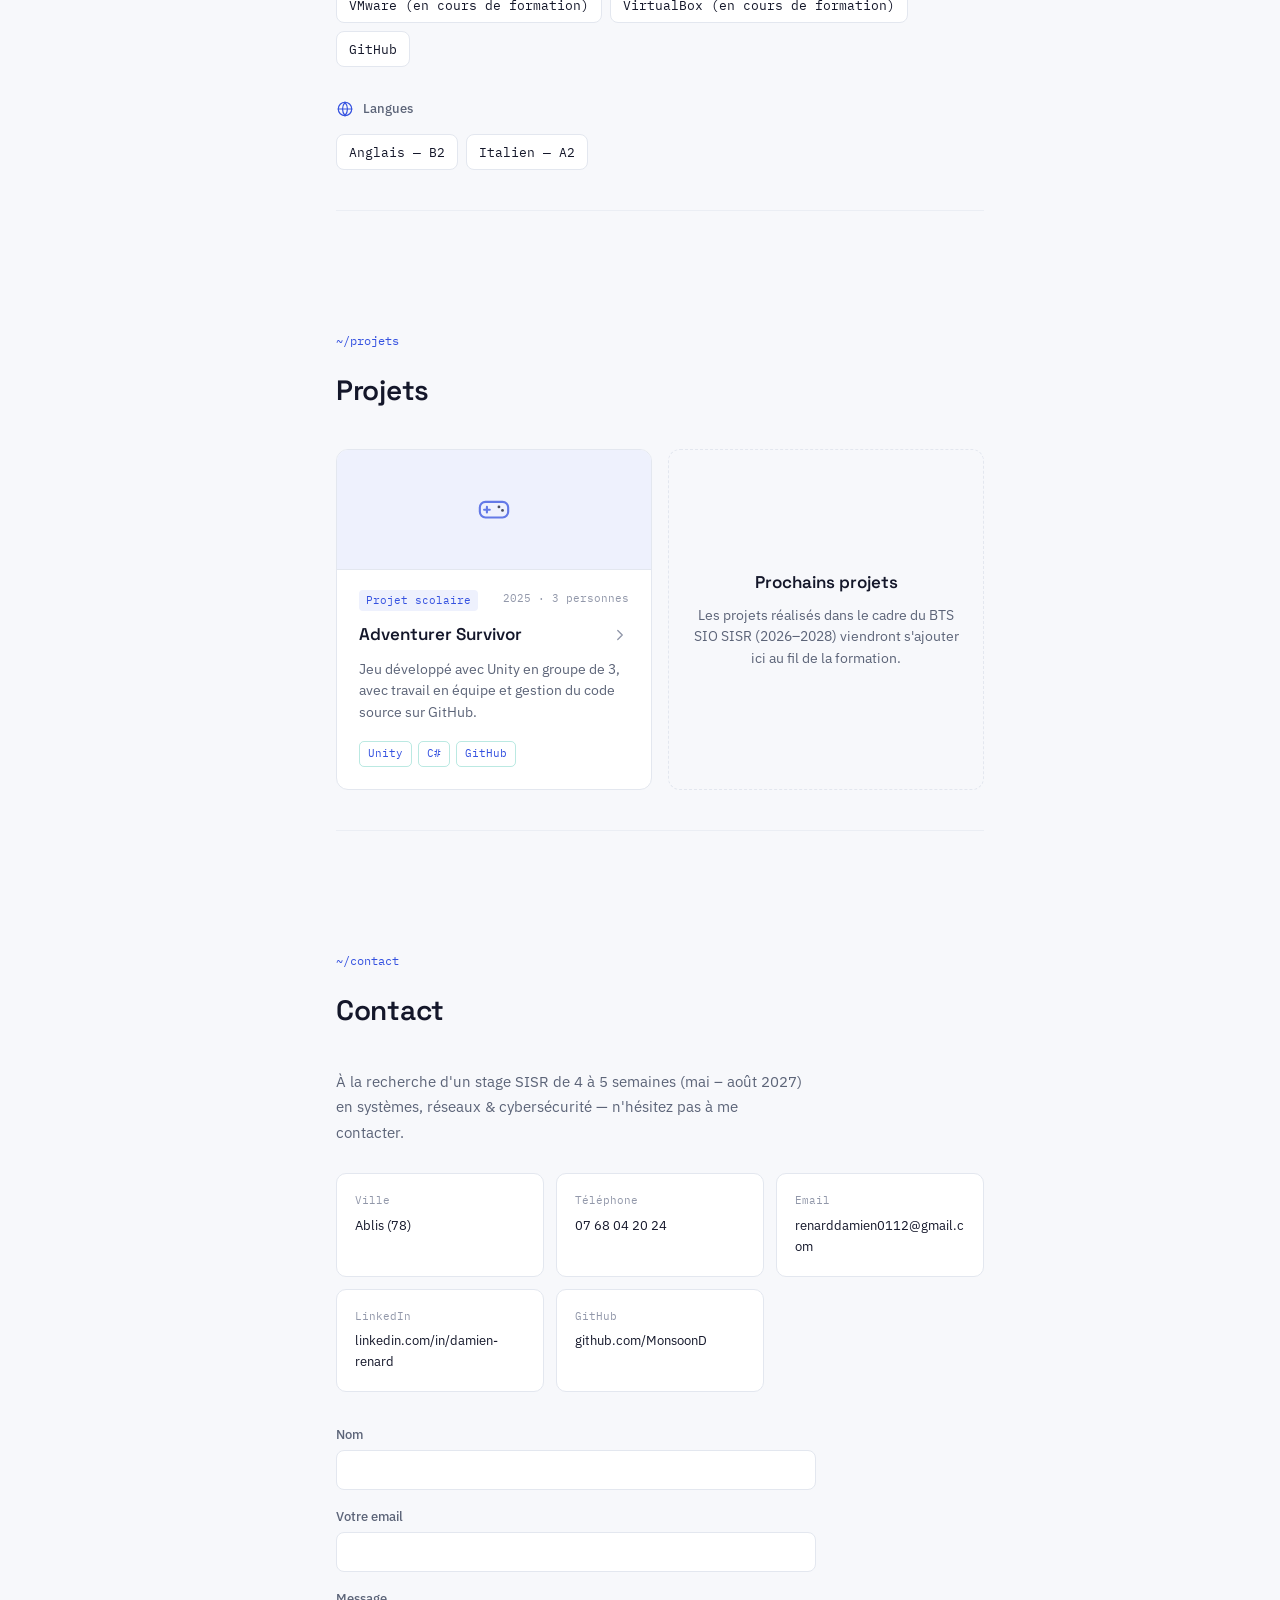
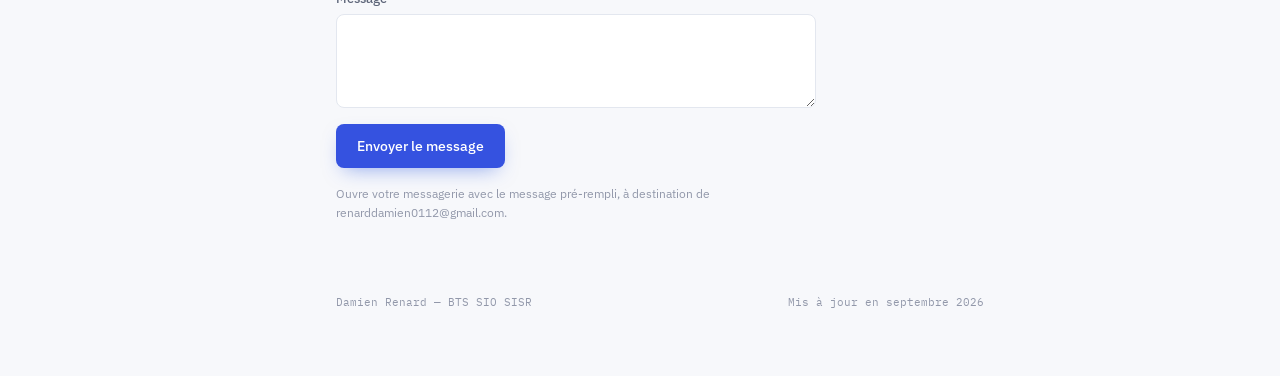
==== commit c3cf3b31: "Update index.html" ====
--- a/index.html
+++ b/index.html
@@ -83,7 +83,7 @@
       <div class="hero-photo">
         <div class="photo-frame">
           <!-- Remplace ce bloc par : <img src="photo.jpg" alt="Photo de Damien Renard"> -->
-          <span class="photo-fallback">DR</span>
+          <span class="photo-fallback"></span>
         </div>
       </div>
     </div>
